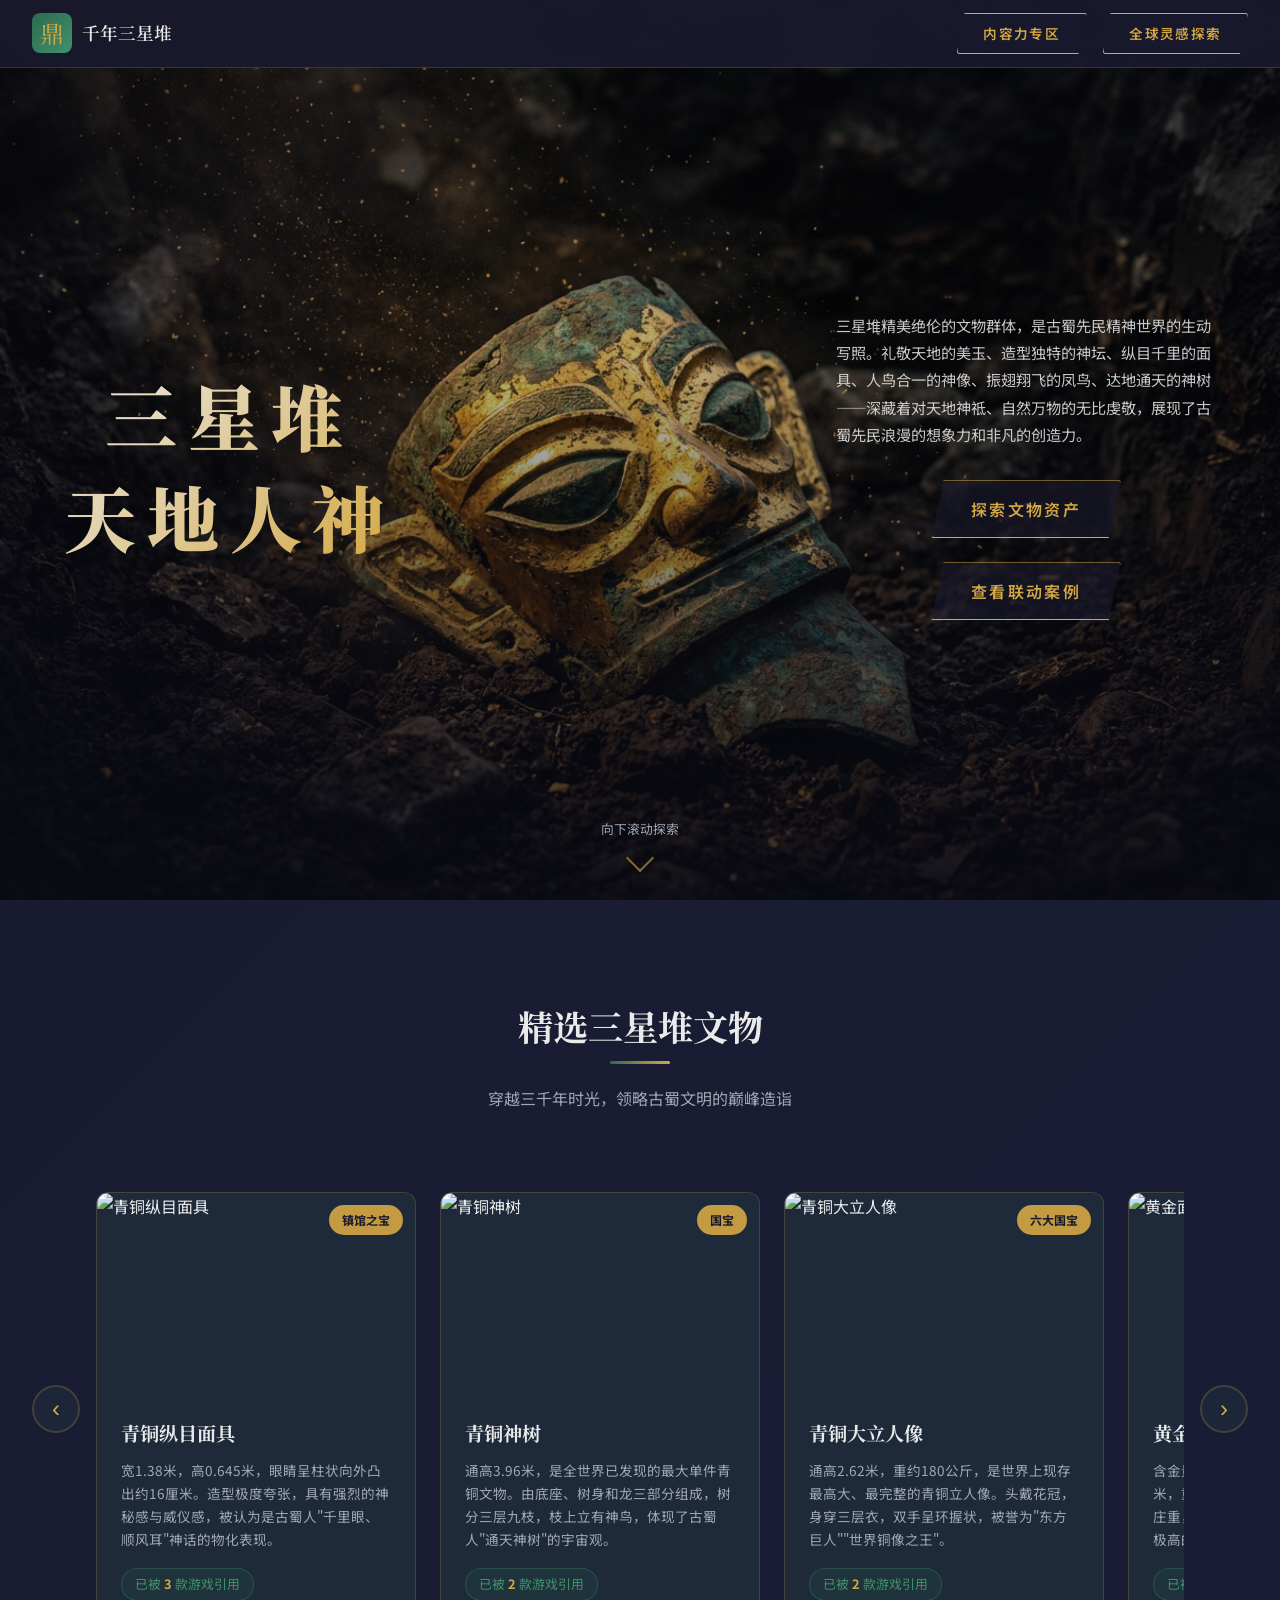
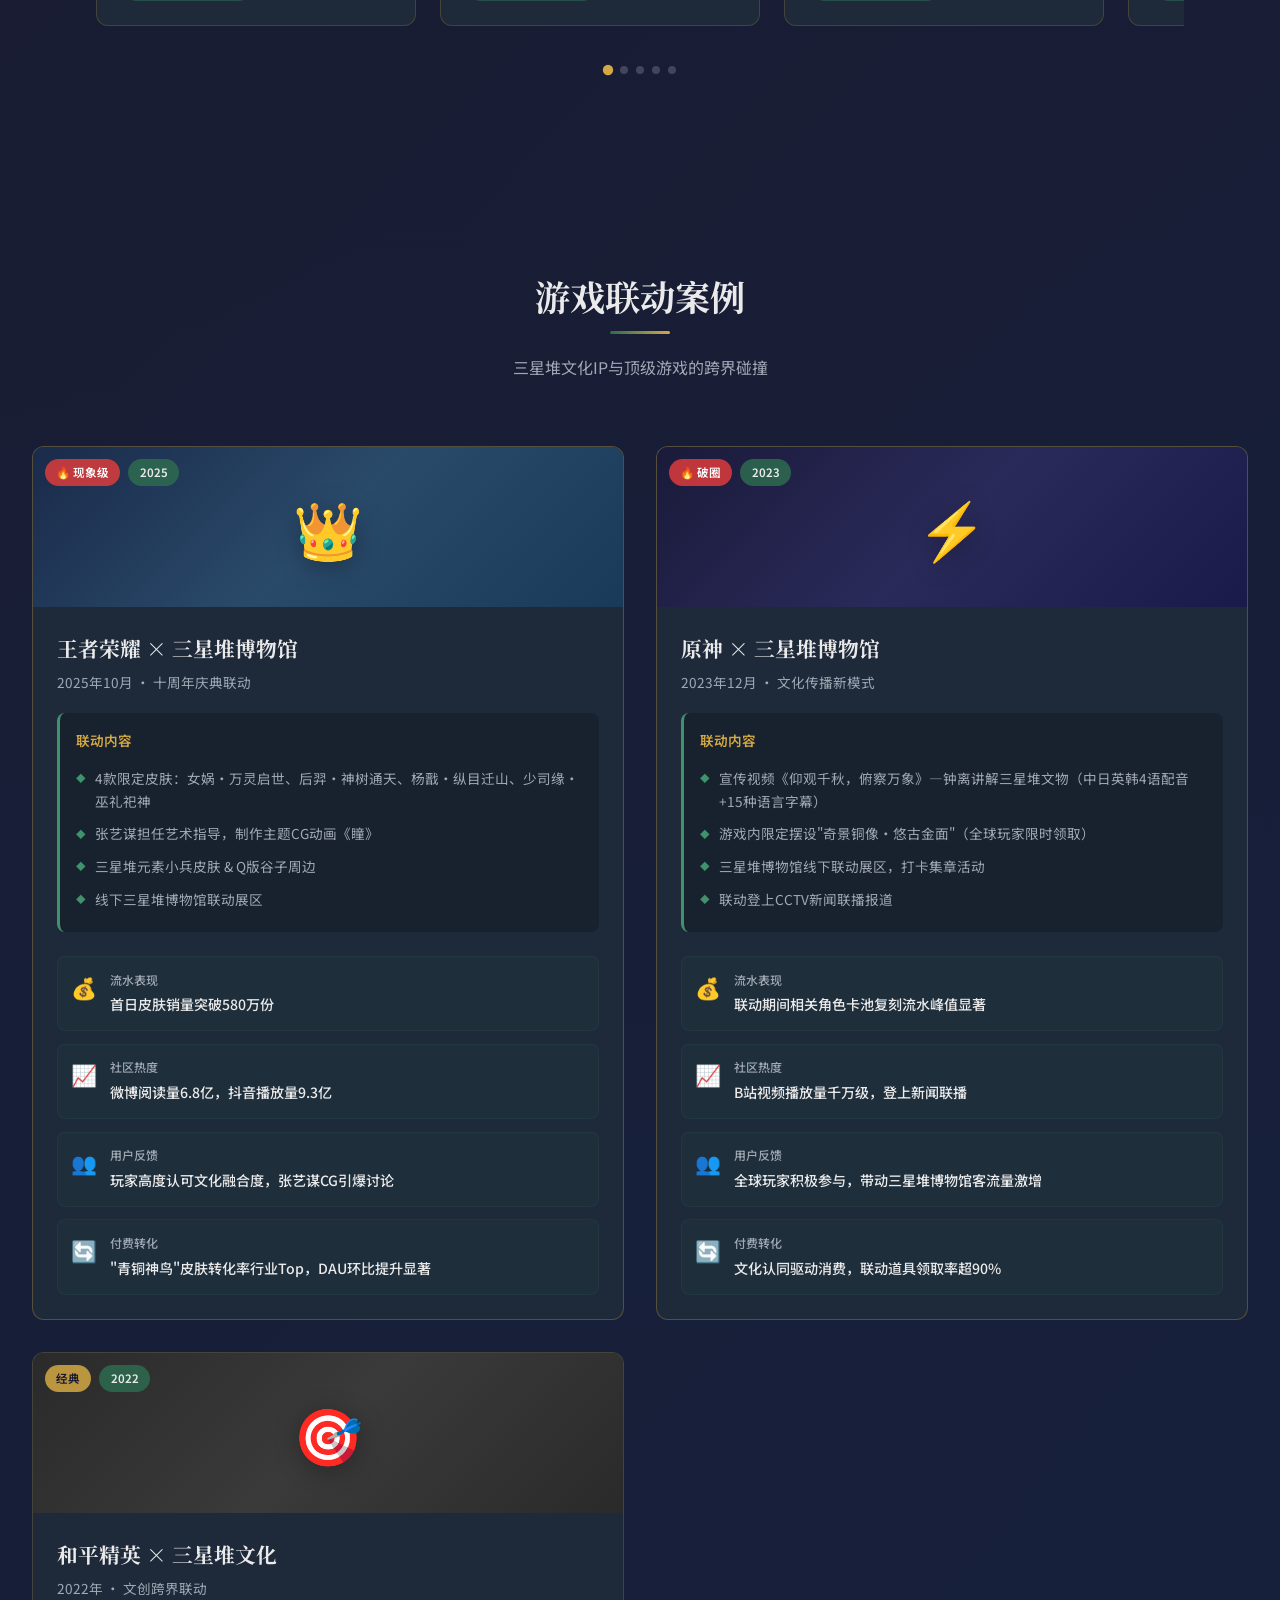
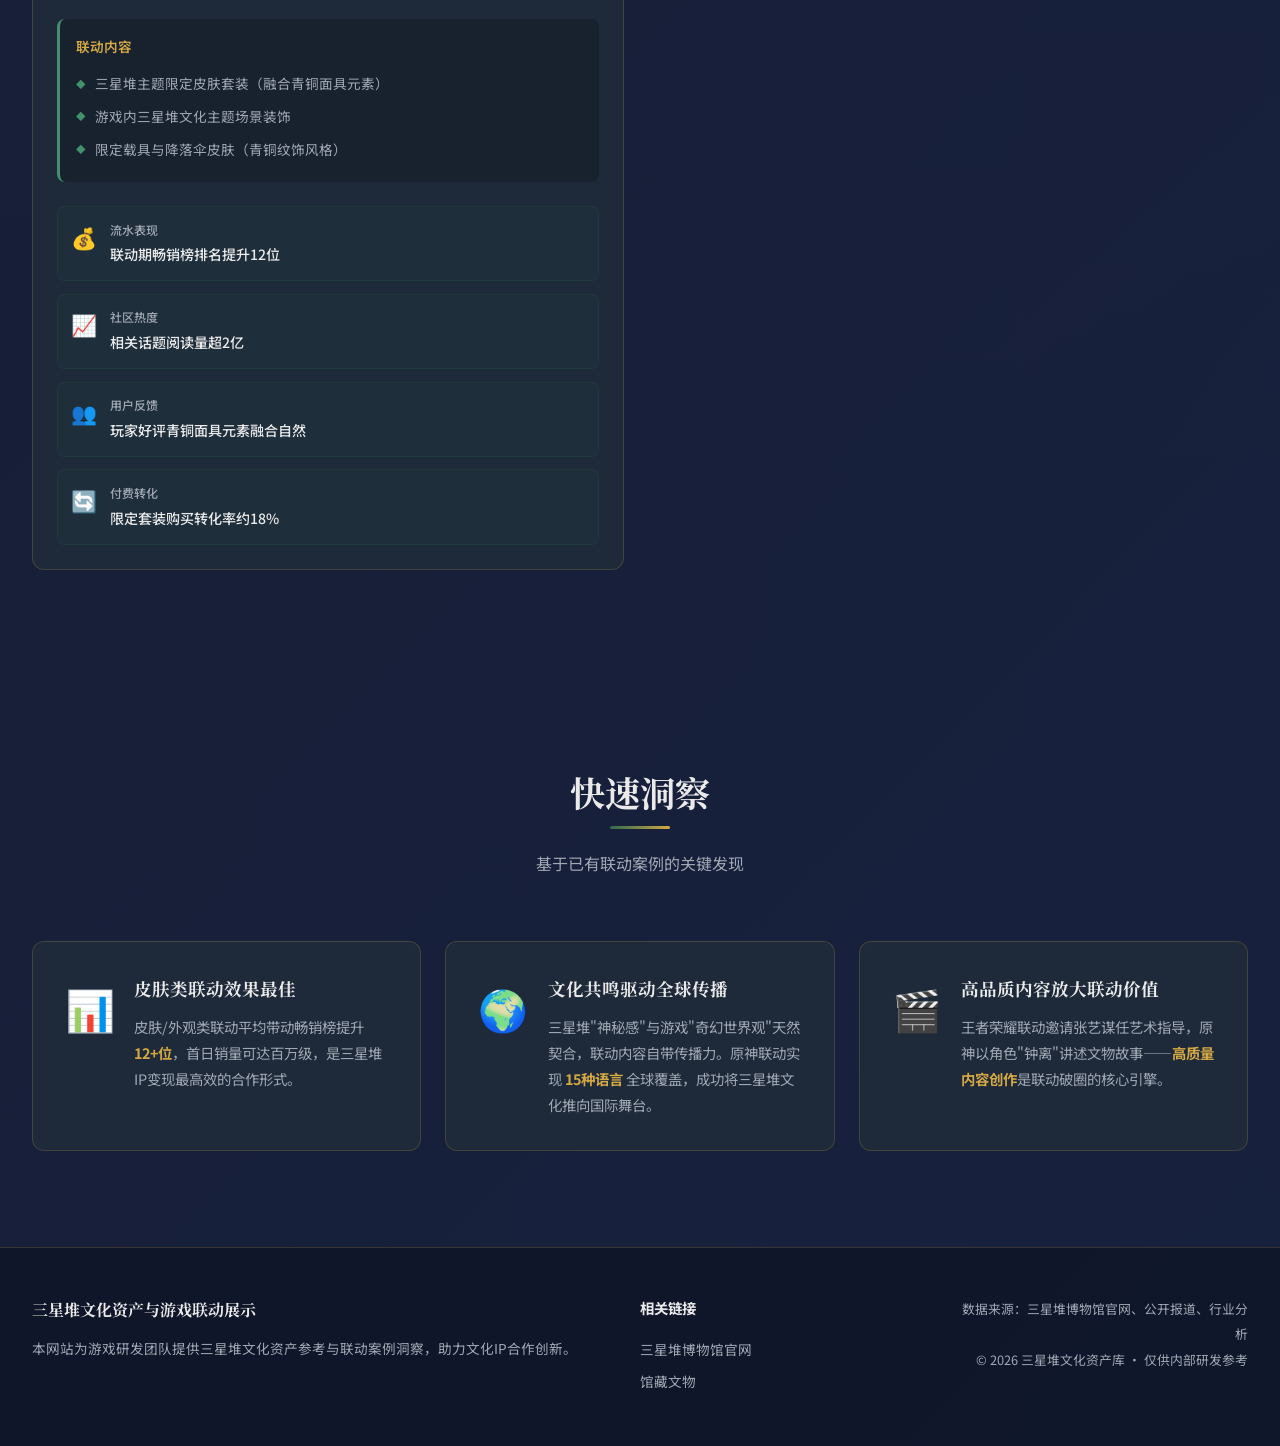
==== index.html @ 997d31d1 "初始提交：三星堆文化资产展示网站" ====
<!DOCTYPE html>
<html lang="zh-CN">
<head>
    <meta charset="UTF-8">
    <meta name="viewport" content="width=device-width, initial-scale=1.0">
    <title>三星堆 · 天地人神 — 文化资产与游戏联动展示</title>
    <link rel="preconnect" href="https://fonts.googleapis.com">
    <link rel="preconnect" href="https://fonts.gstatic.com" crossorigin>
    <link href="https://fonts.googleapis.com/css2?family=Noto+Serif+SC:wght@400;600;700;900&family=Noto+Sans+SC:wght@300;400;500;700&display=swap" rel="stylesheet">
    <link rel="stylesheet" href="styles.css">
</head>
<body>
    <!-- Header -->
    <header class="header">
        <nav class="nav">
            <div class="nav-logo">
                <span class="logo-icon">鼎</span>
                <span class="logo-text">千年三星堆</span>
            </div>
            <div class="nav-actions">
                <a href="https://fluffyfu0323.github.io/contenthubdemo/content-hub-demo.html" target="_blank" class="nav-btn">内容力专区</a>
                <a href="https://fluffyfu0323.github.io/contenthubdemo/inspiration-page/" target="_blank" class="nav-btn">全球灵感探索</a>
            </div>
        </nav>
    </header>

    <!-- Hero Section -->
    <section id="hero" class="hero">
        <div class="hero-bg-overlay"></div>
        <div class="hero-particles"></div>
        <div class="hero-content">
            <div class="hero-left">
                <h1 class="hero-title">
                    <span class="title-line">三星堆</span>
                    <span class="title-line">天地人神</span>
                </h1>
            </div>
            <div class="hero-right">
                <p class="hero-subtitle">
                    三星堆精美绝伦的文物群体，是古蜀先民精神世界的生动写照。礼敬天地的美玉、造型独特的神坛、纵目千里的面具、人鸟合一的神像、振翅翔飞的凤鸟、达地通天的神树——深藏着对天地神祗、自然万物的无比虔敬，展现了古蜀先民浪漫的想象力和非凡的创造力。
                </p>
                <div class="hero-buttons">
                    <a href="http://re-exhibition.sxd.cn/" target="_blank" class="btn btn-secondary">探索文物资产</a>
                    <a href="#cases" class="btn btn-secondary">查看联动案例</a>
                </div>
            </div>
        </div>
        <div class="hero-scroll-hint">
            <span>向下滚动探索</span>
            <div class="scroll-arrow"></div>
        </div>
    </section>

    <!-- Featured Artifacts Carousel -->
    <section id="artifacts" class="section artifacts-section">
        <div class="section-header">
            <h2 class="section-title">精选三星堆文物</h2>
            <p class="section-desc">穿越三千年时光，领略古蜀文明的巅峰造诣</p>
        </div>
        <div class="carousel-container">
            <button class="carousel-btn carousel-prev" aria-label="上一个">‹</button>
            <div class="carousel-track">
                <!-- Card 1 -->
                <div class="artifact-card">
                    <div class="card-image">
                        <img src="https://upload.wikimedia.org/wikipedia/commons/4/4c/20251026_Bronze_Mask_from_Sanxingdui_02.jpg" alt="青铜纵目面具" class="card-img">
                        <div class="card-badge">镇馆之宝</div>
                    </div>
                    <div class="card-content">
                        <h3 class="card-title">青铜纵目面具</h3>
                        <p class="card-desc">宽1.38米，高0.645米，眼睛呈柱状向外凸出约16厘米。造型极度夸张，具有强烈的神秘感与威仪感，被认为是古蜀人"千里眼、顺风耳"神话的物化表现。</p>
                        <div class="card-meta">
                            <span class="meta-tag">已被 <strong>3</strong> 款游戏引用</span>
                        </div>
                    </div>
                </div>
                <!-- Card 2 -->
                <div class="artifact-card">
                    <div class="card-image">
                        <img src="https://upload.wikimedia.org/wikipedia/commons/6/62/Sanxingdui_Bronze_Tree_Piece_%289951198244%29.jpg" alt="青铜神树" class="card-img">
                        <div class="card-badge">国宝</div>
                    </div>
                    <div class="card-content">
                        <h3 class="card-title">青铜神树</h3>
                        <p class="card-desc">通高3.96米，是全世界已发现的最大单件青铜文物。由底座、树身和龙三部分组成，树分三层九枝，枝上立有神鸟，体现了古蜀人"通天神树"的宇宙观。</p>
                        <div class="card-meta">
                            <span class="meta-tag">已被 <strong>2</strong> 款游戏引用</span>
                        </div>
                    </div>
                </div>
                <!-- Card 3 -->
                <div class="artifact-card">
                    <div class="card-image">
                        <img src="https://upload.wikimedia.org/wikipedia/commons/f/fe/Bronze_Colossal_Standing_Figure%2C_Sanxingdui_a.jpg" alt="青铜大立人像" class="card-img">
                        <div class="card-badge">六大国宝</div>
                    </div>
                    <div class="card-content">
                        <h3 class="card-title">青铜大立人像</h3>
                        <p class="card-desc">通高2.62米，重约180公斤，是世界上现存最高大、最完整的青铜立人像。头戴花冠，身穿三层衣，双手呈环握状，被誉为"东方巨人""世界铜像之王"。</p>
                        <div class="card-meta">
                            <span class="meta-tag">已被 <strong>2</strong> 款游戏引用</span>
                        </div>
                    </div>
                </div>
                <!-- Card 4 -->
                <div class="artifact-card">
                    <div class="card-image">
                        <img src="https://upload.wikimedia.org/wikipedia/commons/0/02/Sanxingdui_Gold_Mask.jpg" alt="黄金面具" class="card-img">
                        <div class="card-badge">重器</div>
                    </div>
                    <div class="card-content">
                        <h3 class="card-title">黄金面具</h3>
                        <p class="card-desc">含金量约85%，宽约23厘米，高约28厘米，重约280克。面具眉眼镂空，造型威严庄重，是古蜀人权力与神性的象征，体现了极高的黄金加工工艺水平。</p>
                        <div class="card-meta">
                            <span class="meta-tag">已被 <strong>3</strong> 款游戏引用</span>
                        </div>
                    </div>
                </div>
                <!-- Card 5 -->
                <div class="artifact-card">
                    <div class="card-image">
                        <img src="https://upload.wikimedia.org/wikipedia/commons/9/9f/Sanxingdui_Gold_Scepter_%289950984395%29.jpg" alt="金杖" class="card-img">
                        <div class="card-badge">权力象征</div>
                    </div>
                    <div class="card-content">
                        <h3 class="card-title">金杖</h3>
                        <p class="card-desc">全长1.42米，直径约2.3厘米，以金条捶打成金皮后包卷在木杖上。杖上刻有人头、鱼、鸟图案，是古蜀王国最高权力的象征，也是中国发现的同时期最大金器。</p>
                        <div class="card-meta">
                            <span class="meta-tag">已被 <strong>1</strong> 款游戏引用</span>
                        </div>
                    </div>
                </div>
            </div>
            <button class="carousel-btn carousel-next" aria-label="下一个">›</button>
        </div>
        <div class="carousel-dots"></div>
    </section>

    <!-- Game Collaboration Cases -->
    <section id="cases" class="section cases-section">
        <div class="section-header">
            <h2 class="section-title">游戏联动案例</h2>
            <p class="section-desc">三星堆文化IP与顶级游戏的跨界碰撞</p>
        </div>
        <div class="cases-grid">
            <!-- Case 1: 王者荣耀 -->
            <div class="case-card featured">
                <div class="case-header">
                    <div class="case-cover wzry">
                        <div class="case-game-icon">👑</div>
                    </div>
                    <div class="case-tags">
                        <span class="tag tag-hot">🔥 现象级</span>
                        <span class="tag tag-new">2025</span>
                    </div>
                </div>
                <div class="case-body">
                    <h3 class="case-title">王者荣耀 × 三星堆博物馆</h3>
                    <p class="case-time">2025年10月 · 十周年庆典联动</p>
                    
                    <div class="case-detail">
                        <h4>联动内容</h4>
                        <ul>
                            <li>4款限定皮肤：女娲·万灵启世、后羿·神树通天、杨戬·纵目迁山、少司缘·巫礼祀神</li>
                            <li>张艺谋担任艺术指导，制作主题CG动画《瞳》</li>
                            <li>三星堆元素小兵皮肤 & Q版谷子周边</li>
                            <li>线下三星堆博物馆联动展区</li>
                        </ul>
                    </div>

                    <div class="case-metrics">
                        <div class="metric">
                            <div class="metric-icon">💰</div>
                            <div class="metric-info">
                                <span class="metric-label">流水表现</span>
                                <span class="metric-value">首日皮肤销量突破580万份</span>
                            </div>
                        </div>
                        <div class="metric">
                            <div class="metric-icon">📈</div>
                            <div class="metric-info">
                                <span class="metric-label">社区热度</span>
                                <span class="metric-value">微博阅读量6.8亿，抖音播放量9.3亿</span>
                            </div>
                        </div>
                        <div class="metric">
                            <div class="metric-icon">👥</div>
                            <div class="metric-info">
                                <span class="metric-label">用户反馈</span>
                                <span class="metric-value">玩家高度认可文化融合度，张艺谋CG引爆讨论</span>
                            </div>
                        </div>
                        <div class="metric">
                            <div class="metric-icon">🔄</div>
                            <div class="metric-info">
                                <span class="metric-label">付费转化</span>
                                <span class="metric-value">"青铜神鸟"皮肤转化率行业Top，DAU环比提升显著</span>
                            </div>
                        </div>
                    </div>
                </div>
            </div>

            <!-- Case 2: 原神 -->
            <div class="case-card featured">
                <div class="case-header">
                    <div class="case-cover genshin">
                        <div class="case-game-icon">⚡</div>
                    </div>
                    <div class="case-tags">
                        <span class="tag tag-hot">🔥 破圈</span>
                        <span class="tag tag-new">2023</span>
                    </div>
                </div>
                <div class="case-body">
                    <h3 class="case-title">原神 × 三星堆博物馆</h3>
                    <p class="case-time">2023年12月 · 文化传播新模式</p>
                    
                    <div class="case-detail">
                        <h4>联动内容</h4>
                        <ul>
                            <li>宣传视频《仰观千秋，俯察万象》—钟离讲解三星堆文物（中日英韩4语配音+15种语言字幕）</li>
                            <li>游戏内限定摆设"奇景铜像·悠古金面"（全球玩家限时领取）</li>
                            <li>三星堆博物馆线下联动展区，打卡集章活动</li>
                            <li>联动登上CCTV新闻联播报道</li>
                        </ul>
                    </div>

                    <div class="case-metrics">
                        <div class="metric">
                            <div class="metric-icon">💰</div>
                            <div class="metric-info">
                                <span class="metric-label">流水表现</span>
                                <span class="metric-value">联动期间相关角色卡池复刻流水峰值显著</span>
                            </div>
                        </div>
                        <div class="metric">
                            <div class="metric-icon">📈</div>
                            <div class="metric-info">
                                <span class="metric-label">社区热度</span>
                                <span class="metric-value">B站视频播放量千万级，登上新闻联播</span>
                            </div>
                        </div>
                        <div class="metric">
                            <div class="metric-icon">👥</div>
                            <div class="metric-info">
                                <span class="metric-label">用户反馈</span>
                                <span class="metric-value">全球玩家积极参与，带动三星堆博物馆客流量激增</span>
                            </div>
                        </div>
                        <div class="metric">
                            <div class="metric-icon">🔄</div>
                            <div class="metric-info">
                                <span class="metric-label">付费转化</span>
                                <span class="metric-value">文化认同驱动消费，联动道具领取率超90%</span>
                            </div>
                        </div>
                    </div>
                </div>
            </div>

            <!-- Case 3: 和平精英 -->
            <div class="case-card">
                <div class="case-header">
                    <div class="case-cover hpjy">
                        <div class="case-game-icon">🎯</div>
                    </div>
                    <div class="case-tags">
                        <span class="tag tag-classic">经典</span>
                        <span class="tag tag-new">2022</span>
                    </div>
                </div>
                <div class="case-body">
                    <h3 class="case-title">和平精英 × 三星堆文化</h3>
                    <p class="case-time">2022年 · 文创跨界联动</p>
                    
                    <div class="case-detail">
                        <h4>联动内容</h4>
                        <ul>
                            <li>三星堆主题限定皮肤套装（融合青铜面具元素）</li>
                            <li>游戏内三星堆文化主题场景装饰</li>
                            <li>限定载具与降落伞皮肤（青铜纹饰风格）</li>
                        </ul>
                    </div>

                    <div class="case-metrics">
                        <div class="metric">
                            <div class="metric-icon">💰</div>
                            <div class="metric-info">
                                <span class="metric-label">流水表现</span>
                                <span class="metric-value">联动期畅销榜排名提升12位</span>
                            </div>
                        </div>
                        <div class="metric">
                            <div class="metric-icon">📈</div>
                            <div class="metric-info">
                                <span class="metric-label">社区热度</span>
                                <span class="metric-value">相关话题阅读量超2亿</span>
                            </div>
                        </div>
                        <div class="metric">
                            <div class="metric-icon">👥</div>
                            <div class="metric-info">
                                <span class="metric-label">用户反馈</span>
                                <span class="metric-value">玩家好评青铜面具元素融合自然</span>
                            </div>
                        </div>
                        <div class="metric">
                            <div class="metric-icon">🔄</div>
                            <div class="metric-info">
                                <span class="metric-label">付费转化</span>
                                <span class="metric-value">限定套装购买转化率约18%</span>
                            </div>
                        </div>
                    </div>
                </div>
            </div>
        </div>
    </section>

    <!-- Quick Insights -->
    <section id="insights" class="section insights-section">
        <div class="section-header">
            <h2 class="section-title">快速洞察</h2>
            <p class="section-desc">基于已有联动案例的关键发现</p>
        </div>
        <div class="insights-grid">
            <div class="insight-card">
                <div class="insight-icon">📊</div>
                <div class="insight-content">
                    <h4>皮肤类联动效果最佳</h4>
                    <p>皮肤/外观类联动平均带动畅销榜提升 <strong>12+位</strong>，首日销量可达百万级，是三星堆IP变现最高效的合作形式。</p>
                </div>
            </div>
            <div class="insight-card">
                <div class="insight-icon">🌍</div>
                <div class="insight-content">
                    <h4>文化共鸣驱动全球传播</h4>
                    <p>三星堆"神秘感"与游戏"奇幻世界观"天然契合，联动内容自带传播力。原神联动实现 <strong>15种语言</strong> 全球覆盖，成功将三星堆文化推向国际舞台。</p>
                </div>
            </div>
            <div class="insight-card">
                <div class="insight-icon">🎬</div>
                <div class="insight-content">
                    <h4>高品质内容放大联动价值</h4>
                    <p>王者荣耀联动邀请张艺谋任艺术指导，原神以角色"钟离"讲述文物故事——<strong>高质量内容创作</strong>是联动破圈的核心引擎。</p>
                </div>
            </div>
        </div>
    </section>

    <!-- Footer -->
    <footer class="footer">
        <div class="footer-content">
            <div class="footer-info">
                <h4>三星堆文化资产与游戏联动展示</h4>
                <p>本网站为游戏研发团队提供三星堆文化资产参考与联动案例洞察，助力文化IP合作创新。</p>
            </div>
            <div class="footer-links">
                <h5>相关链接</h5>
                <a href="https://www.sxd.cn" target="_blank">三星堆博物馆官网</a>
                <a href="https://www.sxd.cn/relics/" target="_blank">馆藏文物</a>
            </div>
            <div class="footer-credits">
                <p>数据来源：三星堆博物馆官网、公开报道、行业分析</p>
                <p>© 2026 三星堆文化资产库 · 仅供内部研发参考</p>
            </div>
        </div>
    </footer>

    <script src="script.js"></script>
</body>
</html>
---- styles.css ----
/* ============================================
   三星堆文化资产展示网站 - 样式表
   主色：青铜绿 #2D6A4F → #40916C
   辅色：金色 #D4A843
   背景：深灰黑 #1A1A2E → #16213E
   文字：暖白 #EAEAEA
   ============================================ */

/* === Reset & Base === */
*, *::before, *::after {
    margin: 0;
    padding: 0;
    box-sizing: border-box;
}

:root {
    --color-primary: #2D6A4F;
    --color-primary-light: #40916C;
    --color-accent: #D4A843;
    --color-accent-light: #E8C86A;
    --color-bg-dark: #1A1A2E;
    --color-bg-deep: #16213E;
    --color-bg-card: #1E2A3A;
    --color-text: #EAEAEA;
    --color-text-muted: #A0A8B4;
    --color-border: rgba(212, 168, 67, 0.2);
    --font-title: 'Noto Serif SC', serif;
    --font-body: 'Noto Sans SC', sans-serif;
    --radius: 12px;
    --shadow: 0 8px 32px rgba(0, 0, 0, 0.3);
    --transition: all 0.3s cubic-bezier(0.4, 0, 0.2, 1);
}

html {
    scroll-behavior: smooth;
}

body {
    font-family: var(--font-body);
    background: linear-gradient(135deg, var(--color-bg-dark), var(--color-bg-deep));
    color: var(--color-text);
    line-height: 1.7;
    min-height: 100vh;
    overflow-x: hidden;
}

/* === Header & Navigation === */
.header {
    position: fixed;
    top: 0;
    left: 0;
    right: 0;
    z-index: 1000;
    background: rgba(26, 26, 46, 0.92);
    backdrop-filter: blur(20px);
    border-bottom: 1px solid var(--color-border);
}

.nav {
    max-width: 1400px;
    margin: 0 auto;
    padding: 0.8rem 2rem;
    display: flex;
    align-items: center;
    justify-content: space-between;
    gap: 2rem;
}

.nav-logo {
    display: flex;
    align-items: center;
    gap: 0.6rem;
}

.logo-icon {
    font-size: 1.5rem;
    width: 40px;
    height: 40px;
    display: flex;
    align-items: center;
    justify-content: center;
    background: linear-gradient(135deg, var(--color-primary), var(--color-primary-light));
    border-radius: 8px;
    font-family: var(--font-title);
    color: var(--color-accent);
}

.logo-text {
    font-family: var(--font-title);
    font-size: 1.1rem;
    font-weight: 600;
    color: var(--color-text);
}

.nav-actions {
    display: flex;
    align-items: center;
    gap: 1rem;
}

.nav-btn {
    display: inline-flex;
    align-items: center;
    padding: 0.5rem 1.6rem;
    border-radius: 2px;
    font-size: 0.85rem;
    font-weight: 600;
    text-decoration: none;
    color: var(--color-accent);
    background: rgba(26, 26, 46, 0.6);
    border: 1px solid var(--color-accent);
    transition: var(--transition);
    letter-spacing: 0.1em;
    clip-path: polygon(8px 0%, 100% 0%, calc(100% - 8px) 100%, 0% 100%);
}

.nav-btn:hover {
    background: rgba(212, 168, 67, 0.2);
    color: var(--color-accent-light);
    box-shadow: 0 0 12px rgba(212, 168, 67, 0.3);
    transform: translateY(-1px);
}

/* === Hero Section === */
.hero {
    min-height: 100vh;
    display: flex;
    flex-direction: column;
    align-items: center;
    justify-content: center;
    text-align: left;
    padding: 6rem 4rem 4rem;
    position: relative;
    overflow: hidden;
    background: url('hero-bg.png') center center / cover no-repeat;
}

.hero-bg-overlay {
    position: absolute;
    inset: 0;
    background: 
        linear-gradient(to bottom, rgba(10, 10, 20, 0.3) 0%, rgba(10, 10, 20, 0.2) 40%, rgba(10, 10, 20, 0.6) 75%, rgba(10, 10, 20, 0.85) 100%),
        linear-gradient(to right, rgba(10, 10, 20, 0.5) 0%, rgba(10, 10, 20, 0.1) 40%, rgba(10, 10, 20, 0.1) 60%, rgba(10, 10, 20, 0.3) 100%);
    z-index: 1;
}

@keyframes bgPulse {
    0% { opacity: 0.8; }
    100% { opacity: 1; }
}

.hero-particles {
    position: absolute;
    inset: 0;
    z-index: 1;
    opacity: 0.3;
    background-image: 
        radial-gradient(2px 2px at 20% 30%, rgba(212, 168, 67, 0.3), transparent),
        radial-gradient(2px 2px at 40% 70%, rgba(64, 145, 108, 0.3), transparent),
        radial-gradient(1px 1px at 60% 20%, rgba(212, 168, 67, 0.2), transparent),
        radial-gradient(1px 1px at 80% 60%, rgba(64, 145, 108, 0.2), transparent),
        radial-gradient(1.5px 1.5px at 10% 80%, rgba(212, 168, 67, 0.25), transparent),
        radial-gradient(1.5px 1.5px at 90% 40%, rgba(64, 145, 108, 0.25), transparent);
    animation: particleFloat 20s linear infinite;
}

@keyframes particleFloat {
    0% { transform: translateY(0); }
    100% { transform: translateY(-20px); }
}

.hero-content {
    position: relative;
    z-index: 2;
    width: 100%;
    max-width: 1200px;
    display: flex;
    align-items: center;
    justify-content: space-between;
    gap: 4rem;
}

.hero-left {
    flex-shrink: 0;
    text-align: center;
}

.hero-right {
    max-width: 380px;
    flex-shrink: 0;
    margin-left: auto;
}

.hero-title {
    font-family: var(--font-title);
    font-size: clamp(2.8rem, 6vw, 4.5rem);
    font-weight: 900;
    margin-bottom: 0;
    background: linear-gradient(135deg, var(--color-text), var(--color-accent));
    -webkit-background-clip: text;
    -webkit-text-fill-color: transparent;
    background-clip: text;
    letter-spacing: 0.15em;
    animation: titleFadeIn 1.2s ease-out;
    line-height: 1.4;
    text-align: center;
}

.title-line {
    display: block;
}

.title-decoration {
    color: var(--color-accent);
    -webkit-text-fill-color: var(--color-accent);
    opacity: 0.6;
    font-weight: 300;
}

@keyframes titleFadeIn {
    from { opacity: 0; transform: translateY(30px); }
    to { opacity: 1; transform: translateY(0); }
}

.hero-subtitle {
    font-size: 0.95rem;
    color: rgba(234, 234, 234, 0.85);
    line-height: 1.8;
    margin-bottom: 2rem;
    animation: subtitleFadeIn 1.2s ease-out 0.3s both;
    text-align: left;
    max-width: 480px;
}

@keyframes subtitleFadeIn {
    from { opacity: 0; transform: translateY(20px); }
    to { opacity: 1; transform: translateY(0); }
}

.hero-buttons {
    display: flex;
    gap: 1.5rem;
    justify-content: center;
    flex-wrap: wrap;
    animation: buttonsFadeIn 1.2s ease-out 0.6s both;
}

@keyframes buttonsFadeIn {
    from { opacity: 0; transform: translateY(20px); }
    to { opacity: 1; transform: translateY(0); }
}

.btn {
    display: inline-flex;
    align-items: center;
    padding: 0.9rem 2.4rem;
    border-radius: 2px;
    text-decoration: none;
    font-weight: 600;
    font-size: 1rem;
    transition: var(--transition);
    cursor: pointer;
    border: none;
    letter-spacing: 0.15em;
    position: relative;
    clip-path: polygon(12px 0%, 100% 0%, calc(100% - 12px) 100%, 0% 100%);
}

.btn-primary {
    background: rgba(26, 26, 46, 0.6);
    color: var(--color-accent);
    border: 1px solid var(--color-accent);
}

.btn-primary:hover {
    background: rgba(212, 168, 67, 0.15);
    transform: translateY(-2px);
    box-shadow: 0 0 20px rgba(212, 168, 67, 0.3), 0 0 40px rgba(212, 168, 67, 0.1);
}

.btn-secondary {
    background: rgba(26, 26, 46, 0.6);
    color: var(--color-accent);
    border: 1px solid var(--color-accent);
}

.btn-secondary:hover {
    background: rgba(212, 168, 67, 0.15);
    transform: translateY(-2px);
    box-shadow: 0 0 20px rgba(212, 168, 67, 0.3), 0 0 40px rgba(212, 168, 67, 0.1);
}

.hero-scroll-hint {
    position: absolute;
    bottom: 2rem;
    left: 50%;
    transform: translateX(-50%);
    display: flex;
    flex-direction: column;
    align-items: center;
    gap: 0.5rem;
    color: var(--color-text-muted);
    font-size: 0.8rem;
    animation: bounce 2s ease-in-out infinite;
    z-index: 2;
}

.scroll-arrow {
    width: 20px;
    height: 20px;
    border-right: 2px solid var(--color-accent);
    border-bottom: 2px solid var(--color-accent);
    transform: rotate(45deg);
    opacity: 0.6;
}

@keyframes bounce {
    0%, 100% { transform: translateY(0); }
    50% { transform: translateY(10px); }
}

/* === Section Common === */
.section {
    padding: 6rem 2rem;
    max-width: 1400px;
    margin: 0 auto;
}

.section-header {
    text-align: center;
    margin-bottom: 4rem;
}

.section-title {
    font-family: var(--font-title);
    font-size: 2.2rem;
    font-weight: 700;
    margin-bottom: 0.8rem;
    position: relative;
    display: inline-block;
}

.section-title::after {
    content: '';
    position: absolute;
    bottom: -8px;
    left: 50%;
    transform: translateX(-50%);
    width: 60px;
    height: 3px;
    background: linear-gradient(90deg, var(--color-primary), var(--color-accent));
    border-radius: 2px;
}

.section-desc {
    color: var(--color-text-muted);
    font-size: 1rem;
    margin-top: 1rem;
}

/* === Artifacts Carousel === */
.artifacts-section {
    position: relative;
}

.carousel-container {
    display: flex;
    align-items: center;
    gap: 1rem;
    position: relative;
}

.carousel-track {
    display: flex;
    gap: 1.5rem;
    overflow-x: auto;
    scroll-snap-type: x mandatory;
    scrollbar-width: none;
    -ms-overflow-style: none;
    padding: 1rem 0;
    scroll-behavior: smooth;
}

.carousel-track::-webkit-scrollbar {
    display: none;
}

.carousel-btn {
    flex-shrink: 0;
    width: 48px;
    height: 48px;
    border-radius: 50%;
    border: 2px solid var(--color-border);
    background: rgba(30, 42, 58, 0.8);
    color: var(--color-accent);
    font-size: 1.5rem;
    cursor: pointer;
    transition: var(--transition);
    display: flex;
    align-items: center;
    justify-content: center;
}

.carousel-btn:hover {
    background: rgba(212, 168, 67, 0.15);
    border-color: var(--color-accent);
    transform: scale(1.1);
}

.artifact-card {
    min-width: 320px;
    max-width: 320px;
    background: var(--color-bg-card);
    border-radius: var(--radius);
    overflow: hidden;
    border: 1px solid var(--color-border);
    scroll-snap-align: start;
    transition: var(--transition);
}

.artifact-card:hover {
    transform: translateY(-8px);
    box-shadow: var(--shadow), 0 0 40px rgba(212, 168, 67, 0.1);
    border-color: rgba(212, 168, 67, 0.4);
}

.card-image {
    height: 200px;
    position: relative;
    overflow: hidden;
}

.card-image-placeholder {
    width: 100%;
    height: 100%;
    display: flex;
    align-items: center;
    justify-content: center;
}

.card-img {
    width: 100%;
    height: 100%;
    object-fit: cover;
    transition: transform 0.4s ease;
}

.artifact-card:hover .card-img {
    transform: scale(1.05);
}

.artifact-icon {
    font-size: 4rem;
    filter: drop-shadow(0 4px 8px rgba(0,0,0,0.3));
}

.bronze-mask {
    background: linear-gradient(135deg, #1a3a2a, #2D6A4F, #1a4a3a);
}

.sacred-tree {
    background: linear-gradient(135deg, #1a2a1a, #2a5a3a, #1a4a2a);
}

.standing-figure {
    background: linear-gradient(135deg, #2a2a1a, #4a3a1a, #3a2a1a);
}

.gold-mask {
    background: linear-gradient(135deg, #3a2a0a, #6a4a1a, #4a3a0a);
}

.gold-staff {
    background: linear-gradient(135deg, #2a2a0a, #5a3a1a, #3a2a0a);
}

.card-badge {
    position: absolute;
    top: 12px;
    right: 12px;
    background: rgba(212, 168, 67, 0.9);
    color: #1A1A2E;
    font-size: 0.75rem;
    font-weight: 700;
    padding: 0.3rem 0.8rem;
    border-radius: 20px;
}

.card-content {
    padding: 1.5rem;
}

.card-title {
    font-family: var(--font-title);
    font-size: 1.2rem;
    font-weight: 700;
    margin-bottom: 0.6rem;
    color: var(--color-text);
}

.card-desc {
    font-size: 0.85rem;
    color: var(--color-text-muted);
    line-height: 1.7;
    margin-bottom: 1rem;
}

.card-meta {
    display: flex;
    align-items: center;
}

.meta-tag {
    font-size: 0.8rem;
    color: var(--color-primary-light);
    background: rgba(45, 106, 79, 0.15);
    padding: 0.3rem 0.8rem;
    border-radius: 16px;
    border: 1px solid rgba(64, 145, 108, 0.3);
}

.meta-tag strong {
    color: var(--color-accent);
}

.carousel-dots {
    display: flex;
    justify-content: center;
    gap: 0.5rem;
    margin-top: 1.5rem;
}

.carousel-dots .dot {
    width: 8px;
    height: 8px;
    border-radius: 50%;
    background: var(--color-text-muted);
    opacity: 0.3;
    transition: var(--transition);
    cursor: pointer;
}

.carousel-dots .dot.active {
    opacity: 1;
    background: var(--color-accent);
    transform: scale(1.3);
}

/* === Cases Section === */
.cases-section {
    background: linear-gradient(180deg, transparent, rgba(22, 33, 62, 0.3), transparent);
}

.cases-grid {
    display: grid;
    grid-template-columns: repeat(auto-fit, minmax(420px, 1fr));
    gap: 2rem;
}

.case-card {
    background: var(--color-bg-card);
    border-radius: var(--radius);
    overflow: hidden;
    border: 1px solid var(--color-border);
    transition: var(--transition);
}

.case-card:hover {
    border-color: rgba(212, 168, 67, 0.4);
    box-shadow: var(--shadow);
}

.case-card.featured {
    border-color: rgba(212, 168, 67, 0.3);
}

.case-header {
    position: relative;
    height: 160px;
    overflow: hidden;
}

.case-cover {
    width: 100%;
    height: 100%;
    display: flex;
    align-items: center;
    justify-content: center;
}

.case-cover.wzry {
    background: linear-gradient(135deg, #1a2a4a, #2a4a6a, #1a3a5a);
}

.case-cover.genshin {
    background: linear-gradient(135deg, #1a1a3a, #2a2a5a, #1a1a4a);
}

.case-cover.hpjy {
    background: linear-gradient(135deg, #2a2a2a, #3a3a3a, #2a2a2a);
}

.case-game-icon {
    font-size: 3.5rem;
    filter: drop-shadow(0 4px 12px rgba(0,0,0,0.3));
}

.case-tags {
    position: absolute;
    top: 12px;
    left: 12px;
    display: flex;
    gap: 0.5rem;
}

.tag {
    font-size: 0.72rem;
    font-weight: 600;
    padding: 0.25rem 0.7rem;
    border-radius: 16px;
}

.tag-hot {
    background: rgba(220, 60, 60, 0.85);
    color: #fff;
}

.tag-new {
    background: rgba(45, 106, 79, 0.85);
    color: var(--color-text);
}

.tag-classic {
    background: rgba(212, 168, 67, 0.85);
    color: #1A1A2E;
}

.case-body {
    padding: 1.5rem;
}

.case-title {
    font-family: var(--font-title);
    font-size: 1.3rem;
    font-weight: 700;
    margin-bottom: 0.3rem;
}

.case-time {
    font-size: 0.85rem;
    color: var(--color-text-muted);
    margin-bottom: 1.2rem;
}

.case-detail {
    margin-bottom: 1.5rem;
    padding: 1rem;
    background: rgba(0, 0, 0, 0.2);
    border-radius: 8px;
    border-left: 3px solid var(--color-primary-light);
}

.case-detail h4 {
    font-size: 0.85rem;
    color: var(--color-accent);
    margin-bottom: 0.6rem;
    font-weight: 600;
}

.case-detail ul {
    list-style: none;
    padding: 0;
}

.case-detail li {
    font-size: 0.85rem;
    color: var(--color-text-muted);
    padding: 0.3rem 0;
    padding-left: 1.2rem;
    position: relative;
}

.case-detail li::before {
    content: '◆';
    position: absolute;
    left: 0;
    color: var(--color-primary-light);
    font-size: 0.6rem;
    top: 0.5rem;
}

.case-metrics {
    display: grid;
    gap: 0.8rem;
}

.metric {
    display: flex;
    align-items: flex-start;
    gap: 0.8rem;
    padding: 0.8rem;
    background: rgba(45, 106, 79, 0.08);
    border-radius: 8px;
    border: 1px solid rgba(45, 106, 79, 0.15);
    transition: var(--transition);
}

.metric:hover {
    background: rgba(45, 106, 79, 0.12);
    border-color: rgba(45, 106, 79, 0.3);
}

.metric-icon {
    font-size: 1.3rem;
    flex-shrink: 0;
}

.metric-info {
    display: flex;
    flex-direction: column;
    gap: 0.2rem;
}

.metric-label {
    font-size: 0.75rem;
    color: var(--color-text-muted);
    font-weight: 500;
}

.metric-value {
    font-size: 0.88rem;
    color: var(--color-text);
    font-weight: 500;
}

/* === Insights Section === */
.insights-section {
    padding-bottom: 4rem;
}

.insights-grid {
    display: grid;
    grid-template-columns: repeat(auto-fit, minmax(350px, 1fr));
    gap: 1.5rem;
}

.insight-card {
    display: flex;
    gap: 1.2rem;
    padding: 2rem;
    background: var(--color-bg-card);
    border-radius: var(--radius);
    border: 1px solid var(--color-border);
    transition: var(--transition);
    align-items: flex-start;
}

.insight-card:hover {
    border-color: rgba(212, 168, 67, 0.4);
    transform: translateY(-4px);
    box-shadow: var(--shadow);
}

.insight-icon {
    font-size: 2.5rem;
    flex-shrink: 0;
}

.insight-content h4 {
    font-family: var(--font-title);
    font-size: 1.1rem;
    margin-bottom: 0.6rem;
    color: var(--color-text);
}

.insight-content p {
    font-size: 0.9rem;
    color: var(--color-text-muted);
    line-height: 1.8;
}

.insight-content strong {
    color: var(--color-accent);
}

/* === Footer === */
.footer {
    background: rgba(0, 0, 0, 0.3);
    border-top: 1px solid var(--color-border);
    padding: 3rem 2rem;
    margin-top: 2rem;
}

.footer-content {
    max-width: 1400px;
    margin: 0 auto;
    display: grid;
    grid-template-columns: 2fr 1fr 1fr;
    gap: 2rem;
}

.footer-info h4 {
    font-family: var(--font-title);
    margin-bottom: 0.8rem;
    color: var(--color-text);
}

.footer-info p {
    font-size: 0.85rem;
    color: var(--color-text-muted);
    line-height: 1.8;
}

.footer-links h5 {
    margin-bottom: 0.8rem;
    color: var(--color-text);
    font-size: 0.9rem;
}

.footer-links a {
    display: block;
    color: var(--color-text-muted);
    text-decoration: none;
    font-size: 0.85rem;
    padding: 0.3rem 0;
    transition: var(--transition);
}

.footer-links a:hover {
    color: var(--color-accent);
}

.footer-credits {
    text-align: right;
}

.footer-credits p {
    font-size: 0.8rem;
    color: var(--color-text-muted);
    line-height: 2;
}

/* === Responsive === */
@media (max-width: 1024px) {
    .cases-grid {
        grid-template-columns: 1fr;
    }
    
    .footer-content {
        grid-template-columns: 1fr;
        gap: 1.5rem;
    }
    
    .footer-credits {
        text-align: left;
    }
}

@media (max-width: 768px) {
    .nav {
        flex-wrap: wrap;
        padding: 0.8rem 1rem;
    }

    .nav-actions {
        gap: 0.5rem;
    }

    .nav-btn {
        padding: 0.4rem 0.8rem;
        font-size: 0.75rem;
    }

    .hero {
        padding: 8rem 1.5rem 5rem;
    }

    .hero-content {
        flex-direction: column;
        align-items: flex-start;
        gap: 2rem;
    }

    .hero-right {
        max-width: 100%;
    }

    .hero-title {
        font-size: 2rem;
    }

    .hero-subtitle {
        font-size: 0.95rem;
    }

    .section {
        padding: 4rem 1rem;
    }

    .artifact-card {
        min-width: 280px;
        max-width: 280px;
    }

    .carousel-btn {
        display: none;
    }

    .insights-grid {
        grid-template-columns: 1fr;
    }

    .insight-card {
        flex-direction: column;
        align-items: center;
        text-align: center;
    }
}

/* === Animations for scroll reveal === */
.reveal {
    opacity: 0;
    transform: translateY(30px);
    transition: opacity 0.8s ease, transform 0.8s ease;
}

.reveal.visible {
    opacity: 1;
    transform: translateY(0);
}

/* === Custom Scrollbar === */
::-webkit-scrollbar {
    width: 8px;
}

::-webkit-scrollbar-track {
    background: var(--color-bg-dark);
}

::-webkit-scrollbar-thumb {
    background: var(--color-primary);
    border-radius: 4px;
}

::-webkit-scrollbar-thumb:hover {
    background: var(--color-primary-light);
}

/* === Selection === */
::selection {
    background: rgba(212, 168, 67, 0.3);
    color: var(--color-text);
}
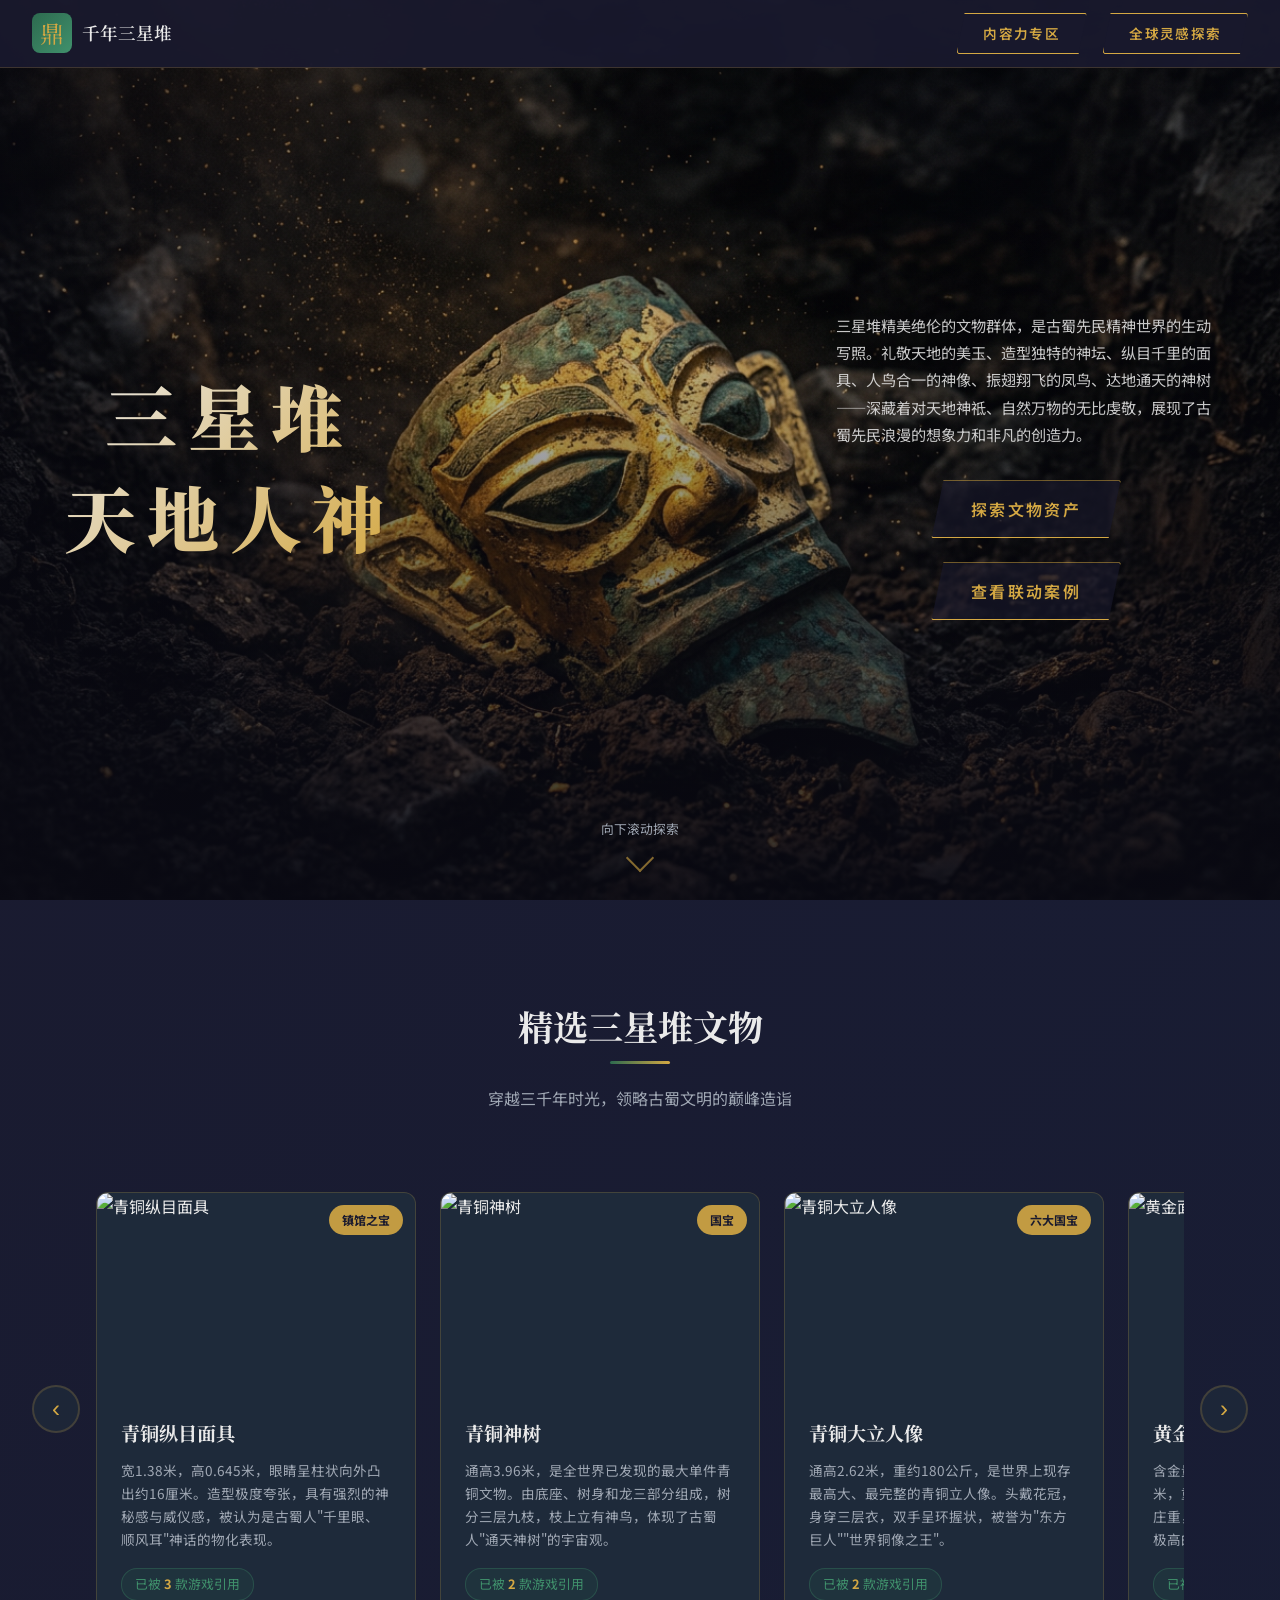
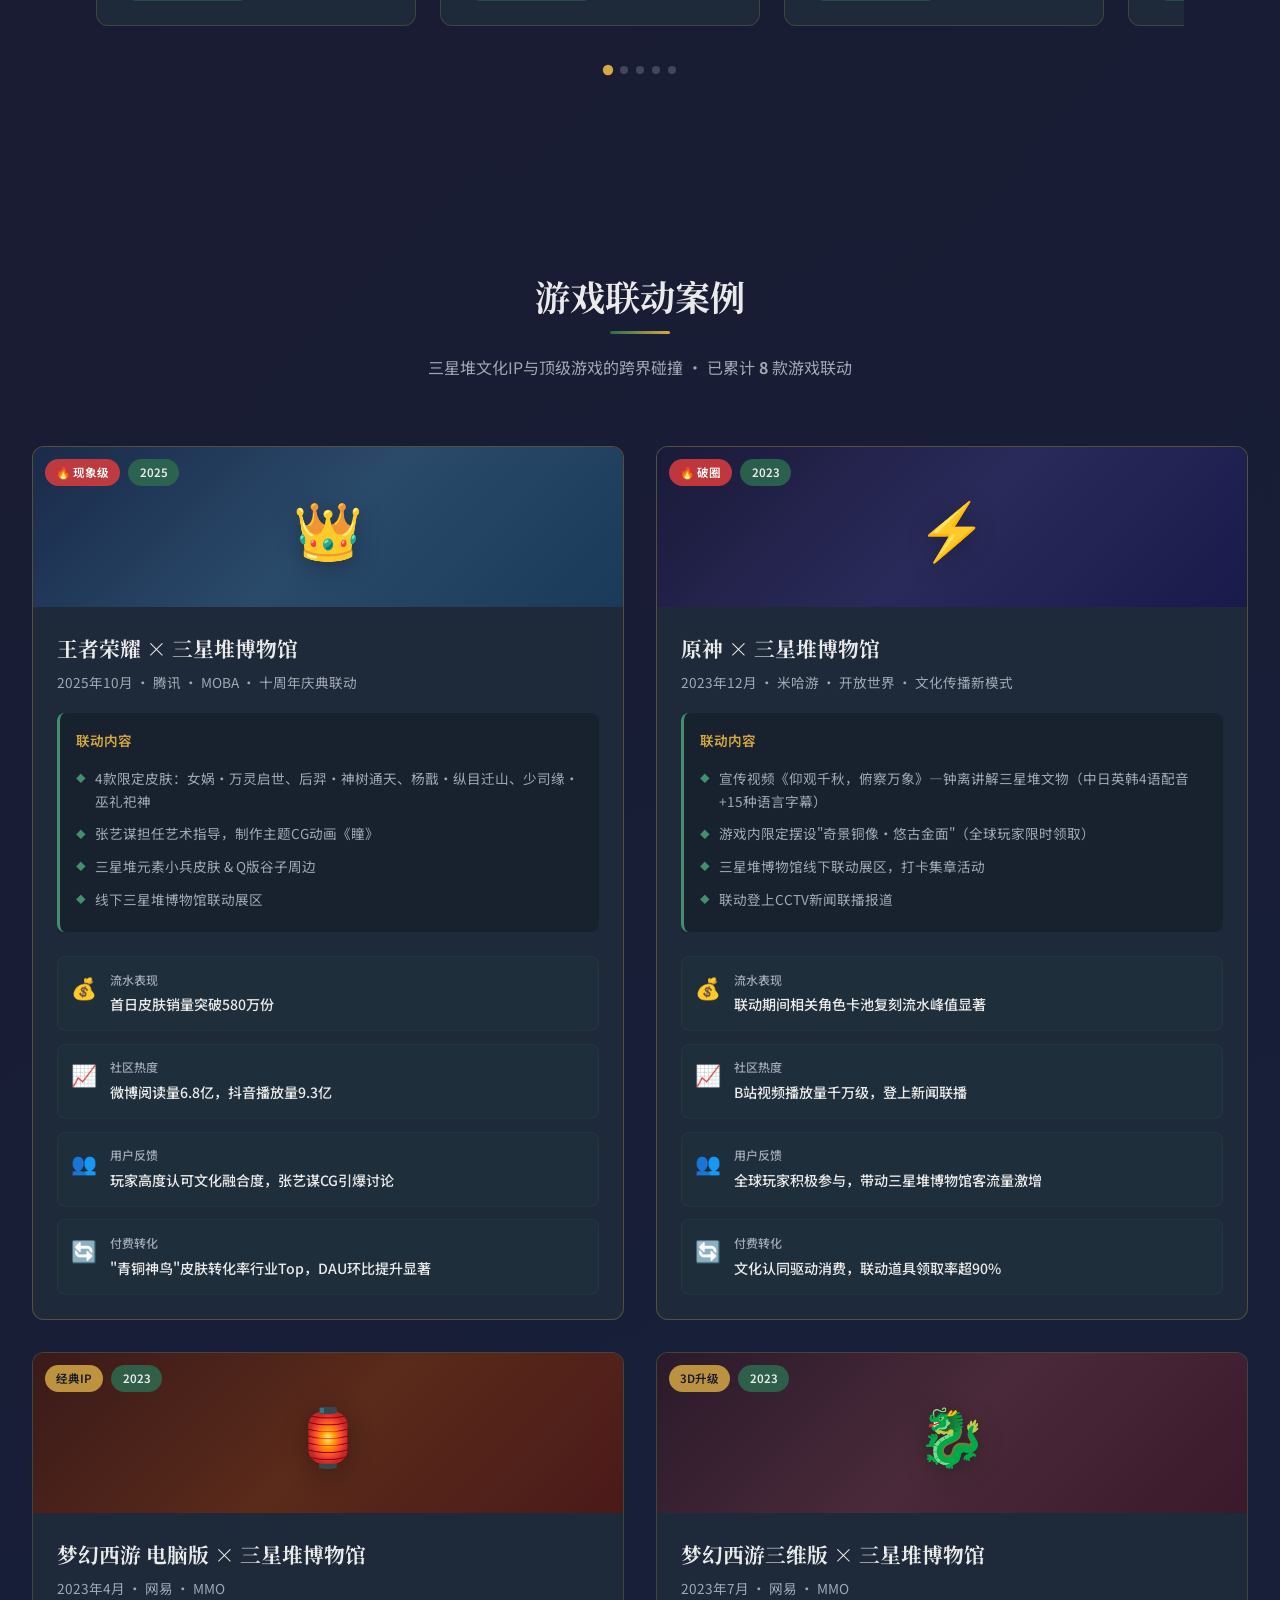
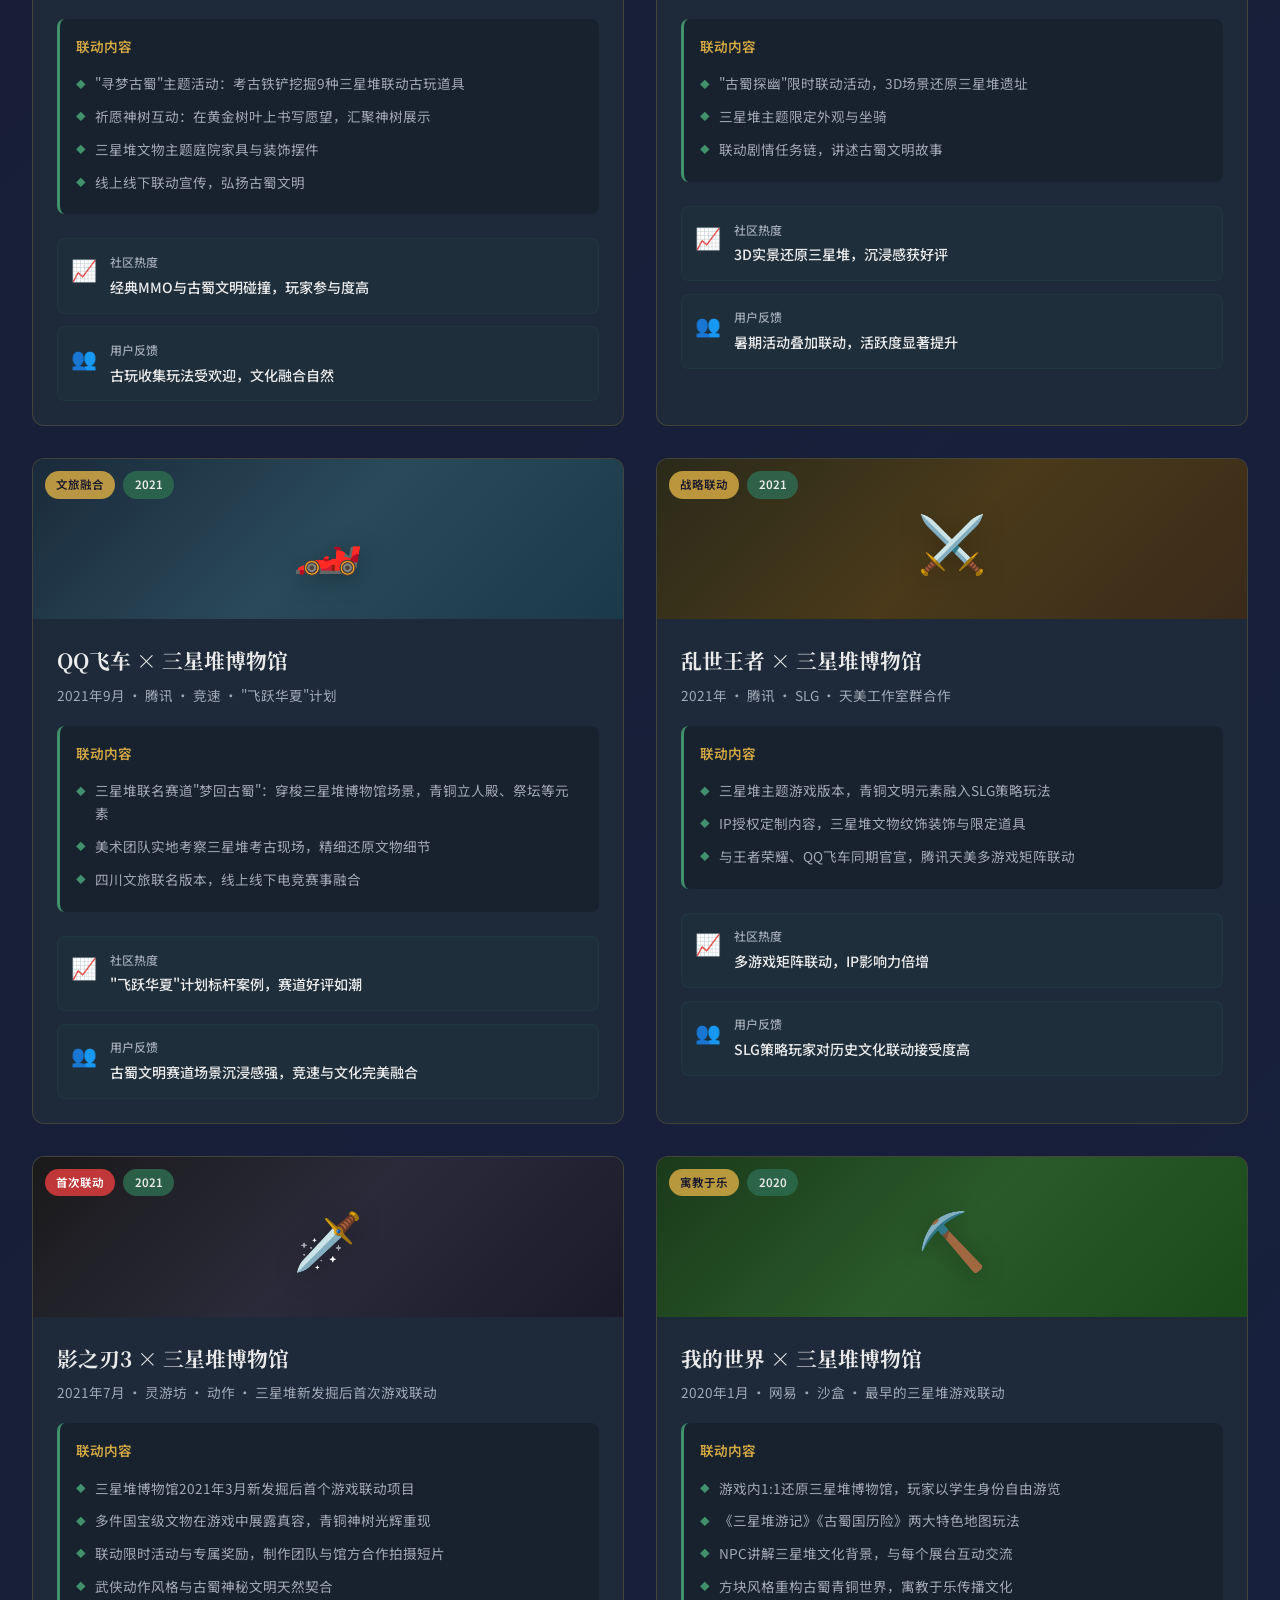
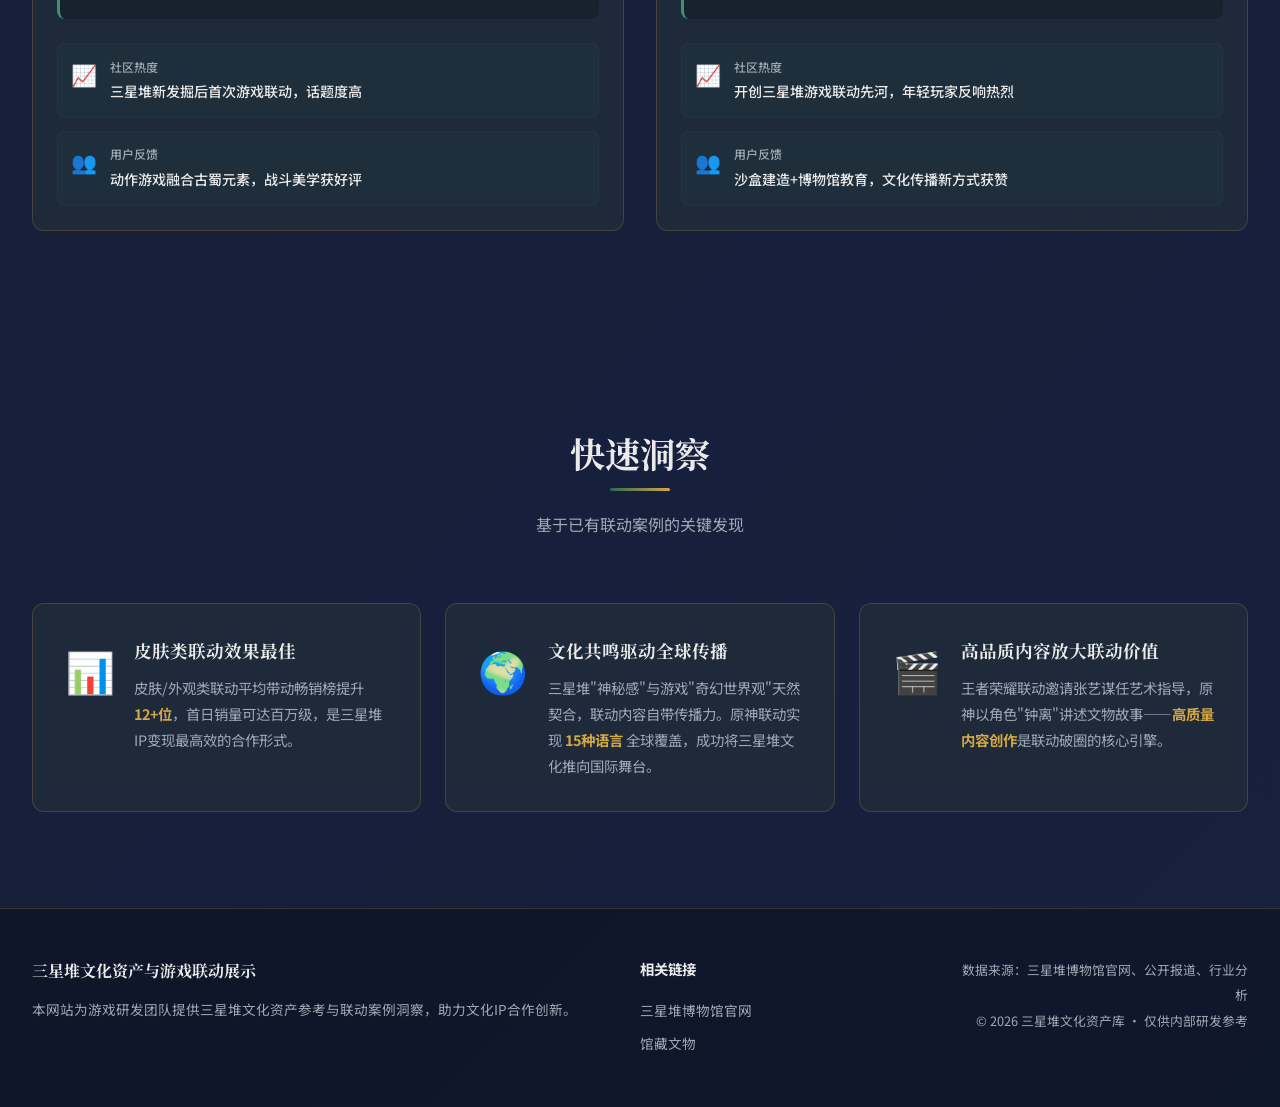
==== commit bd878590: "更新：hero布局优化、按钮国风样式、header改版、游戏联动案例扩充至8个" ====
--- a/index.html
+++ b/index.html
@@ -140,7 +140,7 @@
     <section id="cases" class="section cases-section">
         <div class="section-header">
             <h2 class="section-title">游戏联动案例</h2>
-            <p class="section-desc">三星堆文化IP与顶级游戏的跨界碰撞</p>
+            <p class="section-desc">三星堆文化IP与顶级游戏的跨界碰撞 · 已累计 <strong>8</strong> 款游戏联动</p>
         </div>
         <div class="cases-grid">
             <!-- Case 1: 王者荣耀 -->
@@ -156,7 +156,7 @@
                 </div>
                 <div class="case-body">
                     <h3 class="case-title">王者荣耀 × 三星堆博物馆</h3>
-                    <p class="case-time">2025年10月 · 十周年庆典联动</p>
+                    <p class="case-time">2025年10月 · 腾讯 · MOBA · 十周年庆典联动</p>
                     
                     <div class="case-detail">
                         <h4>联动内容</h4>
@@ -214,7 +214,7 @@
                 </div>
                 <div class="case-body">
                     <h3 class="case-title">原神 × 三星堆博物馆</h3>
-                    <p class="case-time">2023年12月 · 文化传播新模式</p>
+                    <p class="case-time">2023年12月 · 米哈游 · 开放世界 · 文化传播新模式</p>
                     
                     <div class="case-detail">
                         <h4>联动内容</h4>
@@ -259,57 +259,261 @@
                 </div>
             </div>
 
-            <!-- Case 3: 和平精英 -->
+            <!-- Case 3: 梦幻西游 电脑版 -->
             <div class="case-card">
                 <div class="case-header">
-                    <div class="case-cover hpjy">
-                        <div class="case-game-icon">🎯</div>
-                    </div>
-                    <div class="case-tags">
-                        <span class="tag tag-classic">经典</span>
-                        <span class="tag tag-new">2022</span>
-                    </div>
-                </div>
-                <div class="case-body">
-                    <h3 class="case-title">和平精英 × 三星堆文化</h3>
-                    <p class="case-time">2022年 · 文创跨界联动</p>
-                    
-                    <div class="case-detail">
-                        <h4>联动内容</h4>
-                        <ul>
-                            <li>三星堆主题限定皮肤套装（融合青铜面具元素）</li>
-                            <li>游戏内三星堆文化主题场景装饰</li>
-                            <li>限定载具与降落伞皮肤（青铜纹饰风格）</li>
-                        </ul>
-                    </div>
-
-                    <div class="case-metrics">
-                        <div class="metric">
-                            <div class="metric-icon">💰</div>
-                            <div class="metric-info">
-                                <span class="metric-label">流水表现</span>
-                                <span class="metric-value">联动期畅销榜排名提升12位</span>
-                            </div>
-                        </div>
-                        <div class="metric">
-                            <div class="metric-icon">📈</div>
-                            <div class="metric-info">
-                                <span class="metric-label">社区热度</span>
-                                <span class="metric-value">相关话题阅读量超2亿</span>
-                            </div>
-                        </div>
-                        <div class="metric">
-                            <div class="metric-icon">👥</div>
-                            <div class="metric-info">
-                                <span class="metric-label">用户反馈</span>
-                                <span class="metric-value">玩家好评青铜面具元素融合自然</span>
-                            </div>
-                        </div>
-                        <div class="metric">
-                            <div class="metric-icon">🔄</div>
-                            <div class="metric-info">
-                                <span class="metric-label">付费转化</span>
-                                <span class="metric-value">限定套装购买转化率约18%</span>
+                    <div class="case-cover mhxy">
+                        <div class="case-game-icon">🏮</div>
+                    </div>
+                    <div class="case-tags">
+                        <span class="tag tag-classic">经典IP</span>
+                        <span class="tag tag-new">2023</span>
+                    </div>
+                </div>
+                <div class="case-body">
+                    <h3 class="case-title">梦幻西游 电脑版 × 三星堆博物馆</h3>
+                    <p class="case-time">2023年4月 · 网易 · MMO</p>
+                    
+                    <div class="case-detail">
+                        <h4>联动内容</h4>
+                        <ul>
+                            <li>"寻梦古蜀"主题活动：考古铁铲挖掘9种三星堆联动古玩道具</li>
+                            <li>祈愿神树互动：在黄金树叶上书写愿望，汇聚神树展示</li>
+                            <li>三星堆文物主题庭院家具与装饰摆件</li>
+                            <li>线上线下联动宣传，弘扬古蜀文明</li>
+                        </ul>
+                    </div>
+
+                    <div class="case-metrics">
+                        <div class="metric">
+                            <div class="metric-icon">📈</div>
+                            <div class="metric-info">
+                                <span class="metric-label">社区热度</span>
+                                <span class="metric-value">经典MMO与古蜀文明碰撞，玩家参与度高</span>
+                            </div>
+                        </div>
+                        <div class="metric">
+                            <div class="metric-icon">👥</div>
+                            <div class="metric-info">
+                                <span class="metric-label">用户反馈</span>
+                                <span class="metric-value">古玩收集玩法受欢迎，文化融合自然</span>
+                            </div>
+                        </div>
+                    </div>
+                </div>
+            </div>
+
+            <!-- Case 4: 梦幻西游三维版 -->
+            <div class="case-card">
+                <div class="case-header">
+                    <div class="case-cover mhxy3d">
+                        <div class="case-game-icon">🐉</div>
+                    </div>
+                    <div class="case-tags">
+                        <span class="tag tag-classic">3D升级</span>
+                        <span class="tag tag-new">2023</span>
+                    </div>
+                </div>
+                <div class="case-body">
+                    <h3 class="case-title">梦幻西游三维版 × 三星堆博物馆</h3>
+                    <p class="case-time">2023年7月 · 网易 · MMO</p>
+                    
+                    <div class="case-detail">
+                        <h4>联动内容</h4>
+                        <ul>
+                            <li>"古蜀探幽"限时联动活动，3D场景还原三星堆遗址</li>
+                            <li>三星堆主题限定外观与坐骑</li>
+                            <li>联动剧情任务链，讲述古蜀文明故事</li>
+                        </ul>
+                    </div>
+
+                    <div class="case-metrics">
+                        <div class="metric">
+                            <div class="metric-icon">📈</div>
+                            <div class="metric-info">
+                                <span class="metric-label">社区热度</span>
+                                <span class="metric-value">3D实景还原三星堆，沉浸感获好评</span>
+                            </div>
+                        </div>
+                        <div class="metric">
+                            <div class="metric-icon">👥</div>
+                            <div class="metric-info">
+                                <span class="metric-label">用户反馈</span>
+                                <span class="metric-value">暑期活动叠加联动，活跃度显著提升</span>
+                            </div>
+                        </div>
+                    </div>
+                </div>
+            </div>
+
+            <!-- Case 5: QQ飞车 -->
+            <div class="case-card">
+                <div class="case-header">
+                    <div class="case-cover qqfc">
+                        <div class="case-game-icon">🏎️</div>
+                    </div>
+                    <div class="case-tags">
+                        <span class="tag tag-classic">文旅融合</span>
+                        <span class="tag tag-new">2021</span>
+                    </div>
+                </div>
+                <div class="case-body">
+                    <h3 class="case-title">QQ飞车 × 三星堆博物馆</h3>
+                    <p class="case-time">2021年9月 · 腾讯 · 竞速 · "飞跃华夏"计划</p>
+                    
+                    <div class="case-detail">
+                        <h4>联动内容</h4>
+                        <ul>
+                            <li>三星堆联名赛道"梦回古蜀"：穿梭三星堆博物馆场景，青铜立人殿、祭坛等元素</li>
+                            <li>美术团队实地考察三星堆考古现场，精细还原文物细节</li>
+                            <li>四川文旅联名版本，线上线下电竞赛事融合</li>
+                        </ul>
+                    </div>
+
+                    <div class="case-metrics">
+                        <div class="metric">
+                            <div class="metric-icon">📈</div>
+                            <div class="metric-info">
+                                <span class="metric-label">社区热度</span>
+                                <span class="metric-value">"飞跃华夏"计划标杆案例，赛道好评如潮</span>
+                            </div>
+                        </div>
+                        <div class="metric">
+                            <div class="metric-icon">👥</div>
+                            <div class="metric-info">
+                                <span class="metric-label">用户反馈</span>
+                                <span class="metric-value">古蜀文明赛道场景沉浸感强，竞速与文化完美融合</span>
+                            </div>
+                        </div>
+                    </div>
+                </div>
+            </div>
+
+            <!-- Case 6: 乱世王者 -->
+            <div class="case-card">
+                <div class="case-header">
+                    <div class="case-cover lswz">
+                        <div class="case-game-icon">⚔️</div>
+                    </div>
+                    <div class="case-tags">
+                        <span class="tag tag-classic">战略联动</span>
+                        <span class="tag tag-new">2021</span>
+                    </div>
+                </div>
+                <div class="case-body">
+                    <h3 class="case-title">乱世王者 × 三星堆博物馆</h3>
+                    <p class="case-time">2021年 · 腾讯 · SLG · 天美工作室群合作</p>
+                    
+                    <div class="case-detail">
+                        <h4>联动内容</h4>
+                        <ul>
+                            <li>三星堆主题游戏版本，青铜文明元素融入SLG策略玩法</li>
+                            <li>IP授权定制内容，三星堆文物纹饰装饰与限定道具</li>
+                            <li>与王者荣耀、QQ飞车同期官宣，腾讯天美多游戏矩阵联动</li>
+                        </ul>
+                    </div>
+
+                    <div class="case-metrics">
+                        <div class="metric">
+                            <div class="metric-icon">📈</div>
+                            <div class="metric-info">
+                                <span class="metric-label">社区热度</span>
+                                <span class="metric-value">多游戏矩阵联动，IP影响力倍增</span>
+                            </div>
+                        </div>
+                        <div class="metric">
+                            <div class="metric-icon">👥</div>
+                            <div class="metric-info">
+                                <span class="metric-label">用户反馈</span>
+                                <span class="metric-value">SLG策略玩家对历史文化联动接受度高</span>
+                            </div>
+                        </div>
+                    </div>
+                </div>
+            </div>
+
+            <!-- Case 7: 影之刃3 -->
+            <div class="case-card">
+                <div class="case-header">
+                    <div class="case-cover yzr">
+                        <div class="case-game-icon">🗡️</div>
+                    </div>
+                    <div class="case-tags">
+                        <span class="tag tag-hot">首次联动</span>
+                        <span class="tag tag-new">2021</span>
+                    </div>
+                </div>
+                <div class="case-body">
+                    <h3 class="case-title">影之刃3 × 三星堆博物馆</h3>
+                    <p class="case-time">2021年7月 · 灵游坊 · 动作 · 三星堆新发掘后首次游戏联动</p>
+                    
+                    <div class="case-detail">
+                        <h4>联动内容</h4>
+                        <ul>
+                            <li>三星堆博物馆2021年3月新发掘后首个游戏联动项目</li>
+                            <li>多件国宝级文物在游戏中展露真容，青铜神树光辉重现</li>
+                            <li>联动限时活动与专属奖励，制作团队与馆方合作拍摄短片</li>
+                            <li>武侠动作风格与古蜀神秘文明天然契合</li>
+                        </ul>
+                    </div>
+
+                    <div class="case-metrics">
+                        <div class="metric">
+                            <div class="metric-icon">📈</div>
+                            <div class="metric-info">
+                                <span class="metric-label">社区热度</span>
+                                <span class="metric-value">三星堆新发掘后首次游戏联动，话题度高</span>
+                            </div>
+                        </div>
+                        <div class="metric">
+                            <div class="metric-icon">👥</div>
+                            <div class="metric-info">
+                                <span class="metric-label">用户反馈</span>
+                                <span class="metric-value">动作游戏融合古蜀元素，战斗美学获好评</span>
+                            </div>
+                        </div>
+                    </div>
+                </div>
+            </div>
+
+            <!-- Case 8: 我的世界 -->
+            <div class="case-card">
+                <div class="case-header">
+                    <div class="case-cover minecraft">
+                        <div class="case-game-icon">⛏️</div>
+                    </div>
+                    <div class="case-tags">
+                        <span class="tag tag-classic">寓教于乐</span>
+                        <span class="tag tag-new">2020</span>
+                    </div>
+                </div>
+                <div class="case-body">
+                    <h3 class="case-title">我的世界 × 三星堆博物馆</h3>
+                    <p class="case-time">2020年1月 · 网易 · 沙盒 · 最早的三星堆游戏联动</p>
+                    
+                    <div class="case-detail">
+                        <h4>联动内容</h4>
+                        <ul>
+                            <li>游戏内1:1还原三星堆博物馆，玩家以学生身份自由游览</li>
+                            <li>《三星堆游记》《古蜀国历险》两大特色地图玩法</li>
+                            <li>NPC讲解三星堆文化背景，与每个展台互动交流</li>
+                            <li>方块风格重构古蜀青铜世界，寓教于乐传播文化</li>
+                        </ul>
+                    </div>
+
+                    <div class="case-metrics">
+                        <div class="metric">
+                            <div class="metric-icon">📈</div>
+                            <div class="metric-info">
+                                <span class="metric-label">社区热度</span>
+                                <span class="metric-value">开创三星堆游戏联动先河，年轻玩家反响热烈</span>
+                            </div>
+                        </div>
+                        <div class="metric">
+                            <div class="metric-icon">👥</div>
+                            <div class="metric-info">
+                                <span class="metric-label">用户反馈</span>
+                                <span class="metric-value">沙盒建造+博物馆教育，文化传播新方式获赞</span>
                             </div>
                         </div>
                     </div>
--- a/styles.css
+++ b/styles.css
@@ -596,8 +596,28 @@
     background: linear-gradient(135deg, #1a1a3a, #2a2a5a, #1a1a4a);
 }
 
-.case-cover.hpjy {
-    background: linear-gradient(135deg, #2a2a2a, #3a3a3a, #2a2a2a);
+.case-cover.mhxy {
+    background: linear-gradient(135deg, #3a1a1a, #5a2a1a, #4a1a1a);
+}
+
+.case-cover.mhxy3d {
+    background: linear-gradient(135deg, #2a1a2a, #4a2a3a, #3a1a2a);
+}
+
+.case-cover.qqfc {
+    background: linear-gradient(135deg, #1a2a3a, #2a4a5a, #1a3a4a);
+}
+
+.case-cover.lswz {
+    background: linear-gradient(135deg, #2a2a1a, #4a3a1a, #3a2a1a);
+}
+
+.case-cover.yzr {
+    background: linear-gradient(135deg, #1a1a1a, #2a2a3a, #1a1a2a);
+}
+
+.case-cover.minecraft {
+    background: linear-gradient(135deg, #1a3a1a, #2a5a2a, #1a4a1a);
 }
 
 .case-game-icon {
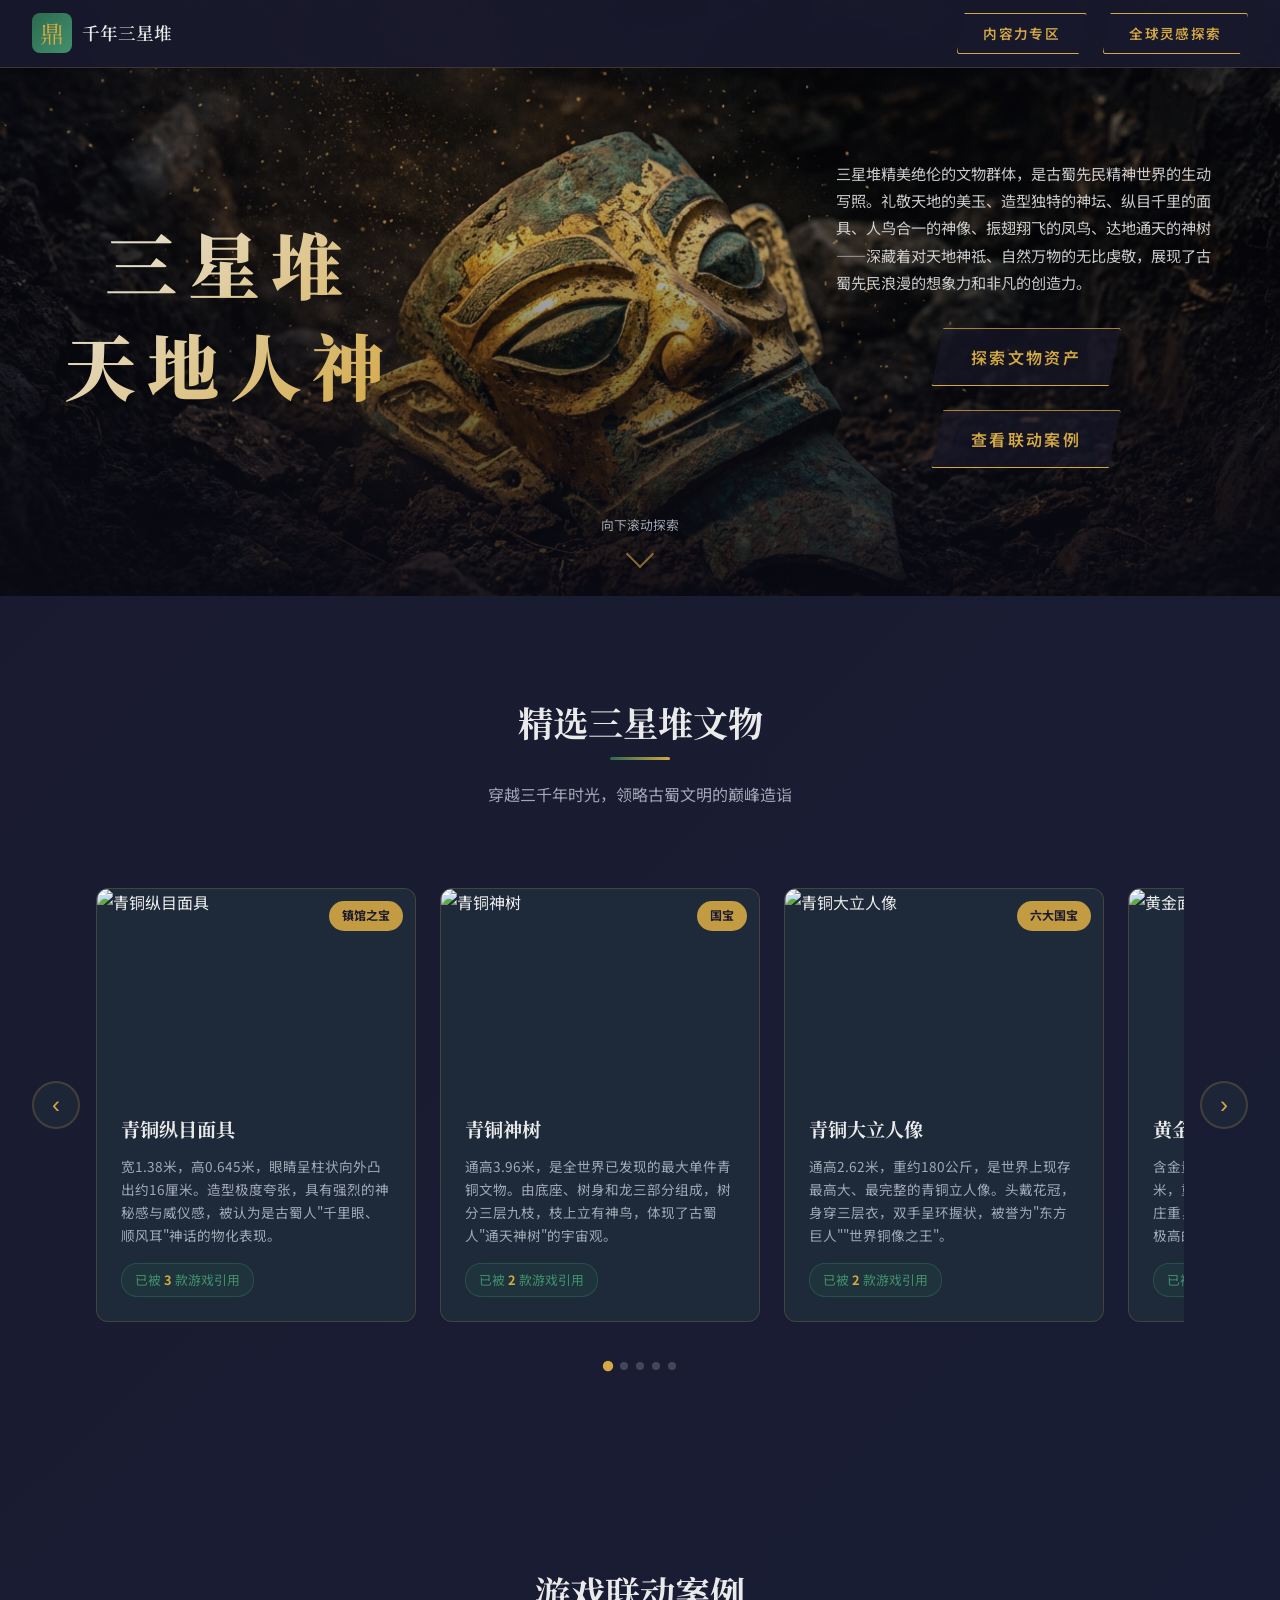
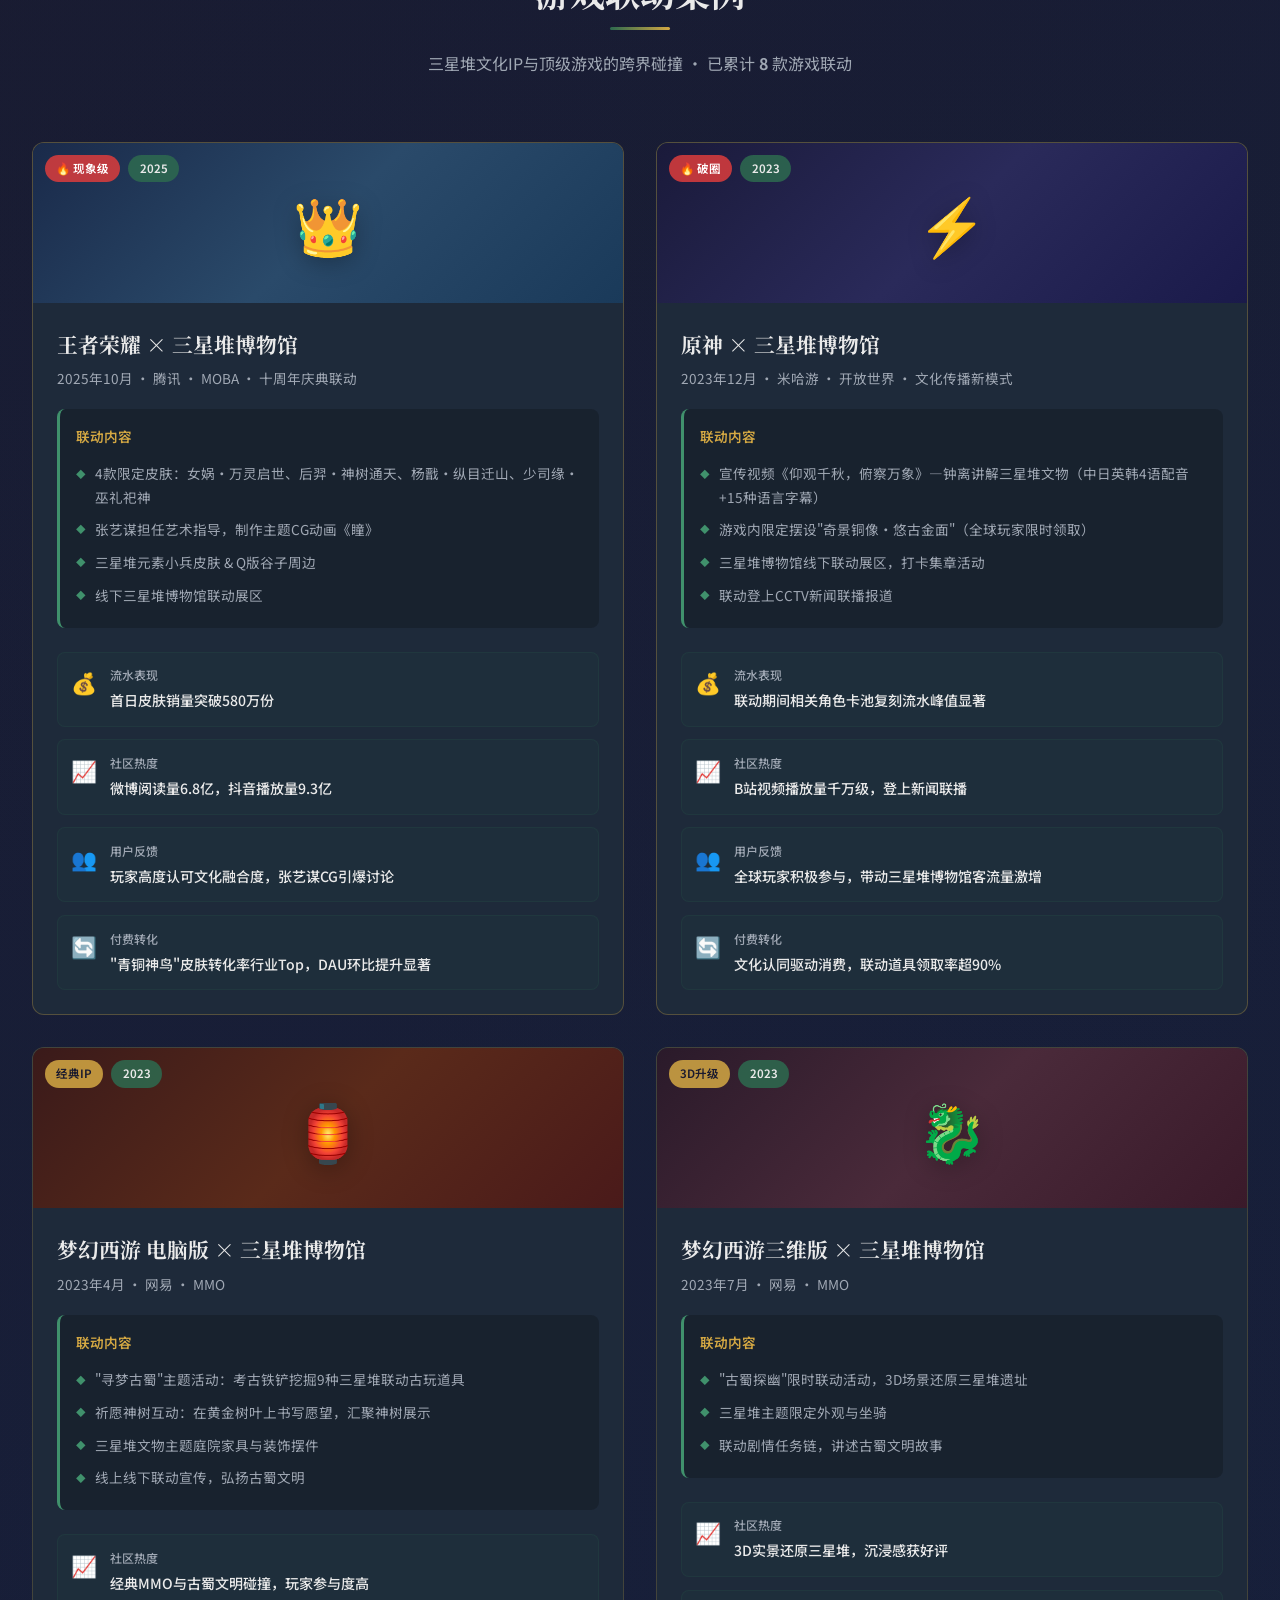
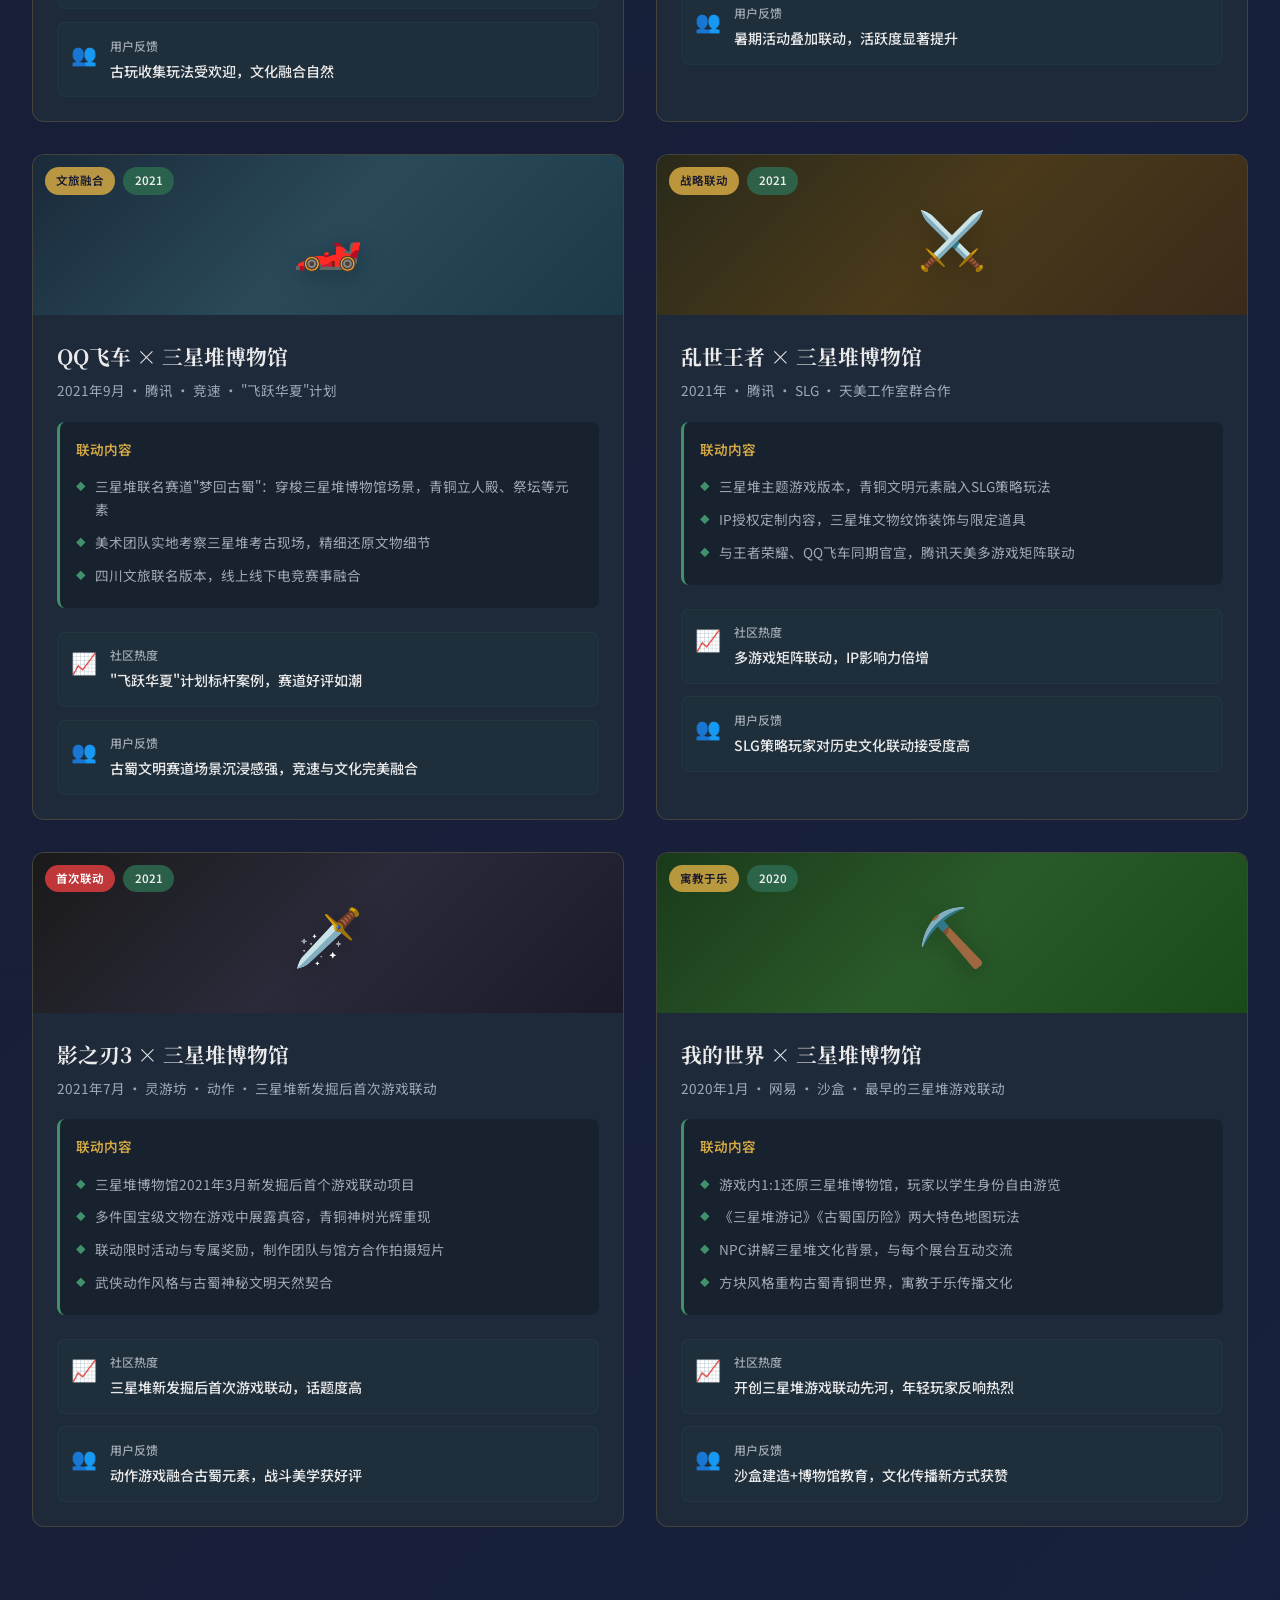
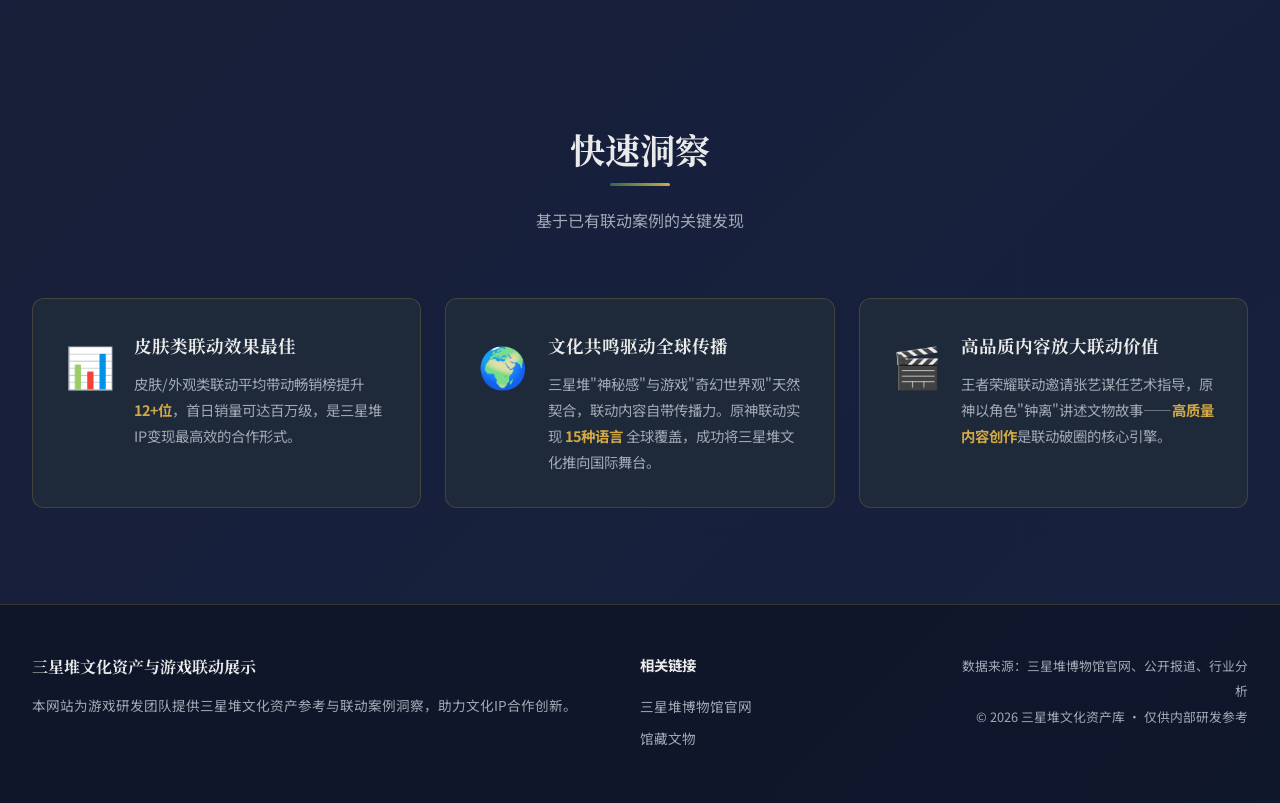
==== commit b0570370: "feat: 将 hero 区域背景替换为 mp4 视频，调整宽高比匹配视频分辨率" ====
--- a/index.html
+++ b/index.html
@@ -3,6 +3,7 @@
 <head>
     <meta charset="UTF-8">
     <meta name="viewport" content="width=device-width, initial-scale=1.0">
+    <meta name="referrer" content="no-referrer">
     <title>三星堆 · 天地人神 — 文化资产与游戏联动展示</title>
     <link rel="preconnect" href="https://fonts.googleapis.com">
     <link rel="preconnect" href="https://fonts.gstatic.com" crossorigin>
@@ -26,6 +27,10 @@
 
     <!-- Hero Section -->
     <section id="hero" class="hero">
+        <!-- 背景视频 -->
+        <video class="hero-video" autoplay muted loop playsinline poster="hero-bg.png">
+            <source src="hero-bg.mp4" type="video/mp4">
+        </video>
         <div class="hero-bg-overlay"></div>
         <div class="hero-particles"></div>
         <div class="hero-content">
--- a/styles.css
+++ b/styles.css
@@ -123,7 +123,9 @@
 
 /* === Hero Section === */
 .hero {
-    min-height: 100vh;
+    min-height: max(56vh, 460px);
+    aspect-ratio: 2320 / 1080;
+    max-height: 100vh;
     display: flex;
     flex-direction: column;
     align-items: center;
@@ -132,7 +134,17 @@
     padding: 6rem 4rem 4rem;
     position: relative;
     overflow: hidden;
-    background: url('hero-bg.png') center center / cover no-repeat;
+    background: #0a0a14;
+}
+
+.hero-video {
+    position: absolute;
+    top: 0;
+    left: 0;
+    width: 100%;
+    height: 100%;
+    object-fit: cover;
+    z-index: 0;
 }
 
 .hero-bg-overlay {
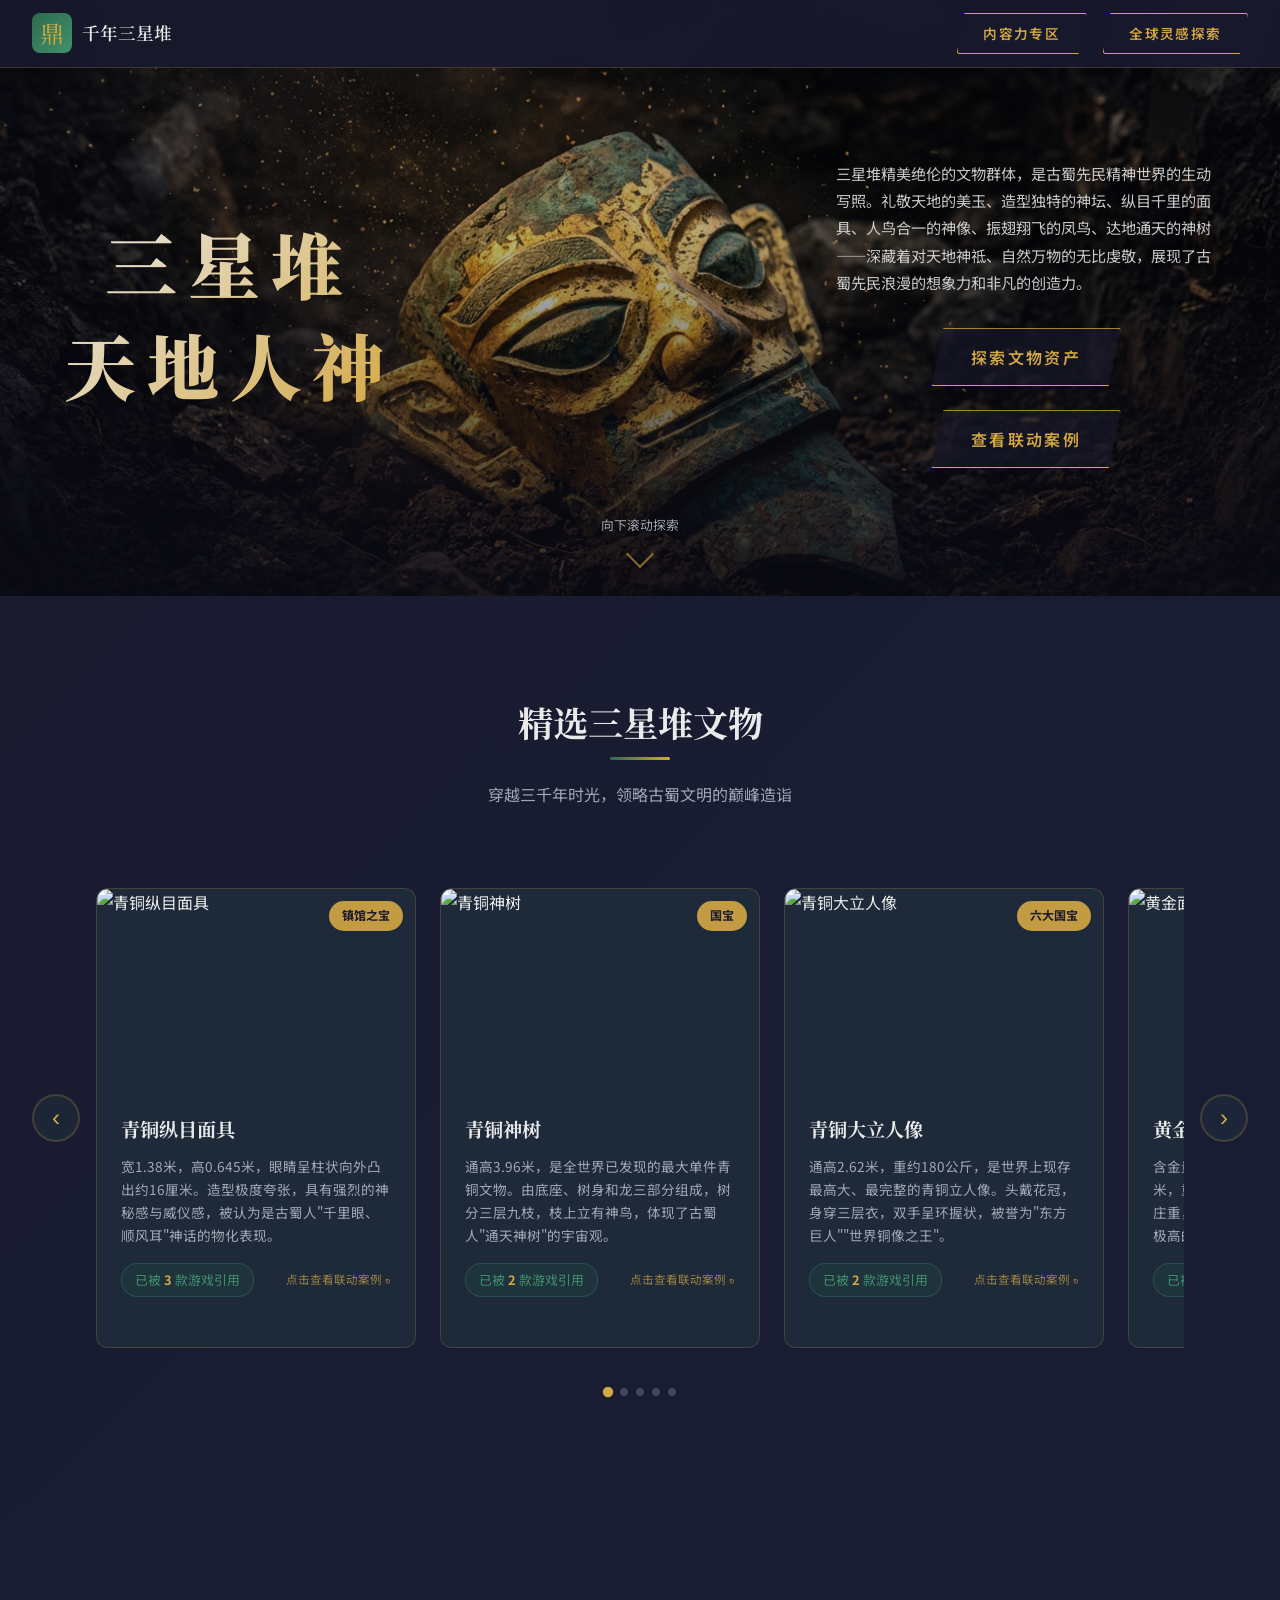
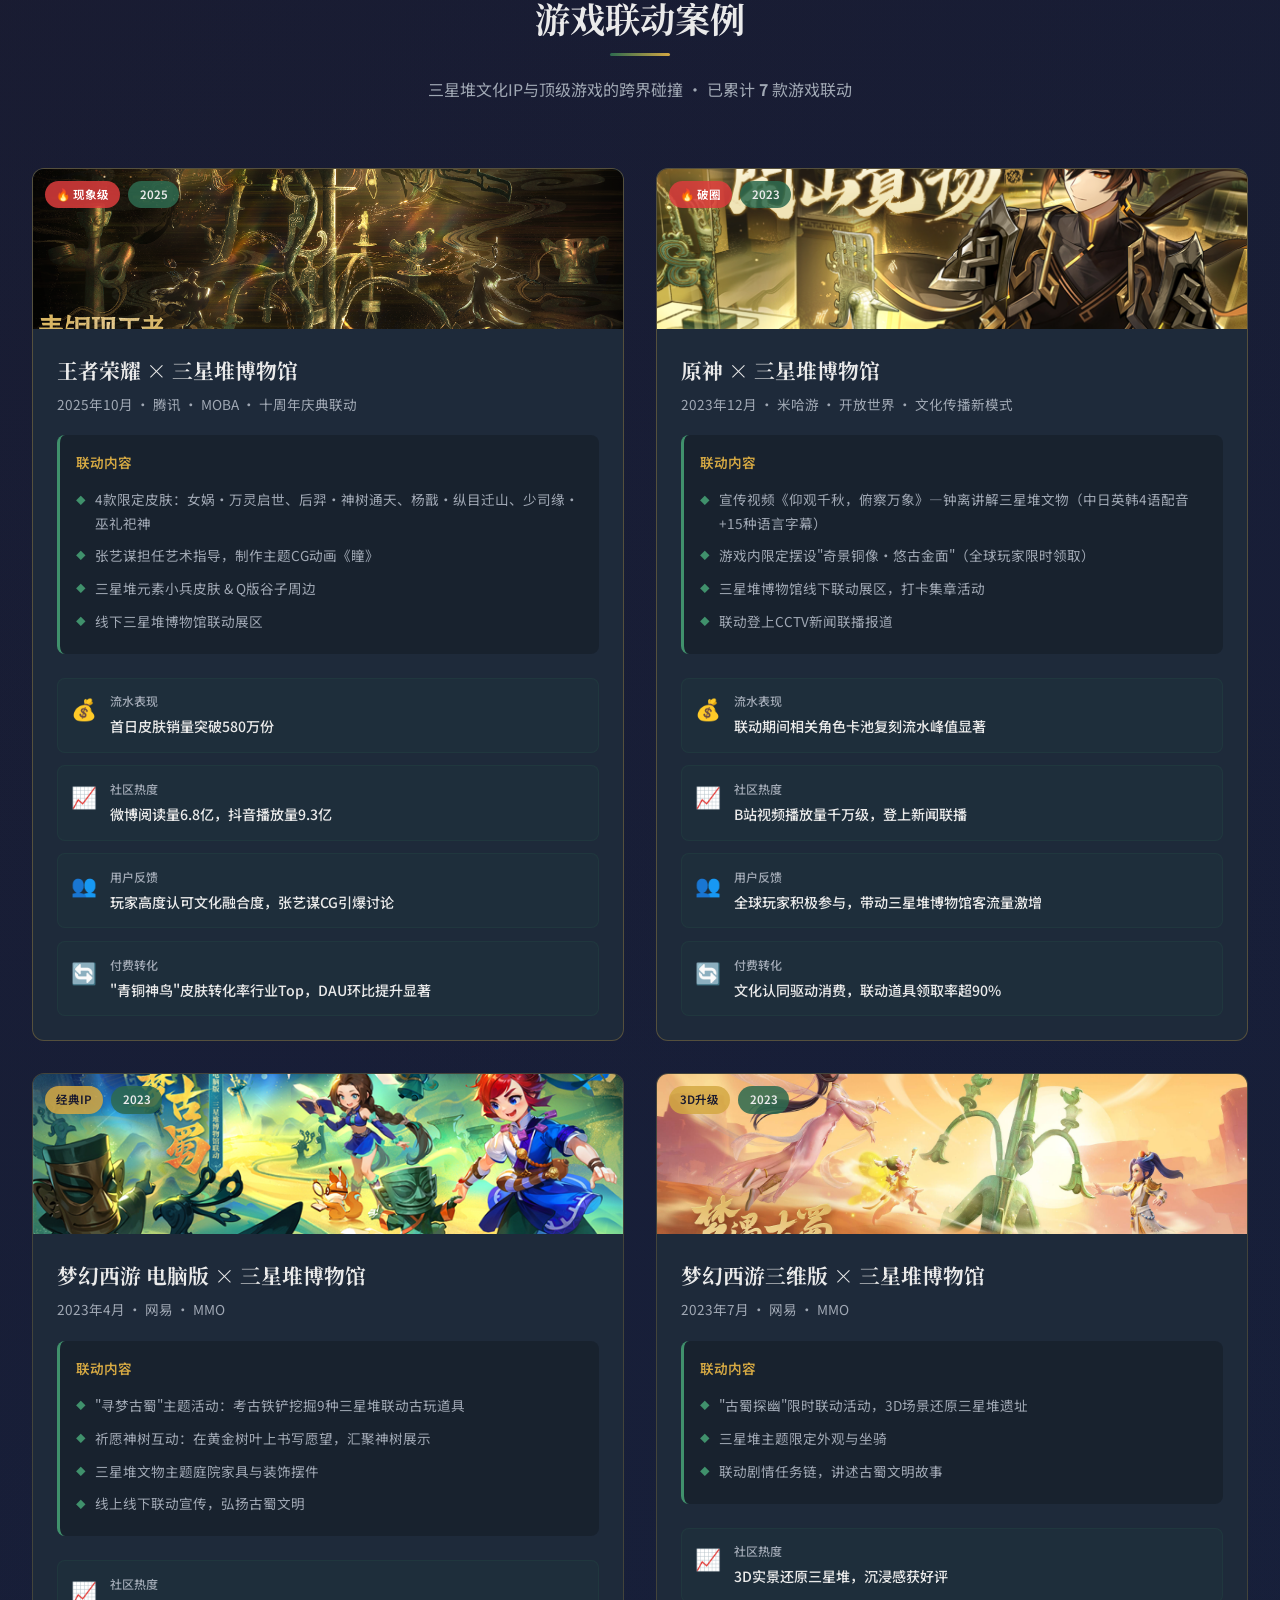
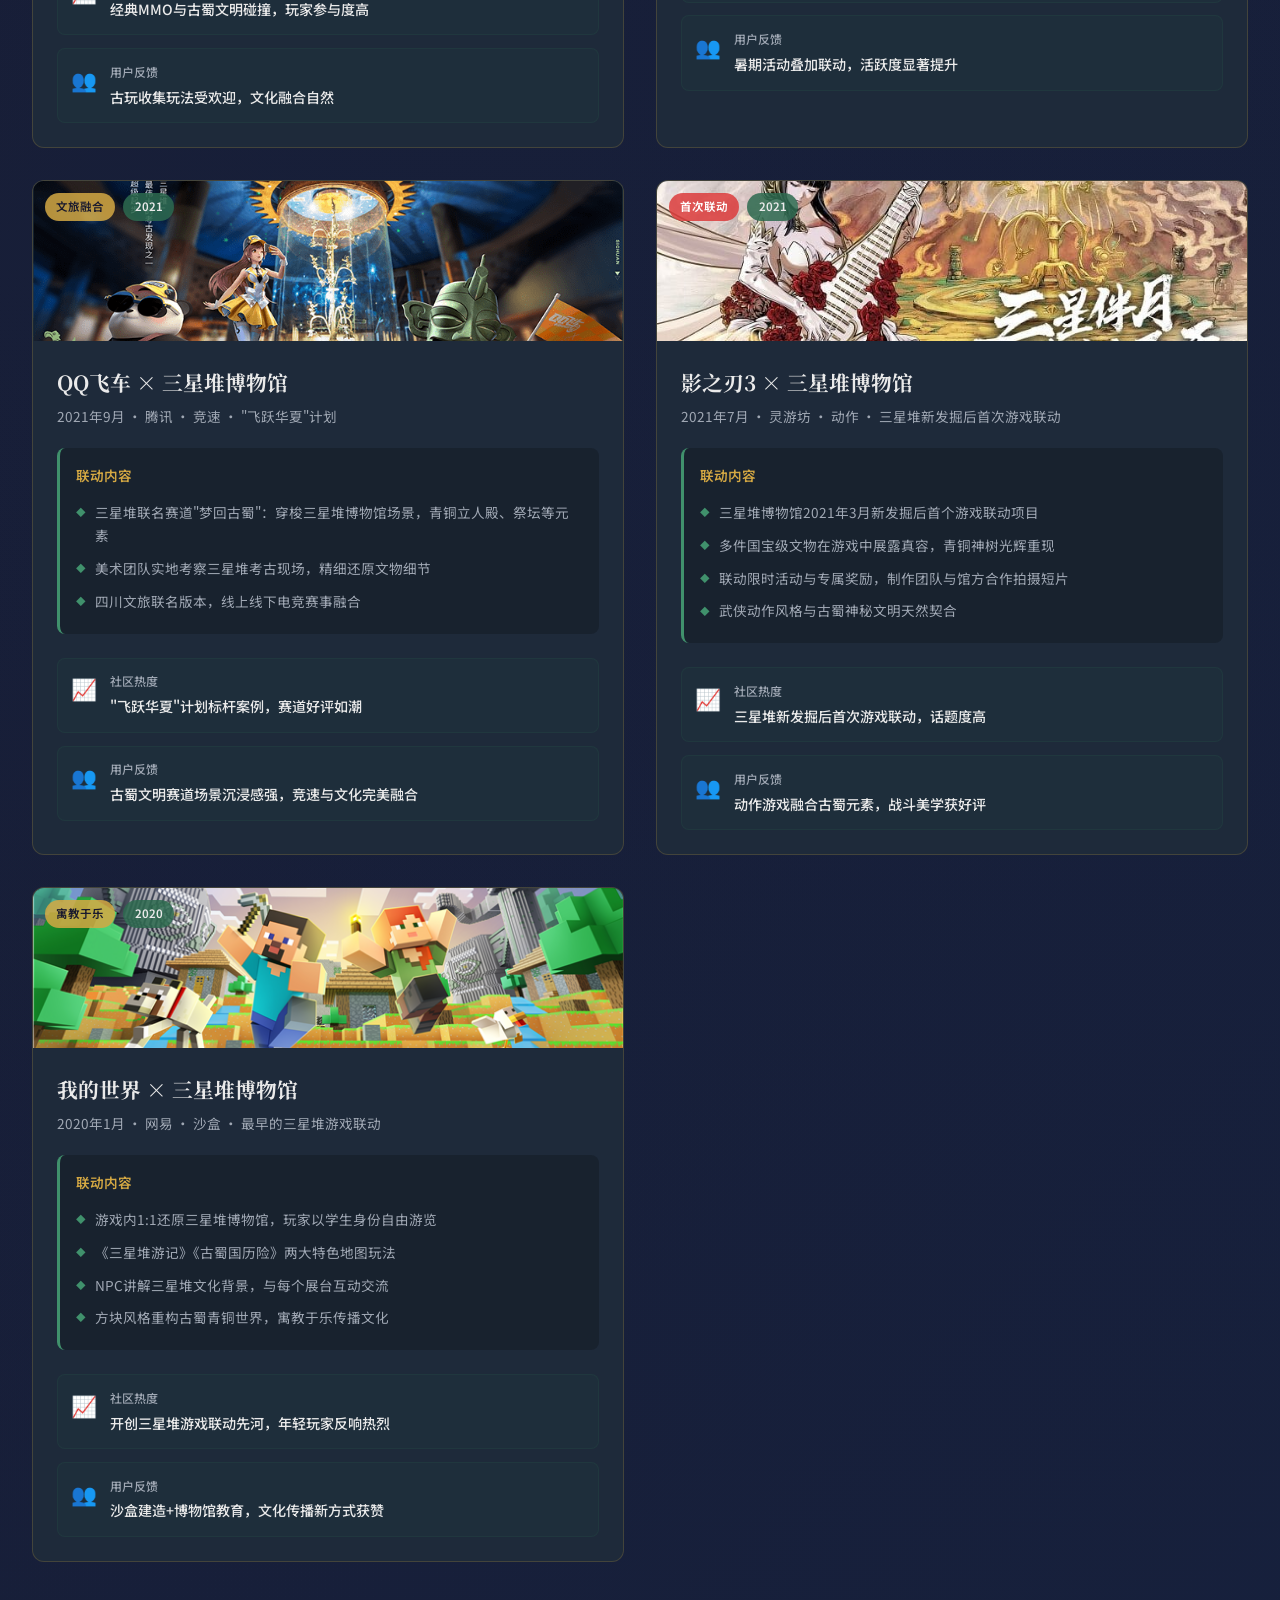
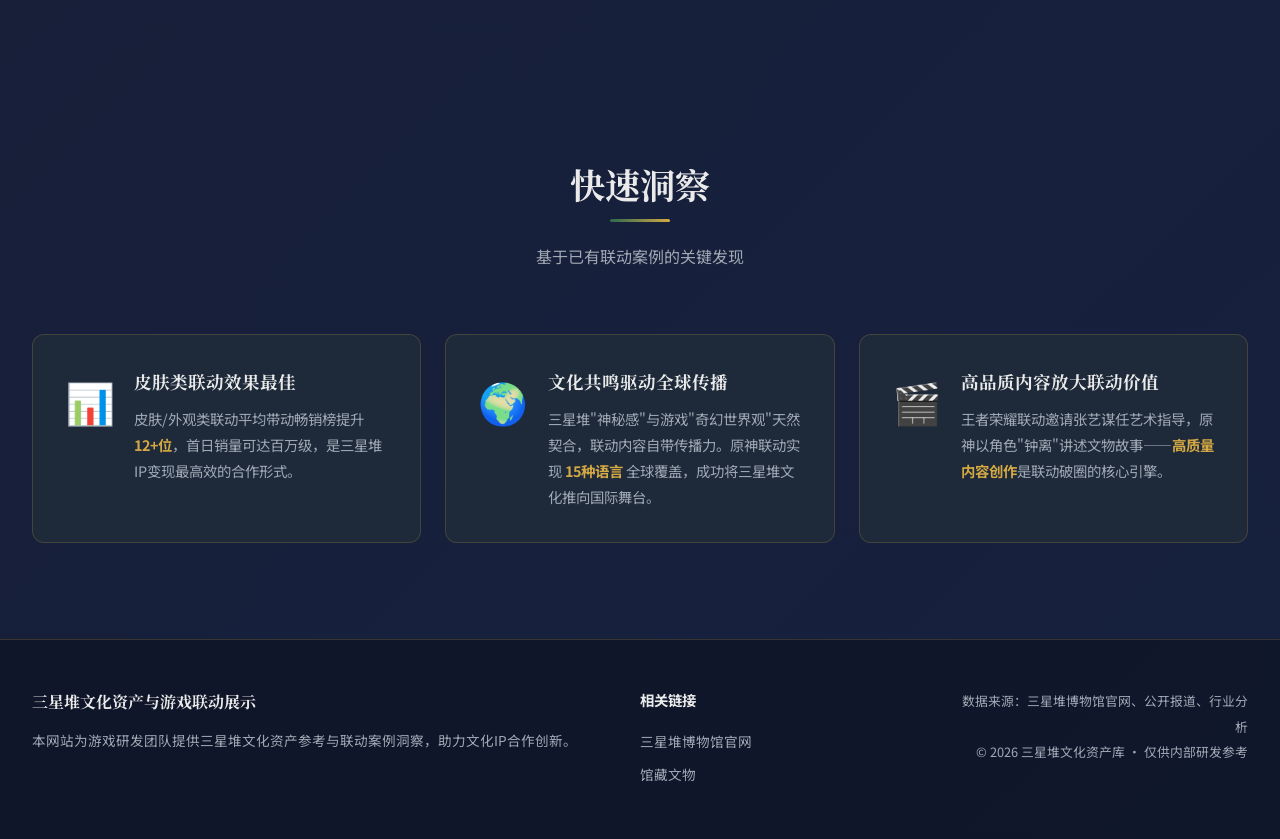
==== commit ecb6bfa8: "feat: 文物卡片添加翻转效果展示联动案例，替换游戏封面图，删除乱世王者案例" ====
--- a/index.html
+++ b/index.html
@@ -65,73 +65,213 @@
         <div class="carousel-container">
             <button class="carousel-btn carousel-prev" aria-label="上一个">‹</button>
             <div class="carousel-track">
-                <!-- Card 1 -->
-                <div class="artifact-card">
-                    <div class="card-image">
-                        <img src="https://upload.wikimedia.org/wikipedia/commons/4/4c/20251026_Bronze_Mask_from_Sanxingdui_02.jpg" alt="青铜纵目面具" class="card-img">
-                        <div class="card-badge">镇馆之宝</div>
-                    </div>
-                    <div class="card-content">
-                        <h3 class="card-title">青铜纵目面具</h3>
-                        <p class="card-desc">宽1.38米，高0.645米，眼睛呈柱状向外凸出约16厘米。造型极度夸张，具有强烈的神秘感与威仪感，被认为是古蜀人"千里眼、顺风耳"神话的物化表现。</p>
-                        <div class="card-meta">
-                            <span class="meta-tag">已被 <strong>3</strong> 款游戏引用</span>
-                        </div>
-                    </div>
-                </div>
-                <!-- Card 2 -->
-                <div class="artifact-card">
-                    <div class="card-image">
-                        <img src="https://upload.wikimedia.org/wikipedia/commons/6/62/Sanxingdui_Bronze_Tree_Piece_%289951198244%29.jpg" alt="青铜神树" class="card-img">
-                        <div class="card-badge">国宝</div>
-                    </div>
-                    <div class="card-content">
-                        <h3 class="card-title">青铜神树</h3>
-                        <p class="card-desc">通高3.96米，是全世界已发现的最大单件青铜文物。由底座、树身和龙三部分组成，树分三层九枝，枝上立有神鸟，体现了古蜀人"通天神树"的宇宙观。</p>
-                        <div class="card-meta">
-                            <span class="meta-tag">已被 <strong>2</strong> 款游戏引用</span>
-                        </div>
-                    </div>
-                </div>
-                <!-- Card 3 -->
-                <div class="artifact-card">
-                    <div class="card-image">
-                        <img src="https://upload.wikimedia.org/wikipedia/commons/f/fe/Bronze_Colossal_Standing_Figure%2C_Sanxingdui_a.jpg" alt="青铜大立人像" class="card-img">
-                        <div class="card-badge">六大国宝</div>
-                    </div>
-                    <div class="card-content">
-                        <h3 class="card-title">青铜大立人像</h3>
-                        <p class="card-desc">通高2.62米，重约180公斤，是世界上现存最高大、最完整的青铜立人像。头戴花冠，身穿三层衣，双手呈环握状，被誉为"东方巨人""世界铜像之王"。</p>
-                        <div class="card-meta">
-                            <span class="meta-tag">已被 <strong>2</strong> 款游戏引用</span>
-                        </div>
-                    </div>
-                </div>
-                <!-- Card 4 -->
-                <div class="artifact-card">
-                    <div class="card-image">
-                        <img src="https://upload.wikimedia.org/wikipedia/commons/0/02/Sanxingdui_Gold_Mask.jpg" alt="黄金面具" class="card-img">
-                        <div class="card-badge">重器</div>
-                    </div>
-                    <div class="card-content">
-                        <h3 class="card-title">黄金面具</h3>
-                        <p class="card-desc">含金量约85%，宽约23厘米，高约28厘米，重约280克。面具眉眼镂空，造型威严庄重，是古蜀人权力与神性的象征，体现了极高的黄金加工工艺水平。</p>
-                        <div class="card-meta">
-                            <span class="meta-tag">已被 <strong>3</strong> 款游戏引用</span>
-                        </div>
-                    </div>
-                </div>
-                <!-- Card 5 -->
-                <div class="artifact-card">
-                    <div class="card-image">
-                        <img src="https://upload.wikimedia.org/wikipedia/commons/9/9f/Sanxingdui_Gold_Scepter_%289950984395%29.jpg" alt="金杖" class="card-img">
-                        <div class="card-badge">权力象征</div>
-                    </div>
-                    <div class="card-content">
-                        <h3 class="card-title">金杖</h3>
-                        <p class="card-desc">全长1.42米，直径约2.3厘米，以金条捶打成金皮后包卷在木杖上。杖上刻有人头、鱼、鸟图案，是古蜀王国最高权力的象征，也是中国发现的同时期最大金器。</p>
-                        <div class="card-meta">
-                            <span class="meta-tag">已被 <strong>1</strong> 款游戏引用</span>
+                <!-- Card 1: 青铜纵目面具 -->
+                <div class="artifact-card" onclick="this.classList.toggle('flipped')">
+                    <div class="card-inner">
+                        <div class="card-front">
+                            <div class="card-image">
+                                <img src="https://upload.wikimedia.org/wikipedia/commons/thumb/4/4c/20251026_Bronze_Mask_from_Sanxingdui_02.jpg/960px-20251026_Bronze_Mask_from_Sanxingdui_02.jpg" alt="青铜纵目面具" class="card-img">
+                                <div class="card-badge">镇馆之宝</div>
+                            </div>
+                            <div class="card-content">
+                                <h3 class="card-title">青铜纵目面具</h3>
+                                <p class="card-desc">宽1.38米，高0.645米，眼睛呈柱状向外凸出约16厘米。造型极度夸张，具有强烈的神秘感与威仪感，被认为是古蜀人"千里眼、顺风耳"神话的物化表现。</p>
+                                <div class="card-meta">
+                                    <span class="meta-tag">已被 <strong>3</strong> 款游戏引用</span>
+                                    <span class="flip-hint">点击查看联动案例 ↻</span>
+                                </div>
+                            </div>
+                        </div>
+                        <div class="card-back">
+                            <div class="back-header">
+                                <span class="back-badge">游戏联动案例</span>
+                                <h3 class="back-title">青铜纵目面具</h3>
+                            </div>
+                            <div class="back-case">
+                                <div class="back-case-icon">👑</div>
+                                <div class="back-case-info">
+                                    <h4>王者荣耀 · 杨戬「纵目迁山」</h4>
+                                    <p>2025年十周年联动，杨戬传说皮肤以纵目面具为核心灵感，"纵目千里"的神话意象与杨戬天眼完美融合，青铜纹饰解构为技能特效图腾。</p>
+                                </div>
+                            </div>
+                            <div class="back-case">
+                                <div class="back-case-icon">⚡</div>
+                                <div class="back-case-info">
+                                    <h4>原神 · 钟离「古物见闻」</h4>
+                                    <p>2023年联动视频《仰观千秋，俯察万象》中，钟离以说书人身份讲解纵目面具的文化内涵，15种语言字幕传播全球。</p>
+                                </div>
+                            </div>
+                            <div class="back-case">
+                                <div class="back-case-icon">🗡️</div>
+                                <div class="back-case-info">
+                                    <h4>影之刃3 · 限定联动</h4>
+                                    <p>2021年三星堆新发掘后首个游戏联动，纵目面具在武侠动作游戏中以Boss形态重现，古蜀神秘感与战斗美学融合。</p>
+                                </div>
+                            </div>
+                            <div class="back-footer">
+                                <span class="flip-hint">点击翻回正面 ↻</span>
+                            </div>
+                        </div>
+                    </div>
+                </div>
+                <!-- Card 2: 青铜神树 -->
+                <div class="artifact-card" onclick="this.classList.toggle('flipped')">
+                    <div class="card-inner">
+                        <div class="card-front">
+                            <div class="card-image">
+                                <img src="https://upload.wikimedia.org/wikipedia/commons/thumb/6/66/Bronze_Tree%2C_Sanxingdui_1a.jpg/960px-Bronze_Tree%2C_Sanxingdui_1a.jpg" alt="青铜神树" class="card-img">
+                                <div class="card-badge">国宝</div>
+                            </div>
+                            <div class="card-content">
+                                <h3 class="card-title">青铜神树</h3>
+                                <p class="card-desc">通高3.96米，是全世界已发现的最大单件青铜文物。由底座、树身和龙三部分组成，树分三层九枝，枝上立有神鸟，体现了古蜀人"通天神树"的宇宙观。</p>
+                                <div class="card-meta">
+                                    <span class="meta-tag">已被 <strong>2</strong> 款游戏引用</span>
+                                    <span class="flip-hint">点击查看联动案例 ↻</span>
+                                </div>
+                            </div>
+                        </div>
+                        <div class="card-back">
+                            <div class="back-header">
+                                <span class="back-badge">游戏联动案例</span>
+                                <h3 class="back-title">青铜神树</h3>
+                            </div>
+                            <div class="back-case">
+                                <div class="back-case-icon">👑</div>
+                                <div class="back-case-info">
+                                    <h4>王者荣耀 · 后羿「神树通天」</h4>
+                                    <p>2025年十周年联动传说皮肤，以青铜神树为弓，神树枝干化为金色箭矢。三枝上立神鸟，随行走觉醒飞出，张艺谋担任艺术指导，首日销量突破580万份。</p>
+                                </div>
+                            </div>
+                            <div class="back-case">
+                                <div class="back-case-icon">🗡️</div>
+                                <div class="back-case-info">
+                                    <h4>影之刃3 · 青铜神树重现</h4>
+                                    <p>2021年联动中，青铜神树光辉在武侠世界重现，制作团队与三星堆博物馆合作拍摄短片，神树造型成为联动核心视觉。</p>
+                                </div>
+                            </div>
+                            <div class="back-footer">
+                                <span class="flip-hint">点击翻回正面 ↻</span>
+                            </div>
+                        </div>
+                    </div>
+                </div>
+                <!-- Card 3: 青铜大立人像 -->
+                <div class="artifact-card" onclick="this.classList.toggle('flipped')">
+                    <div class="card-inner">
+                        <div class="card-front">
+                            <div class="card-image">
+                                <img src="https://upload.wikimedia.org/wikipedia/commons/thumb/f/fe/Bronze_Colossal_Standing_Figure%2C_Sanxingdui_a.jpg/960px-Bronze_Colossal_Standing_Figure%2C_Sanxingdui_a.jpg" alt="青铜大立人像" class="card-img">
+                                <div class="card-badge">六大国宝</div>
+                            </div>
+                            <div class="card-content">
+                                <h3 class="card-title">青铜大立人像</h3>
+                                <p class="card-desc">通高2.62米，重约180公斤，是世界上现存最高大、最完整的青铜立人像。头戴花冠，身穿三层衣，双手呈环握状，被誉为"东方巨人""世界铜像之王"。</p>
+                                <div class="card-meta">
+                                    <span class="meta-tag">已被 <strong>2</strong> 款游戏引用</span>
+                                    <span class="flip-hint">点击查看联动案例 ↻</span>
+                                </div>
+                            </div>
+                        </div>
+                        <div class="card-back">
+                            <div class="back-header">
+                                <span class="back-badge">游戏联动案例</span>
+                                <h3 class="back-title">青铜大立人像</h3>
+                            </div>
+                            <div class="back-case">
+                                <div class="back-case-icon">🏎️</div>
+                                <div class="back-case-info">
+                                    <h4>QQ飞车 ·「梦回古蜀」赛道</h4>
+                                    <p>2021年"飞跃华夏"计划，美术团队实地考察三星堆，在赛道中精细还原青铜立人殿场景，玩家驾车穿梭于青铜大立人守护的古蜀世界。</p>
+                                </div>
+                            </div>
+                            <div class="back-case">
+                                <div class="back-case-icon">⛏️</div>
+                                <div class="back-case-info">
+                                    <h4>我的世界 · 1:1还原博物馆</h4>
+                                    <p>2020年联动中，方块风格重构青铜大立人像，玩家以学生身份游览三星堆博物馆，NPC讲解文物背景，开创三星堆游戏联动先河。</p>
+                                </div>
+                            </div>
+                            <div class="back-footer">
+                                <span class="flip-hint">点击翻回正面 ↻</span>
+                            </div>
+                        </div>
+                    </div>
+                </div>
+                <!-- Card 4: 黄金面具 -->
+                <div class="artifact-card" onclick="this.classList.toggle('flipped')">
+                    <div class="card-inner">
+                        <div class="card-front">
+                            <div class="card-image">
+                                <img src="https://upload.wikimedia.org/wikipedia/commons/thumb/0/02/Sanxingdui_Gold_Mask.jpg/960px-Sanxingdui_Gold_Mask.jpg" alt="黄金面具" class="card-img">
+                                <div class="card-badge">重器</div>
+                            </div>
+                            <div class="card-content">
+                                <h3 class="card-title">黄金面具</h3>
+                                <p class="card-desc">含金量约85%，宽约23厘米，高约28厘米，重约280克。面具眉眼镂空，造型威严庄重，是古蜀人权力与神性的象征，体现了极高的黄金加工工艺水平。</p>
+                                <div class="card-meta">
+                                    <span class="meta-tag">已被 <strong>2</strong> 款游戏引用</span>
+                                    <span class="flip-hint">点击查看联动案例 ↻</span>
+                                </div>
+                            </div>
+                        </div>
+                        <div class="card-back">
+                            <div class="back-header">
+                                <span class="back-badge">游戏联动案例</span>
+                                <h3 class="back-title">黄金面具</h3>
+                            </div>
+                            <div class="back-case">
+                                <div class="back-case-icon">👑</div>
+                                <div class="back-case-info">
+                                    <h4>王者荣耀 · 女娲「万灵启世」</h4>
+                                    <p>2025年十周年联动史诗皮肤，以黄金面具为面饰灵感，金光璀璨的神性设计彰显女娲造物之力，可通过活动免费获取。</p>
+                                </div>
+                            </div>
+                            <div class="back-case">
+                                <div class="back-case-icon">⚡</div>
+                                <div class="back-case-info">
+                                    <h4>原神 · 限定摆设「奇景铜像·悠古金面」</h4>
+                                    <p>2023年联动推出的游戏内限定家园摆设，以黄金面具为原型设计，全球玩家限时领取，领取率超90%。</p>
+                                </div>
+                            </div>
+                            <div class="back-footer">
+                                <span class="flip-hint">点击翻回正面 ↻</span>
+                            </div>
+                        </div>
+                    </div>
+                </div>
+                <!-- Card 5: 金杖 -->
+                <div class="artifact-card" onclick="this.classList.toggle('flipped')">
+                    <div class="card-inner">
+                        <div class="card-front">
+                            <div class="card-image">
+                                <img src="https://upload.wikimedia.org/wikipedia/commons/thumb/9/9f/Sanxingdui_Gold_Scepter_%289950984395%29.jpg/960px-Sanxingdui_Gold_Scepter_%289950984395%29.jpg" alt="金杖" class="card-img">
+                                <div class="card-badge">权力象征</div>
+                            </div>
+                            <div class="card-content">
+                                <h3 class="card-title">金杖</h3>
+                                <p class="card-desc">全长1.42米，直径约2.3厘米，以金条捶打成金皮后包卷在木杖上。杖上刻有人头、鱼、鸟图案，是古蜀王国最高权力的象征，也是中国发现的同时期最大金器。</p>
+                                <div class="card-meta">
+                                    <span class="meta-tag">已被 <strong>1</strong> 款游戏引用</span>
+                                    <span class="flip-hint">点击查看联动案例 ↻</span>
+                                </div>
+                            </div>
+                        </div>
+                        <div class="card-back">
+                            <div class="back-header">
+                                <span class="back-badge">游戏联动案例</span>
+                                <h3 class="back-title">金杖</h3>
+                            </div>
+                            <div class="back-case">
+                                <div class="back-case-icon">🏮</div>
+                                <div class="back-case-info">
+                                    <h4>梦幻西游 ·「寻梦古蜀」</h4>
+                                    <p>2023年联动活动中，金杖作为9种三星堆联动古玩道具之一，玩家使用考古铁铲挖掘获得。金杖的人头、鱼、鸟纹饰在游戏中精细复刻，成为庭院收藏珍品。</p>
+                                </div>
+                            </div>
+                            <div class="back-footer">
+                                <span class="flip-hint">点击翻回正面 ↻</span>
+                            </div>
                         </div>
                     </div>
                 </div>
@@ -145,14 +285,14 @@
     <section id="cases" class="section cases-section">
         <div class="section-header">
             <h2 class="section-title">游戏联动案例</h2>
-            <p class="section-desc">三星堆文化IP与顶级游戏的跨界碰撞 · 已累计 <strong>8</strong> 款游戏联动</p>
+            <p class="section-desc">三星堆文化IP与顶级游戏的跨界碰撞 · 已累计 <strong>7</strong> 款游戏联动</p>
         </div>
         <div class="cases-grid">
             <!-- Case 1: 王者荣耀 -->
             <div class="case-card featured">
                 <div class="case-header">
                     <div class="case-cover wzry">
-                        <div class="case-game-icon">👑</div>
+                        <img src="wangzhe.png" alt="王者荣耀 × 三星堆" class="case-cover-img">
                     </div>
                     <div class="case-tags">
                         <span class="tag tag-hot">🔥 现象级</span>
@@ -210,7 +350,7 @@
             <div class="case-card featured">
                 <div class="case-header">
                     <div class="case-cover genshin">
-                        <div class="case-game-icon">⚡</div>
+                        <img src="yuanshen.jpg" alt="原神 × 三星堆" class="case-cover-img">
                     </div>
                     <div class="case-tags">
                         <span class="tag tag-hot">🔥 破圈</span>
@@ -268,7 +408,7 @@
             <div class="case-card">
                 <div class="case-header">
                     <div class="case-cover mhxy">
-                        <div class="case-game-icon">🏮</div>
+                        <img src="menghuandiannao.jpg" alt="梦幻西游 × 三星堆" class="case-cover-img">
                     </div>
                     <div class="case-tags">
                         <span class="tag tag-classic">经典IP</span>
@@ -312,7 +452,7 @@
             <div class="case-card">
                 <div class="case-header">
                     <div class="case-cover mhxy3d">
-                        <div class="case-game-icon">🐉</div>
+                        <img src="menghuansanwei.jpeg" alt="梦幻西游三维版 × 三星堆" class="case-cover-img">
                     </div>
                     <div class="case-tags">
                         <span class="tag tag-classic">3D升级</span>
@@ -355,7 +495,7 @@
             <div class="case-card">
                 <div class="case-header">
                     <div class="case-cover qqfc">
-                        <div class="case-game-icon">🏎️</div>
+                        <img src="qqfeiche.webp" alt="QQ飞车 × 三星堆" class="case-cover-img">
                     </div>
                     <div class="case-tags">
                         <span class="tag tag-classic">文旅融合</span>
@@ -394,54 +534,12 @@
                 </div>
             </div>
 
-            <!-- Case 6: 乱世王者 -->
-            <div class="case-card">
-                <div class="case-header">
-                    <div class="case-cover lswz">
-                        <div class="case-game-icon">⚔️</div>
-                    </div>
-                    <div class="case-tags">
-                        <span class="tag tag-classic">战略联动</span>
-                        <span class="tag tag-new">2021</span>
-                    </div>
-                </div>
-                <div class="case-body">
-                    <h3 class="case-title">乱世王者 × 三星堆博物馆</h3>
-                    <p class="case-time">2021年 · 腾讯 · SLG · 天美工作室群合作</p>
-                    
-                    <div class="case-detail">
-                        <h4>联动内容</h4>
-                        <ul>
-                            <li>三星堆主题游戏版本，青铜文明元素融入SLG策略玩法</li>
-                            <li>IP授权定制内容，三星堆文物纹饰装饰与限定道具</li>
-                            <li>与王者荣耀、QQ飞车同期官宣，腾讯天美多游戏矩阵联动</li>
-                        </ul>
-                    </div>
-
-                    <div class="case-metrics">
-                        <div class="metric">
-                            <div class="metric-icon">📈</div>
-                            <div class="metric-info">
-                                <span class="metric-label">社区热度</span>
-                                <span class="metric-value">多游戏矩阵联动，IP影响力倍增</span>
-                            </div>
-                        </div>
-                        <div class="metric">
-                            <div class="metric-icon">👥</div>
-                            <div class="metric-info">
-                                <span class="metric-label">用户反馈</span>
-                                <span class="metric-value">SLG策略玩家对历史文化联动接受度高</span>
-                            </div>
-                        </div>
-                    </div>
-                </div>
-            </div>
-
-            <!-- Case 7: 影之刃3 -->
+
+            <!-- Case 6: 影之刃3 -->
             <div class="case-card">
                 <div class="case-header">
                     <div class="case-cover yzr">
-                        <div class="case-game-icon">🗡️</div>
+                        <img src="yingzhiren.jpg" alt="影之刃3 × 三星堆" class="case-cover-img">
                     </div>
                     <div class="case-tags">
                         <span class="tag tag-hot">首次联动</span>
@@ -485,7 +583,7 @@
             <div class="case-card">
                 <div class="case-header">
                     <div class="case-cover minecraft">
-                        <div class="case-game-icon">⛏️</div>
+                        <img src="wodeshijie.png" alt="我的世界 × 三星堆" class="case-cover-img">
                     </div>
                     <div class="case-tags">
                         <span class="tag tag-classic">寓教于乐</span>
--- a/styles.css
+++ b/styles.css
@@ -422,18 +422,127 @@
 .artifact-card {
     min-width: 320px;
     max-width: 320px;
-    background: var(--color-bg-card);
+    height: 460px;
+    perspective: 1000px;
+    scroll-snap-align: start;
+    cursor: pointer;
+}
+
+.card-inner {
+    position: relative;
+    width: 100%;
+    height: 100%;
+    transition: transform 0.6s cubic-bezier(0.4, 0, 0.2, 1);
+    transform-style: preserve-3d;
+}
+
+.artifact-card.flipped .card-inner {
+    transform: rotateY(180deg);
+}
+
+.card-front,
+.card-back {
+    position: absolute;
+    inset: 0;
+    backface-visibility: hidden;
+    -webkit-backface-visibility: hidden;
     border-radius: var(--radius);
     overflow: hidden;
     border: 1px solid var(--color-border);
-    scroll-snap-align: start;
-    transition: var(--transition);
-}
-
-.artifact-card:hover {
-    transform: translateY(-8px);
+    background: var(--color-bg-card);
+    transition: border-color 0.3s ease, box-shadow 0.3s ease;
+}
+
+.artifact-card:hover .card-front,
+.artifact-card:hover .card-back {
     box-shadow: var(--shadow), 0 0 40px rgba(212, 168, 67, 0.1);
     border-color: rgba(212, 168, 67, 0.4);
+}
+
+.card-back {
+    transform: rotateY(180deg);
+    display: flex;
+    flex-direction: column;
+    padding: 1.5rem;
+    overflow-y: auto;
+}
+
+/* Back header */
+.back-header {
+    margin-bottom: 1rem;
+}
+
+.back-badge {
+    display: inline-block;
+    font-size: 0.72rem;
+    font-weight: 600;
+    padding: 0.25rem 0.7rem;
+    border-radius: 16px;
+    background: rgba(212, 168, 67, 0.85);
+    color: #1A1A2E;
+    margin-bottom: 0.5rem;
+}
+
+.back-title {
+    font-family: var(--font-title);
+    font-size: 1.1rem;
+    font-weight: 700;
+    color: var(--color-text);
+}
+
+/* Back case items */
+.back-case {
+    display: flex;
+    gap: 0.7rem;
+    padding: 0.7rem;
+    margin-bottom: 0.5rem;
+    background: rgba(45, 106, 79, 0.08);
+    border-radius: 8px;
+    border: 1px solid rgba(45, 106, 79, 0.15);
+    transition: var(--transition);
+}
+
+.back-case:hover {
+    background: rgba(45, 106, 79, 0.15);
+    border-color: rgba(45, 106, 79, 0.3);
+}
+
+.back-case-icon {
+    font-size: 1.4rem;
+    flex-shrink: 0;
+    margin-top: 0.1rem;
+}
+
+.back-case-info h4 {
+    font-size: 0.82rem;
+    font-weight: 600;
+    color: var(--color-accent);
+    margin-bottom: 0.3rem;
+}
+
+.back-case-info p {
+    font-size: 0.78rem;
+    color: var(--color-text-muted);
+    line-height: 1.6;
+}
+
+.back-footer {
+    margin-top: auto;
+    padding-top: 0.5rem;
+    text-align: center;
+}
+
+/* Flip hint */
+.flip-hint {
+    font-size: 0.72rem;
+    color: var(--color-accent);
+    opacity: 0.7;
+    margin-left: auto;
+    transition: opacity 0.3s ease;
+}
+
+.artifact-card:hover .flip-hint {
+    opacity: 1;
 }
 
 .card-image {
@@ -457,7 +566,7 @@
     transition: transform 0.4s ease;
 }
 
-.artifact-card:hover .card-img {
+.card-front:hover .card-img {
     transform: scale(1.05);
 }
 
@@ -520,6 +629,7 @@
 .card-meta {
     display: flex;
     align-items: center;
+    justify-content: space-between;
 }
 
 .meta-tag {
@@ -600,6 +710,17 @@
     justify-content: center;
 }
 
+.case-cover-img {
+    width: 100%;
+    height: 100%;
+    object-fit: cover;
+    transition: transform 0.4s ease;
+}
+
+.case-card:hover .case-cover-img {
+    transform: scale(1.05);
+}
+
 .case-cover.wzry {
     background: linear-gradient(135deg, #1a2a4a, #2a4a6a, #1a3a5a);
 }
@@ -932,6 +1053,7 @@
     .artifact-card {
         min-width: 280px;
         max-width: 280px;
+        height: 440px;
     }
 
     .carousel-btn {
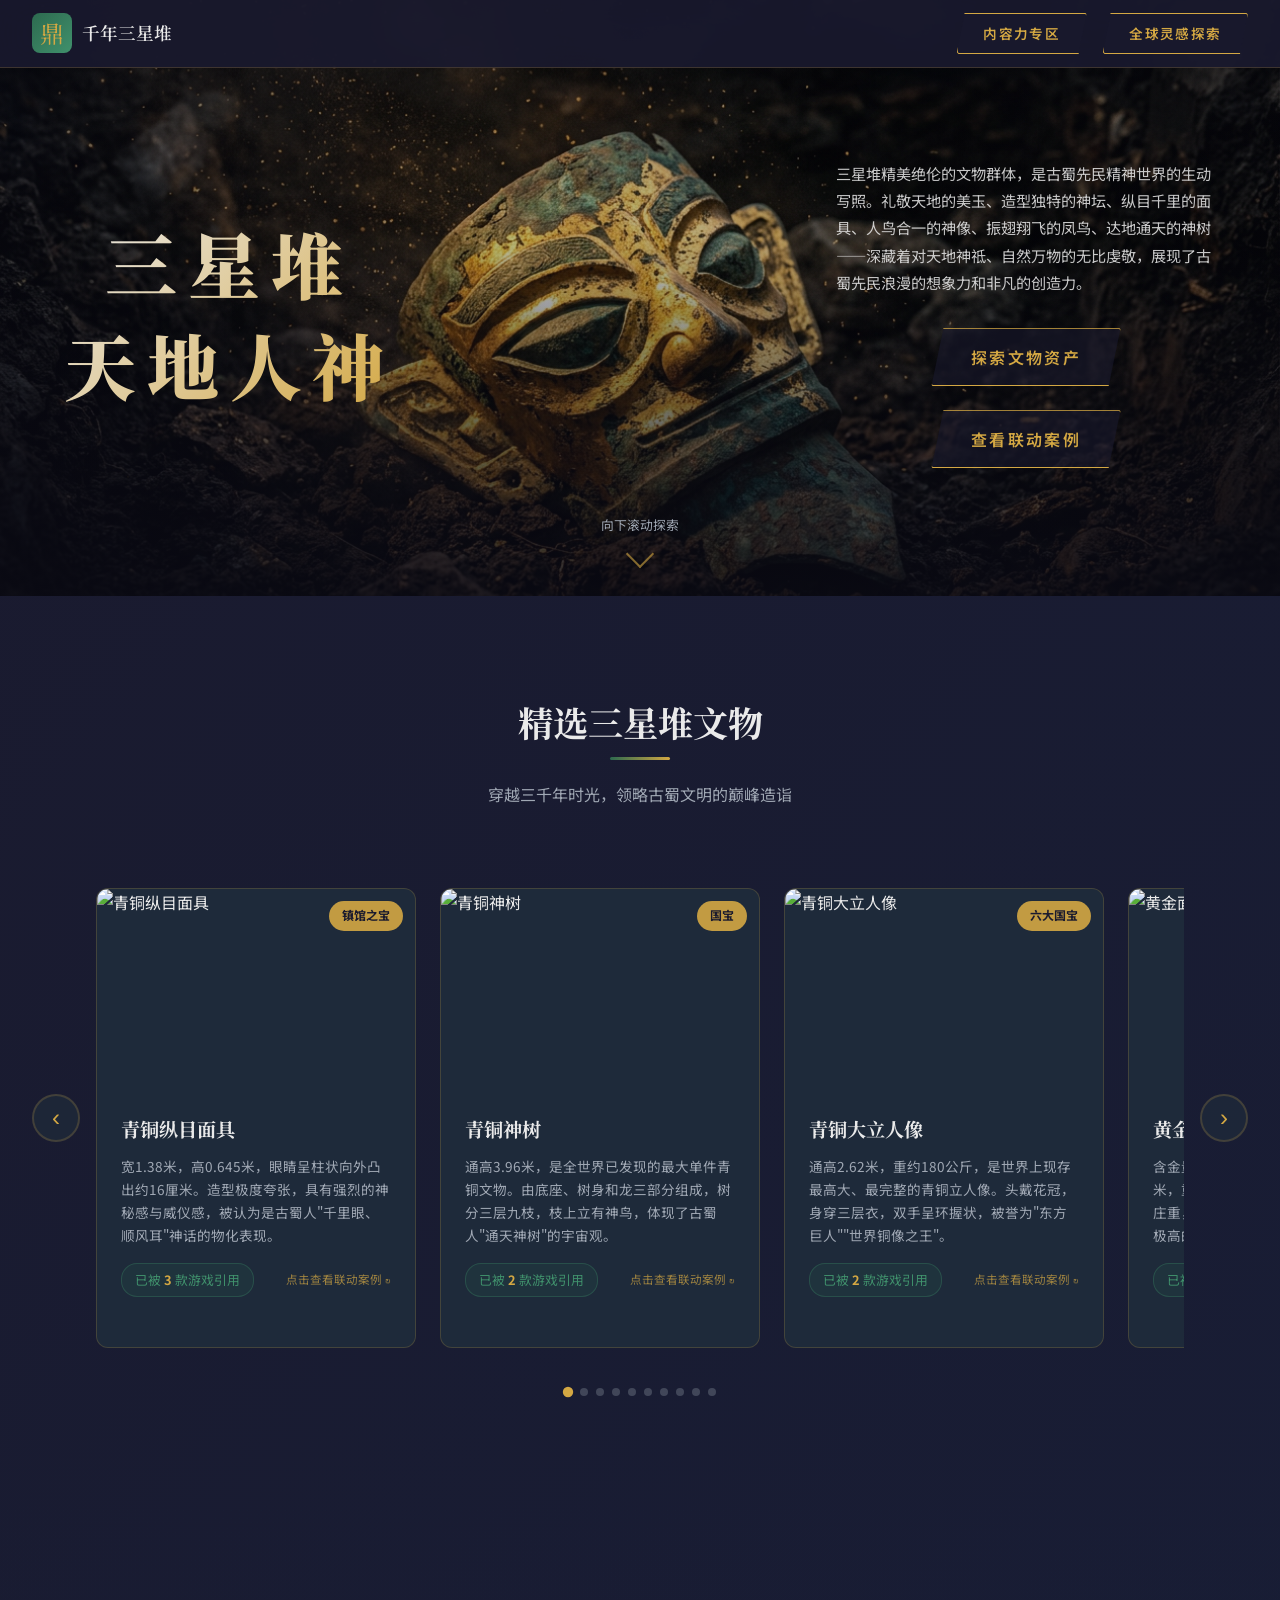
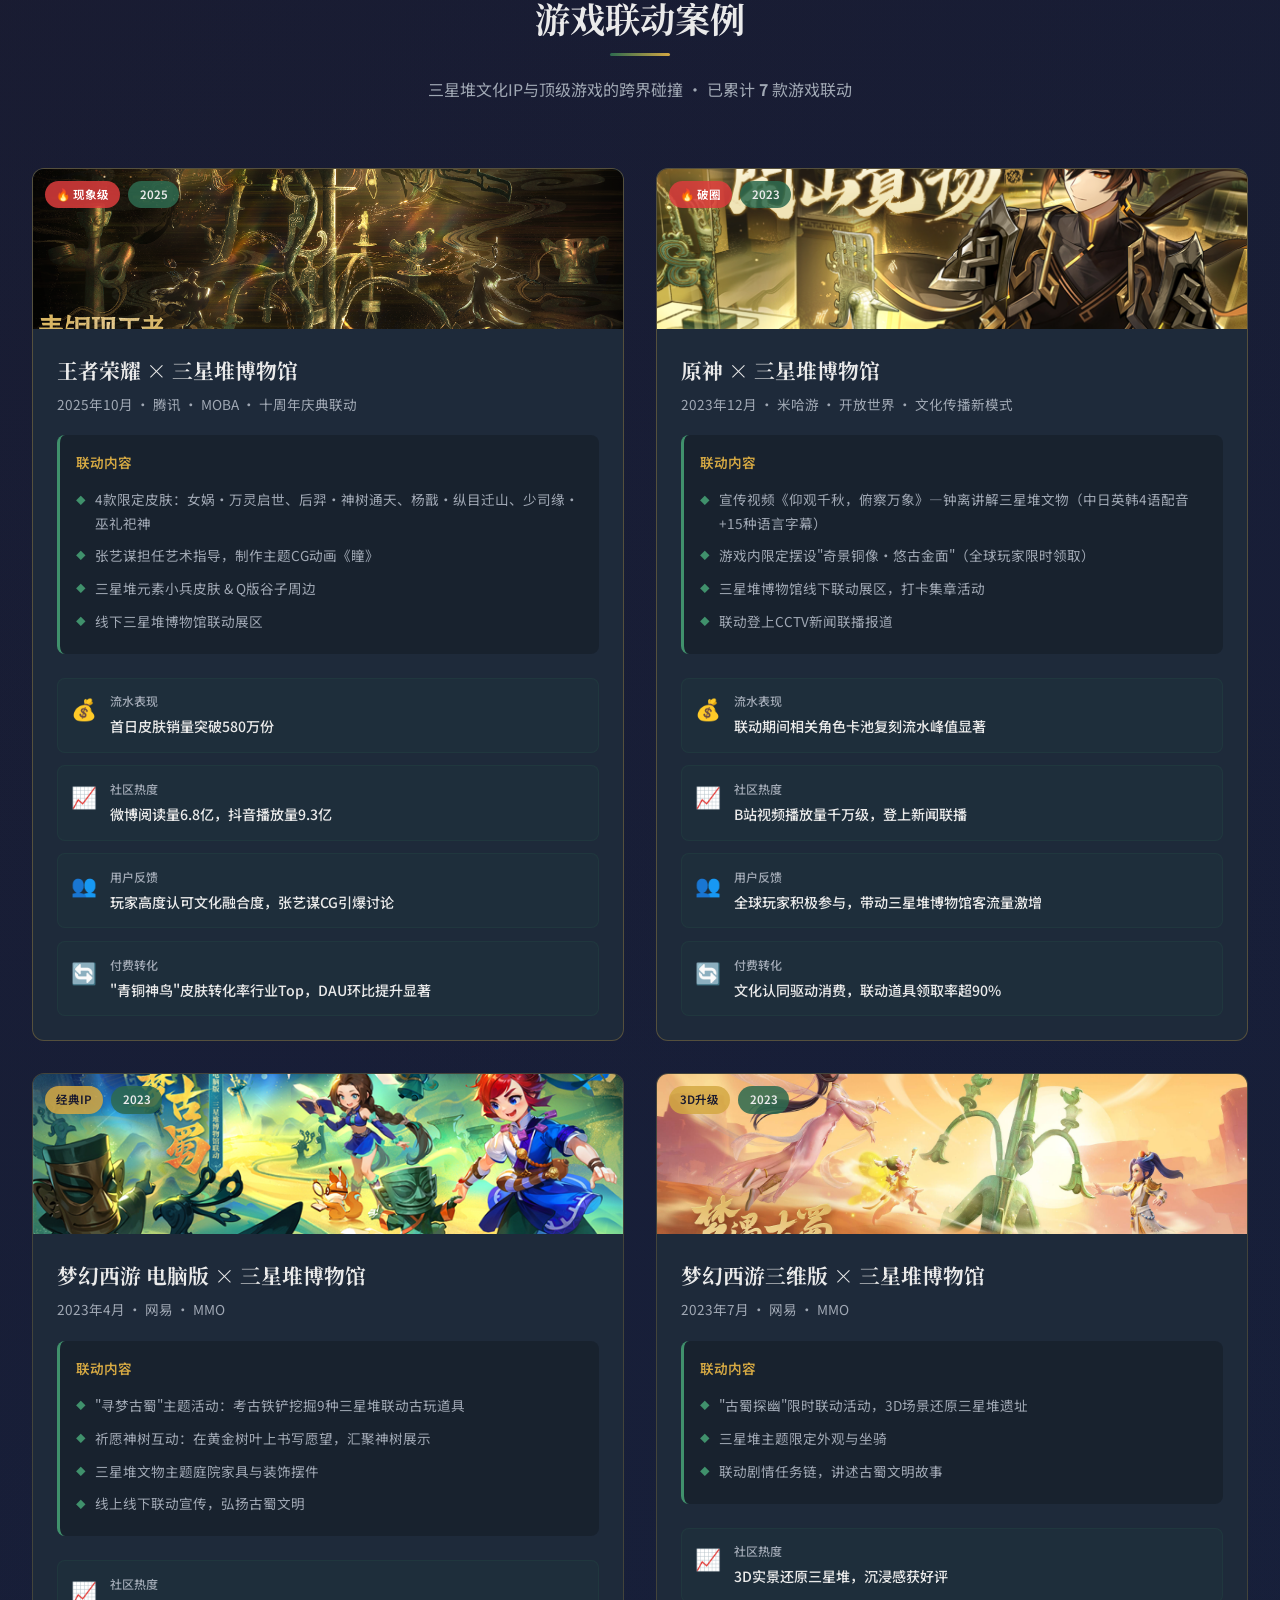
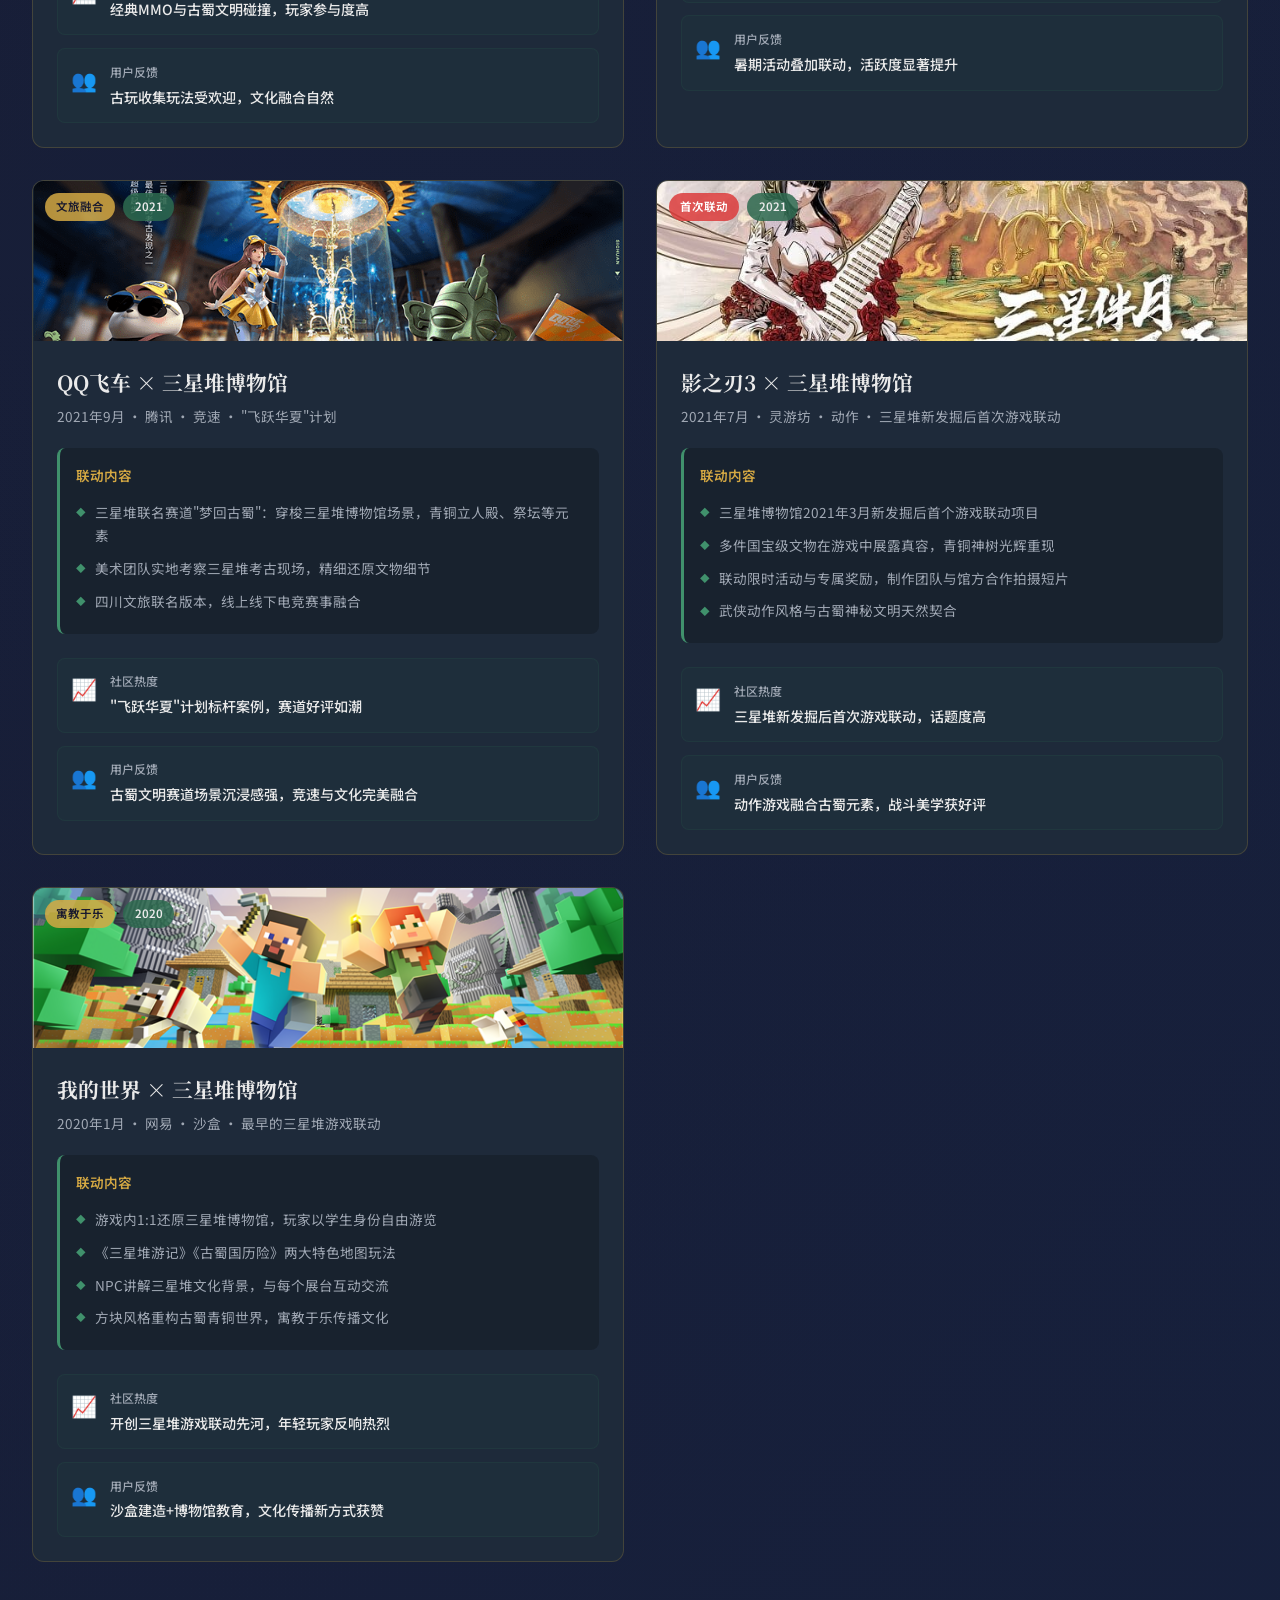
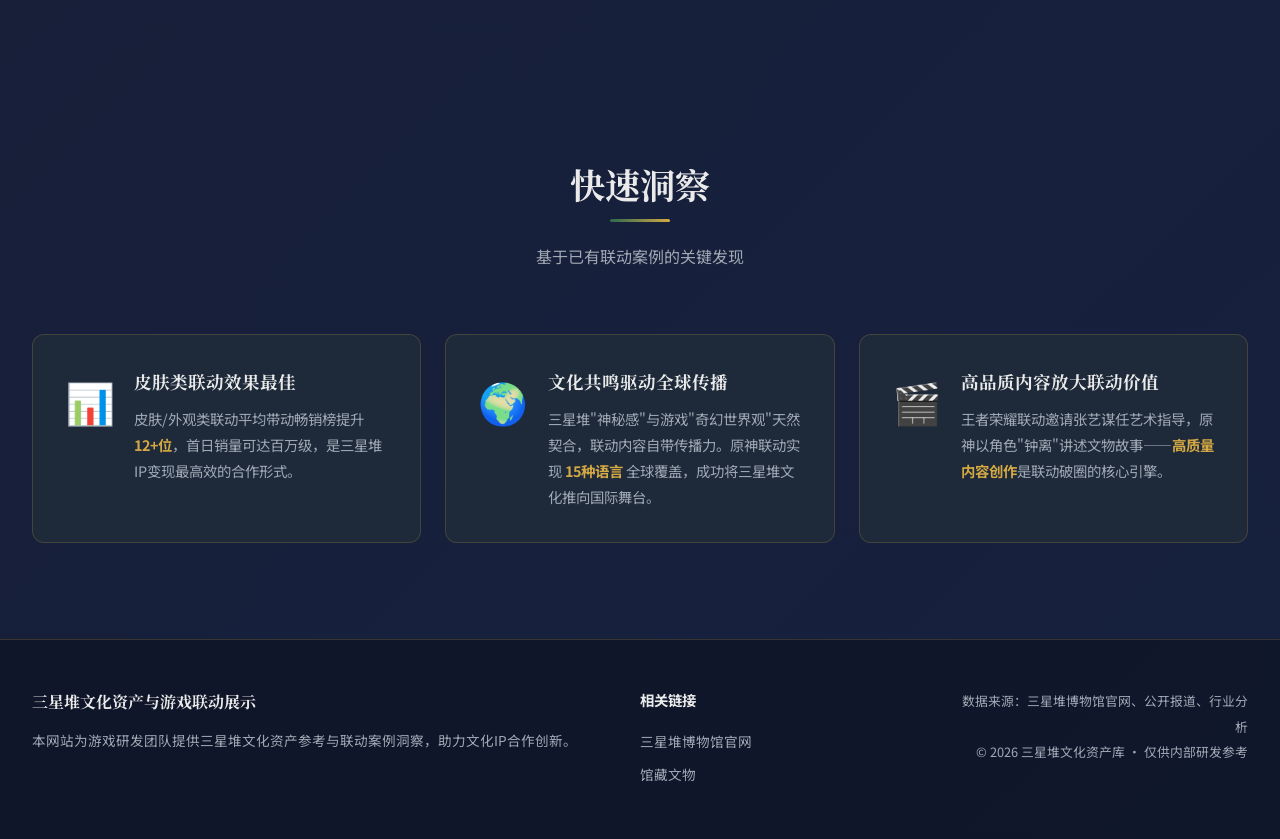
==== commit 5819ceed: "feat: 新增5个精选文物卡片（青铜神鸟、太阳轮、戴金面罩人头像、玉璋、青铜铃），修复图片链接，更新探索文物资产链接" ====
--- a/index.html
+++ b/index.html
@@ -45,7 +45,7 @@
                     三星堆精美绝伦的文物群体，是古蜀先民精神世界的生动写照。礼敬天地的美玉、造型独特的神坛、纵目千里的面具、人鸟合一的神像、振翅翔飞的凤鸟、达地通天的神树——深藏着对天地神祗、自然万物的无比虔敬，展现了古蜀先民浪漫的想象力和非凡的创造力。
                 </p>
                 <div class="hero-buttons">
-                    <a href="http://re-exhibition.sxd.cn/" target="_blank" class="btn btn-secondary">探索文物资产</a>
+                    <a href="https://pckgs.sxd.cn/#/kgshome/SxbyContent/KnowledgeLadder" target="_blank" class="btn btn-secondary">探索文物资产</a>
                     <a href="#cases" class="btn btn-secondary">查看联动案例</a>
                 </div>
             </div>
@@ -267,6 +267,202 @@
                                 <div class="back-case-info">
                                     <h4>梦幻西游 ·「寻梦古蜀」</h4>
                                     <p>2023年联动活动中，金杖作为9种三星堆联动古玩道具之一，玩家使用考古铁铲挖掘获得。金杖的人头、鱼、鸟纹饰在游戏中精细复刻，成为庭院收藏珍品。</p>
+                                </div>
+                            </div>
+                            <div class="back-footer">
+                                <span class="flip-hint">点击翻回正面 ↻</span>
+                            </div>
+                        </div>
+                    </div>
+                </div>
+                <!-- Card 6: 青铜神鸟 -->
+                <div class="artifact-card" onclick="this.classList.toggle('flipped')">
+                    <div class="card-inner">
+                        <div class="card-front">
+                            <div class="card-image">
+                                <img src="https://upload.wikimedia.org/wikipedia/commons/thumb/d/d7/Bronze_Bird_%28Rooster%29%2C_Sanxingdui.jpg/960px-Bronze_Bird_%28Rooster%29%2C_Sanxingdui.jpg" alt="青铜神鸟" class="card-img">
+                                <div class="card-badge">神树之灵</div>
+                            </div>
+                            <div class="card-content">
+                                <h3 class="card-title">青铜神鸟</h3>
+                                <p class="card-desc">三星堆出土多件青铜鸟，造型各异，有的立于神树枝头，有的独立成器。神鸟是古蜀人太阳崇拜的象征，被认为是"金乌负日"神话的体现，代表着沟通天地的神圣使者。</p>
+                                <div class="card-meta">
+                                    <span class="meta-tag">已被 <strong>3</strong> 款游戏引用</span>
+                                    <span class="flip-hint">点击查看联动案例 ↻</span>
+                                </div>
+                            </div>
+                        </div>
+                        <div class="card-back">
+                            <div class="back-header">
+                                <span class="back-badge">游戏联动案例</span>
+                                <h3 class="back-title">青铜神鸟</h3>
+                            </div>
+                            <div class="back-case">
+                                <div class="back-case-icon">👑</div>
+                                <div class="back-case-info">
+                                    <h4>王者荣耀 · 后羿「神树通天」</h4>
+                                    <p>神树枝头的三只神鸟融入后羿皮肤设计，随行走觉醒飞出，"青铜神鸟"皮肤转化率行业Top。</p>
+                                </div>
+                            </div>
+                            <div class="back-case">
+                                <div class="back-case-icon">🏮</div>
+                                <div class="back-case-info">
+                                    <h4>梦幻西游 · 古玩道具「铜鸟」</h4>
+                                    <p>2023年"寻梦古蜀"联动9种古玩道具之一，玩家考古挖掘获取，精细复刻青铜鸟造型。</p>
+                                </div>
+                            </div>
+                            <div class="back-case">
+                                <div class="back-case-icon">🐉</div>
+                                <div class="back-case-info">
+                                    <h4>梦幻西游三维版 · 头像框「三星伴月」</h4>
+                                    <p>2023年联动限定头像框，青铜神鸟环绕头像，点缀日月星辰，传递跨越千年的力量。</p>
+                                </div>
+                            </div>
+                            <div class="back-footer">
+                                <span class="flip-hint">点击翻回正面 ↻</span>
+                            </div>
+                        </div>
+                    </div>
+                </div>
+                <!-- Card 7: 青铜太阳轮 -->
+                <div class="artifact-card" onclick="this.classList.toggle('flipped')">
+                    <div class="card-inner">
+                        <div class="card-front">
+                            <div class="card-image">
+                                <img src="https://upload.wikimedia.org/wikipedia/commons/thumb/4/4f/Bronze_Sun-wheel%2C_Sanxingdui.jpg/960px-Bronze_Sun-wheel%2C_Sanxingdui.jpg" alt="青铜太阳轮" class="card-img">
+                                <div class="card-badge">太阳崇拜</div>
+                            </div>
+                            <div class="card-content">
+                                <h3 class="card-title">青铜太阳轮</h3>
+                                <p class="card-desc">直径约85厘米，形似车轮，由圆心向外辐射五道光芒。被认为是古蜀人太阳崇拜的实物证据，象征太阳的光芒普照大地，是三星堆最具标识性的文物之一。</p>
+                                <div class="card-meta">
+                                    <span class="meta-tag">已被 <strong>1</strong> 款游戏引用</span>
+                                    <span class="flip-hint">点击查看联动案例 ↻</span>
+                                </div>
+                            </div>
+                        </div>
+                        <div class="card-back">
+                            <div class="back-header">
+                                <span class="back-badge">游戏联动案例</span>
+                                <h3 class="back-title">青铜太阳轮</h3>
+                            </div>
+                            <div class="back-case">
+                                <div class="back-case-icon">🏮</div>
+                                <div class="back-case-info">
+                                    <h4>梦幻西游 · 古玩道具「青铜太阳轮」</h4>
+                                    <p>2023年"寻梦古蜀"联动9种古玩道具之一，太阳轮造型在游戏中精细复刻，成为玩家收集的珍稀古玩，也是考古成就的关键道具。</p>
+                                </div>
+                            </div>
+                            <div class="back-footer">
+                                <span class="flip-hint">点击翻回正面 ↻</span>
+                            </div>
+                        </div>
+                    </div>
+                </div>
+                <!-- Card 8: 戴金面罩青铜人头像 -->
+                <div class="artifact-card" onclick="this.classList.toggle('flipped')">
+                    <div class="card-inner">
+                        <div class="card-front">
+                            <div class="card-image">
+                                <img src="https://upload.wikimedia.org/wikipedia/commons/thumb/a/a3/Bronze_Head_with_Gold_Foil%2C_Sanxingdui_1a.jpg/960px-Bronze_Head_with_Gold_Foil%2C_Sanxingdui_1a.jpg" alt="戴金面罩青铜人头像" class="card-img">
+                                <div class="card-badge">金铜合璧</div>
+                            </div>
+                            <div class="card-content">
+                                <h3 class="card-title">戴金面罩青铜人头像</h3>
+                                <p class="card-desc">青铜人头像面部覆以纯金捶拓而成的金面罩，上齐额、下包颐，双眼双眉镂空。金与铜的完美结合，体现了古蜀人"视金为尊"的观念，是权力与神性的象征。</p>
+                                <div class="card-meta">
+                                    <span class="meta-tag">已被 <strong>2</strong> 款游戏引用</span>
+                                    <span class="flip-hint">点击查看联动案例 ↻</span>
+                                </div>
+                            </div>
+                        </div>
+                        <div class="card-back">
+                            <div class="back-header">
+                                <span class="back-badge">游戏联动案例</span>
+                                <h3 class="back-title">戴金面罩青铜人头像</h3>
+                            </div>
+                            <div class="back-case">
+                                <div class="back-case-icon">🏮</div>
+                                <div class="back-case-info">
+                                    <h4>梦幻西游 · 古玩道具</h4>
+                                    <p>2023年"寻梦古蜀"联动9种古玩道具之一，金面罩与青铜头像的组合造型在游戏中完整复刻。</p>
+                                </div>
+                            </div>
+                            <div class="back-case">
+                                <div class="back-case-icon">🐉</div>
+                                <div class="back-case-info">
+                                    <h4>梦幻西游三维版 · 面部挂件「古蜀·金面」</h4>
+                                    <p>2023年"古蜀探幽"联动推出的面部挂件，将金属与青铜质感巧妙融合，覆金青铜面罩细节满满。</p>
+                                </div>
+                            </div>
+                            <div class="back-footer">
+                                <span class="flip-hint">点击翻回正面 ↻</span>
+                            </div>
+                        </div>
+                    </div>
+                </div>
+                <!-- Card 9: 玉璋 -->
+                <div class="artifact-card" onclick="this.classList.toggle('flipped')">
+                    <div class="card-inner">
+                        <div class="card-front">
+                            <div class="card-image">
+                                <img src="https://upload.wikimedia.org/wikipedia/commons/thumb/1/11/Jade_Zhang%2C_Sanxingdui_15.jpg/960px-Jade_Zhang%2C_Sanxingdui_15.jpg" alt="玉璋" class="card-img">
+                                <div class="card-badge">祭祀礼器</div>
+                            </div>
+                            <div class="card-content">
+                                <h3 class="card-title">玉璋（祭山图玉璋）</h3>
+                                <p class="card-desc">通长54.2厘米，是三星堆最大的玉器之一。璋身刻有"祭山图"，描绘了古蜀人祭祀神山的场景，是研究古蜀祭祀文化的重要实物，被誉为"边璋之王"。</p>
+                                <div class="card-meta">
+                                    <span class="meta-tag">已被 <strong>1</strong> 款游戏引用</span>
+                                    <span class="flip-hint">点击查看联动案例 ↻</span>
+                                </div>
+                            </div>
+                        </div>
+                        <div class="card-back">
+                            <div class="back-header">
+                                <span class="back-badge">游戏联动案例</span>
+                                <h3 class="back-title">玉璋</h3>
+                            </div>
+                            <div class="back-case">
+                                <div class="back-case-icon">🏮</div>
+                                <div class="back-case-info">
+                                    <h4>梦幻西游 · 古玩道具「玉璋」</h4>
+                                    <p>2023年"寻梦古蜀"联动9种古玩道具之一，玉璋的祭山图纹饰在游戏中精细复刻，是庭院收藏中最具文化深度的珍品。</p>
+                                </div>
+                            </div>
+                            <div class="back-footer">
+                                <span class="flip-hint">点击翻回正面 ↻</span>
+                            </div>
+                        </div>
+                    </div>
+                </div>
+                <!-- Card 10: 青铜铃 -->
+                <div class="artifact-card" onclick="this.classList.toggle('flipped')">
+                    <div class="card-inner">
+                        <div class="card-front">
+                            <div class="card-image">
+                                <img src="https://upload.wikimedia.org/wikipedia/commons/thumb/2/27/Bronze_Bird-shaped_Bell%2C_Sanxingdui.jpg/960px-Bronze_Bird-shaped_Bell%2C_Sanxingdui.jpg" alt="青铜铃" class="card-img">
+                                <div class="card-badge">祭祀法器</div>
+                            </div>
+                            <div class="card-content">
+                                <h3 class="card-title">青铜铃</h3>
+                                <p class="card-desc">三星堆出土多种形态的青铜铃，包括花朵形铜铃、鸟形铜铃等。铜铃是古蜀祭祀仪式中的重要法器，用于沟通神灵，其清脆声响被认为能传达人间的祈愿。</p>
+                                <div class="card-meta">
+                                    <span class="meta-tag">已被 <strong>1</strong> 款游戏引用</span>
+                                    <span class="flip-hint">点击查看联动案例 ↻</span>
+                                </div>
+                            </div>
+                        </div>
+                        <div class="card-back">
+                            <div class="back-header">
+                                <span class="back-badge">游戏联动案例</span>
+                                <h3 class="back-title">青铜铃</h3>
+                            </div>
+                            <div class="back-case">
+                                <div class="back-case-icon">👑</div>
+                                <div class="back-case-info">
+                                    <h4>王者荣耀 · 少司缘「巫礼祀神」</h4>
+                                    <p>2025年十周年联动史诗皮肤，以三星堆青铜铃为核心灵感，用声音的传递性将少司缘设计为沟通神灵的祀神。花朵形铜铃融入长袖设计，青铜鸟与陶猪等文物元素点缀其间。</p>
                                 </div>
                             </div>
                             <div class="back-footer">
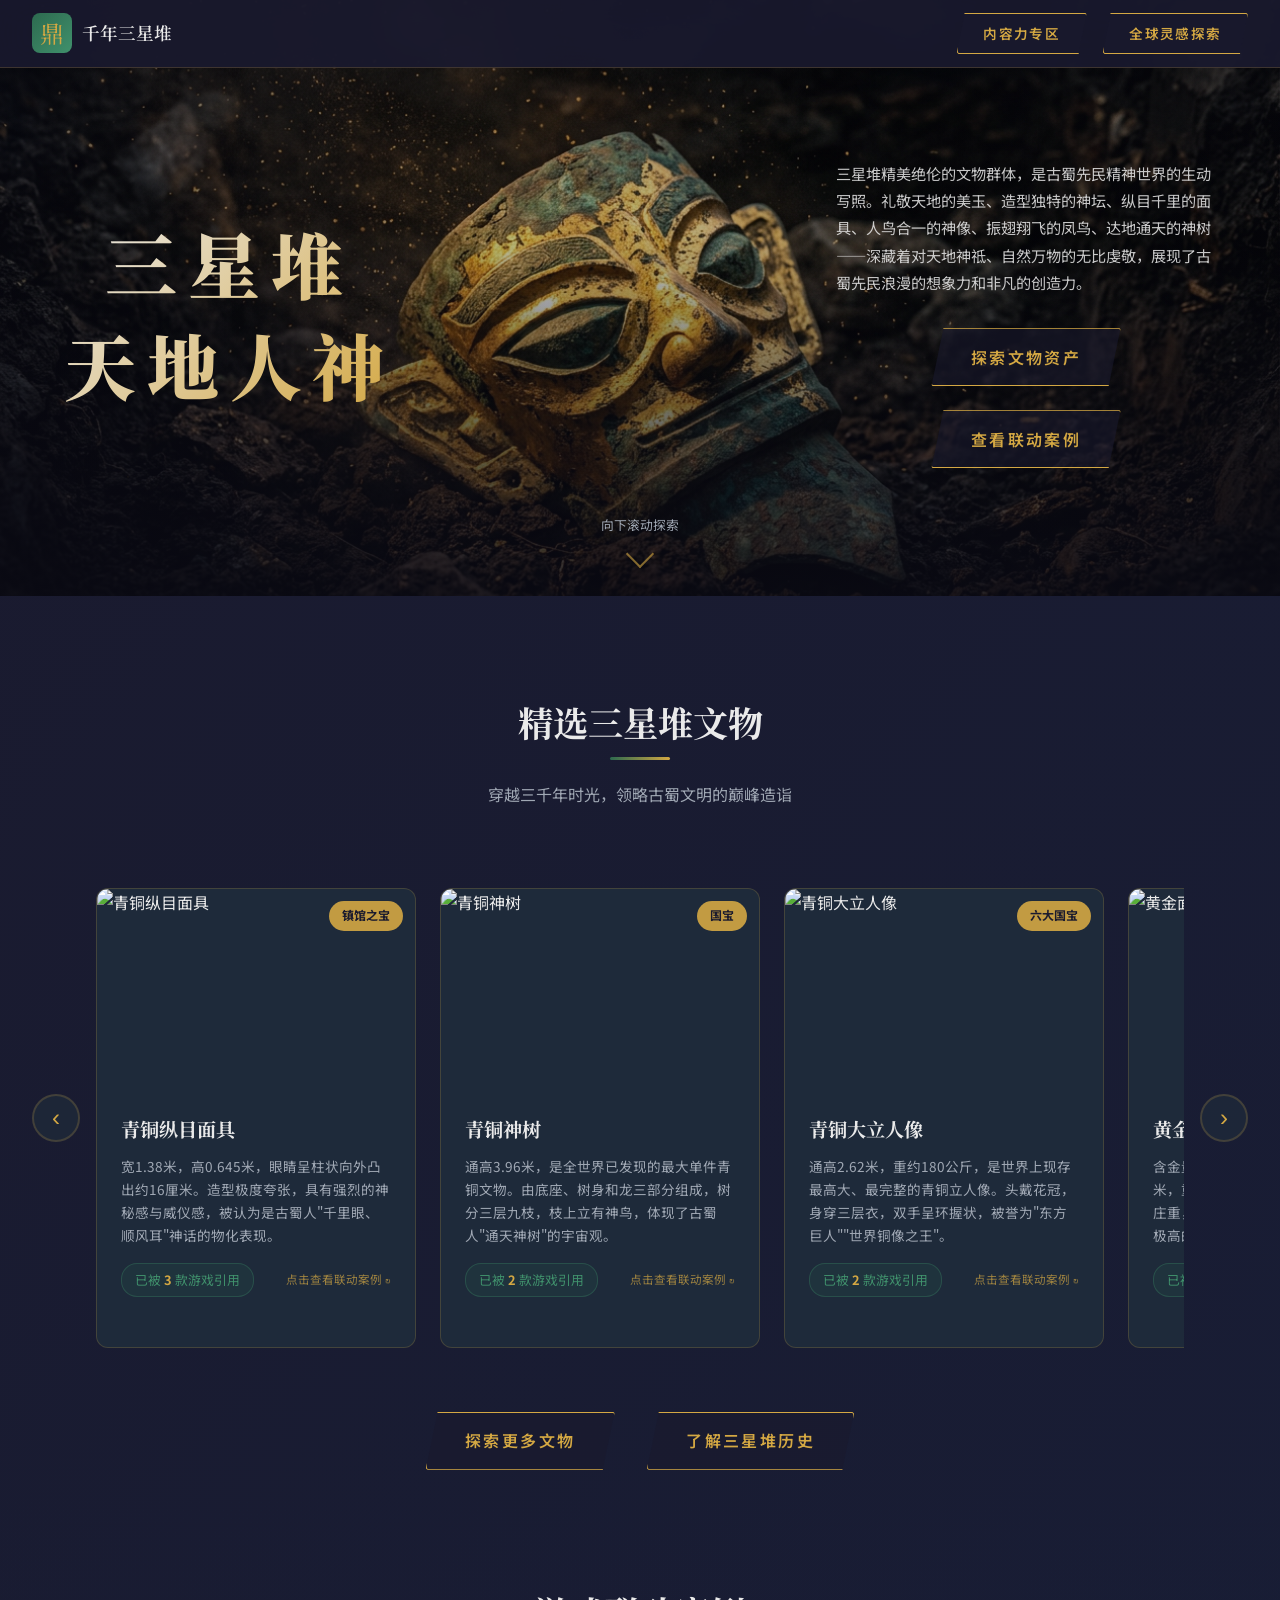
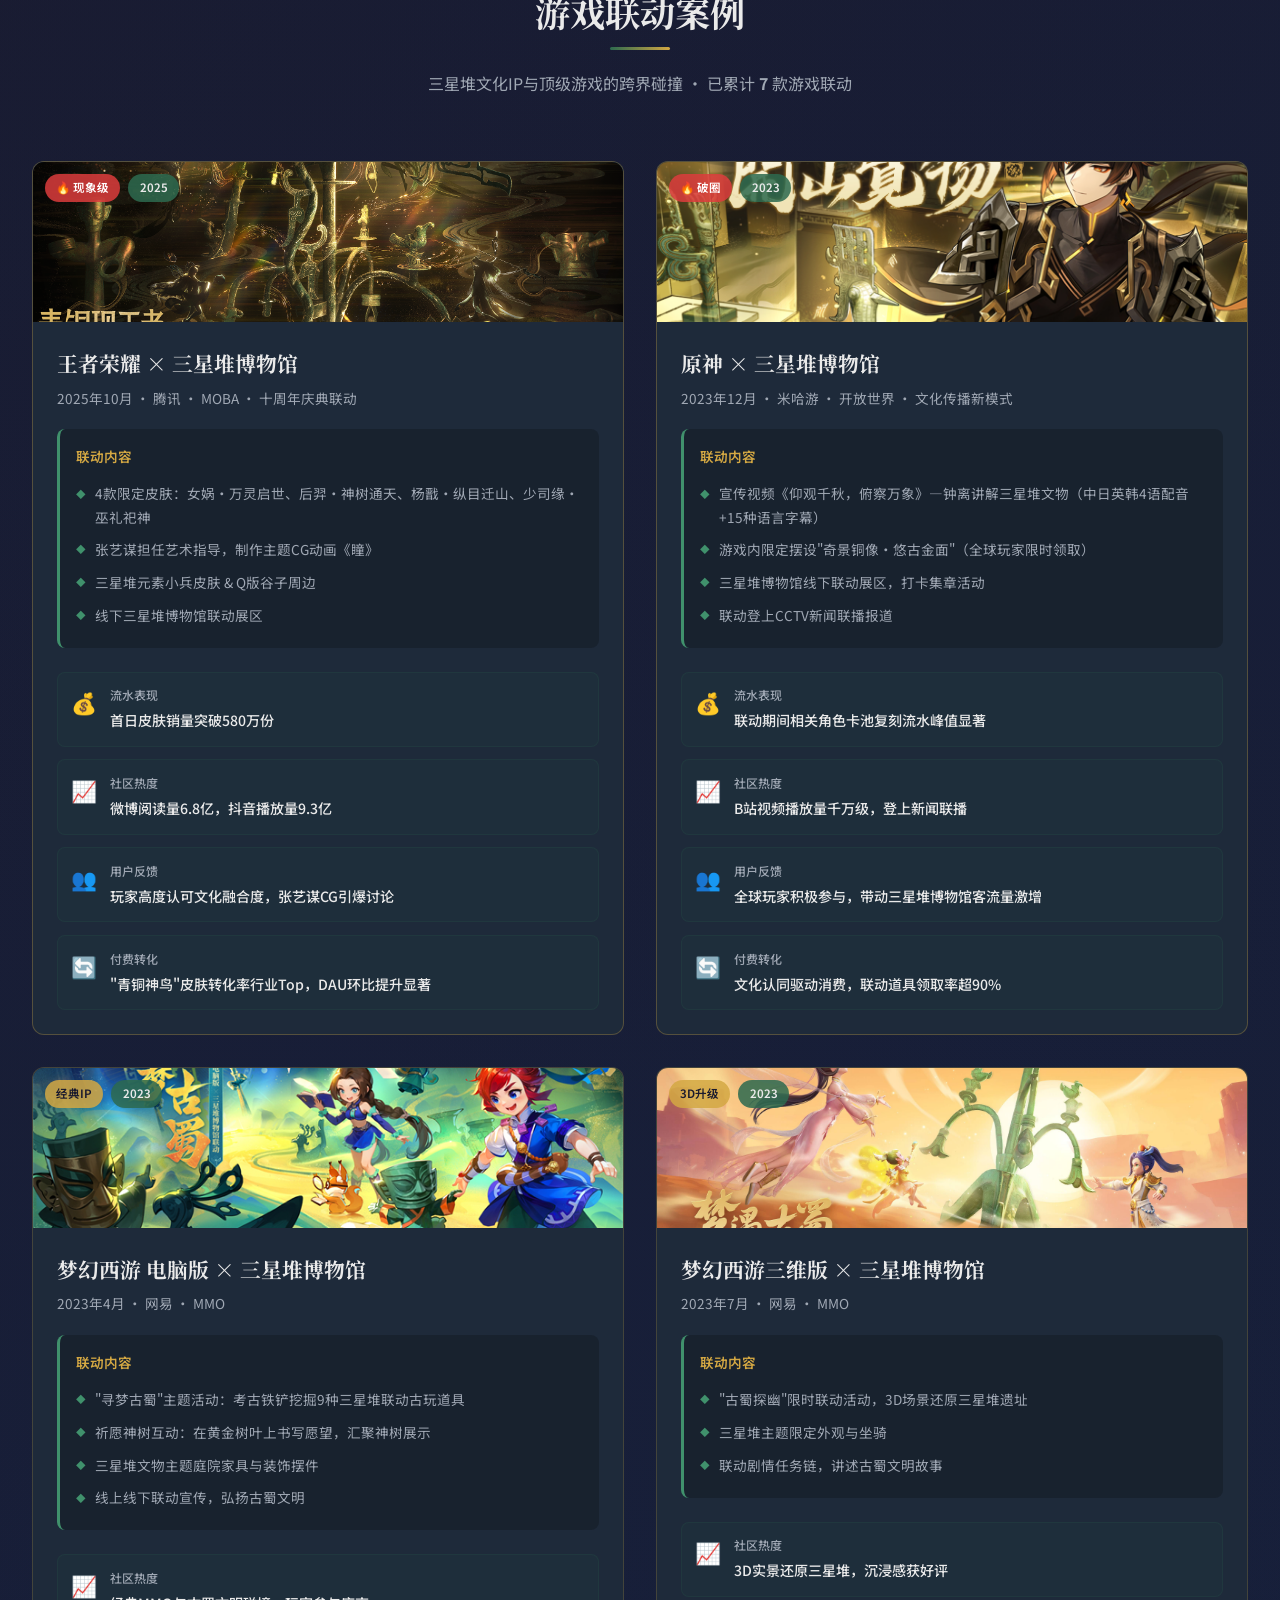
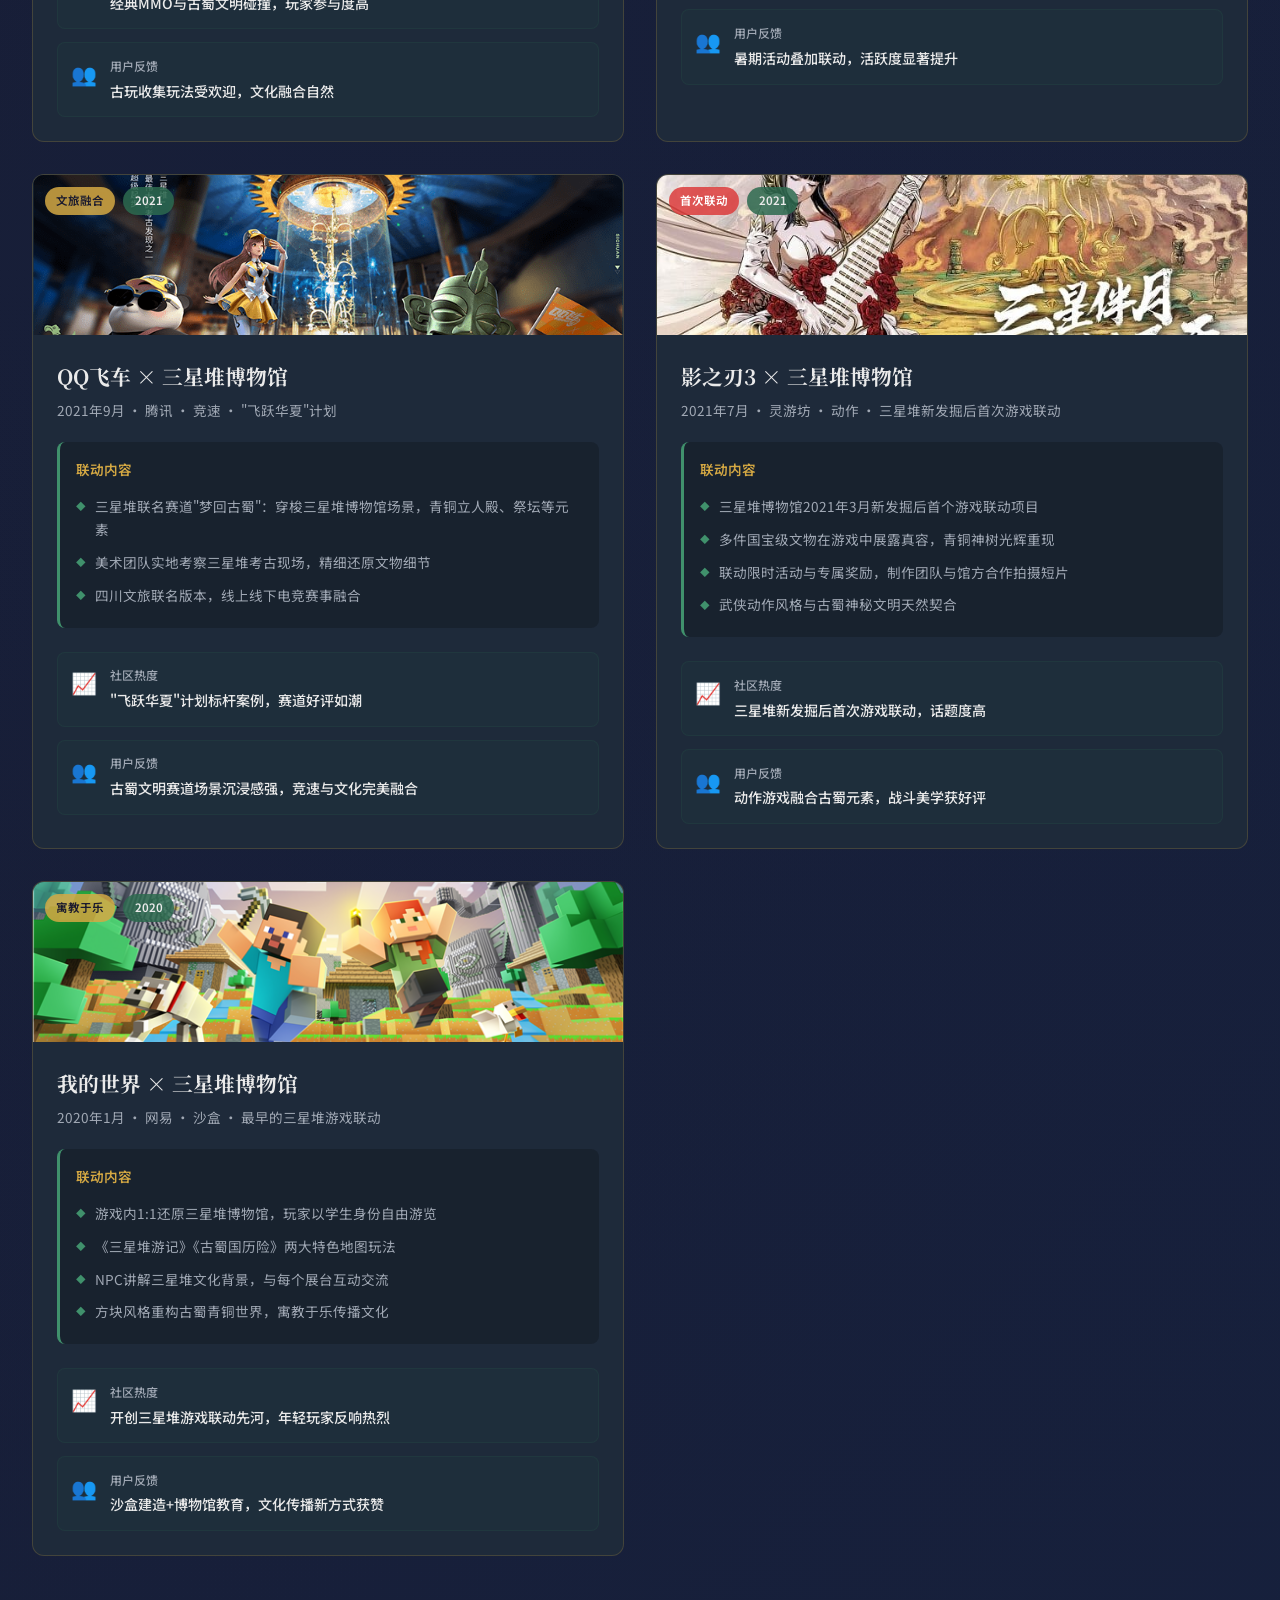
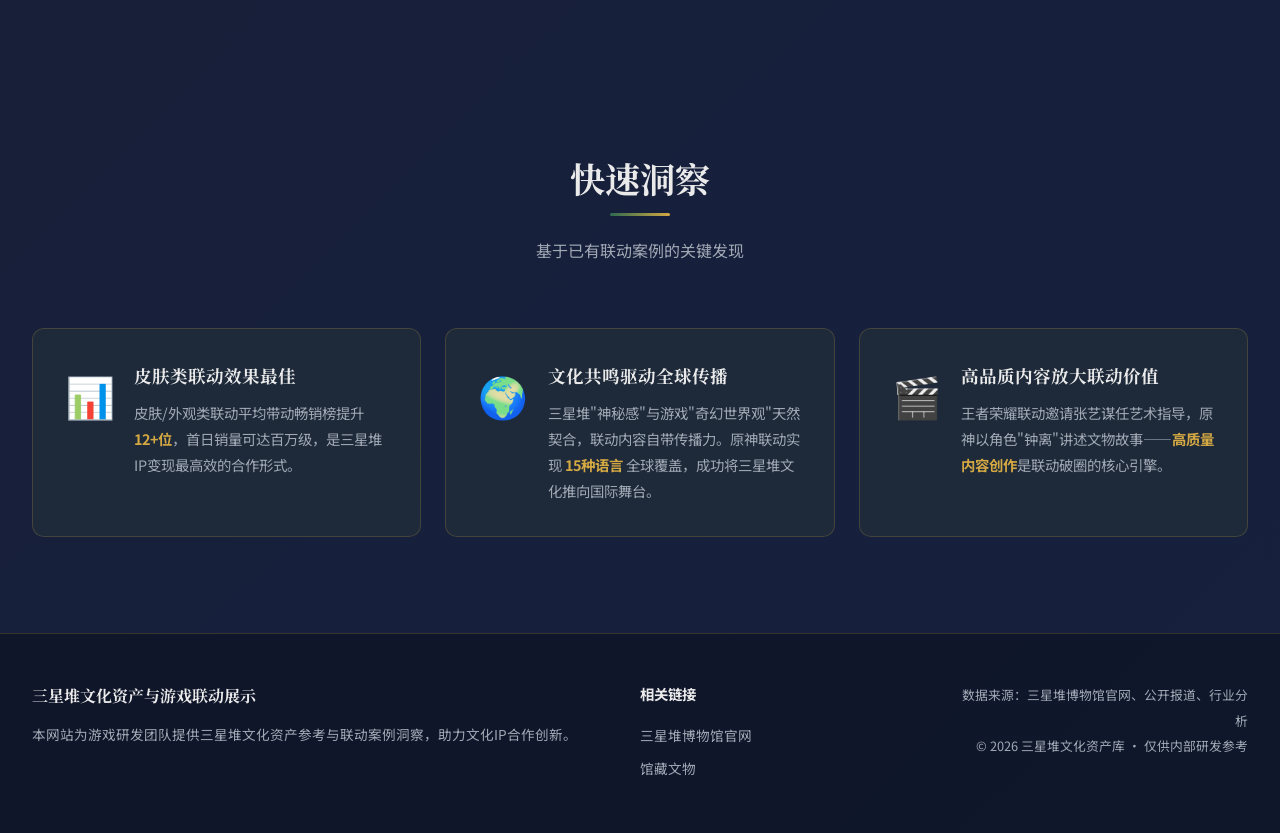
==== commit 962ff722: "feat: 在精选文物与游戏联动之间添加探索更多文物和了解三星堆历史按钮，移除轮播指示点" ====
--- a/index.html
+++ b/index.html
@@ -474,8 +474,13 @@
             </div>
             <button class="carousel-btn carousel-next" aria-label="下一个">›</button>
         </div>
-        <div class="carousel-dots"></div>
     </section>
+
+    <!-- CTA Buttons between Artifacts and Cases -->
+    <div class="mid-cta-section">
+        <a href="https://pckgs.sxd.cn/#/kgshome/SxbyContent/KnowledgeLadder" target="_blank" class="btn btn-secondary">探索更多文物</a>
+        <a href="https://pckgs.sxd.cn/#/kgshome/WmzxContent/BronzeAge?index=9" target="_blank" class="btn btn-secondary">了解三星堆历史</a>
+    </div>
 
     <!-- Game Collaboration Cases -->
     <section id="cases" class="section cases-section">
--- a/styles.css
+++ b/styles.css
@@ -302,6 +302,14 @@
     box-shadow: 0 0 20px rgba(212, 168, 67, 0.3), 0 0 40px rgba(212, 168, 67, 0.1);
 }
 
+.mid-cta-section {
+    display: flex;
+    justify-content: center;
+    gap: 2rem;
+    padding: 1rem 2rem;
+    background: var(--color-bg);
+}
+
 .hero-scroll-hint {
     position: absolute;
     bottom: 2rem;
@@ -373,6 +381,7 @@
 /* === Artifacts Carousel === */
 .artifacts-section {
     position: relative;
+    padding-bottom: 2rem;
 }
 
 .carousel-container {
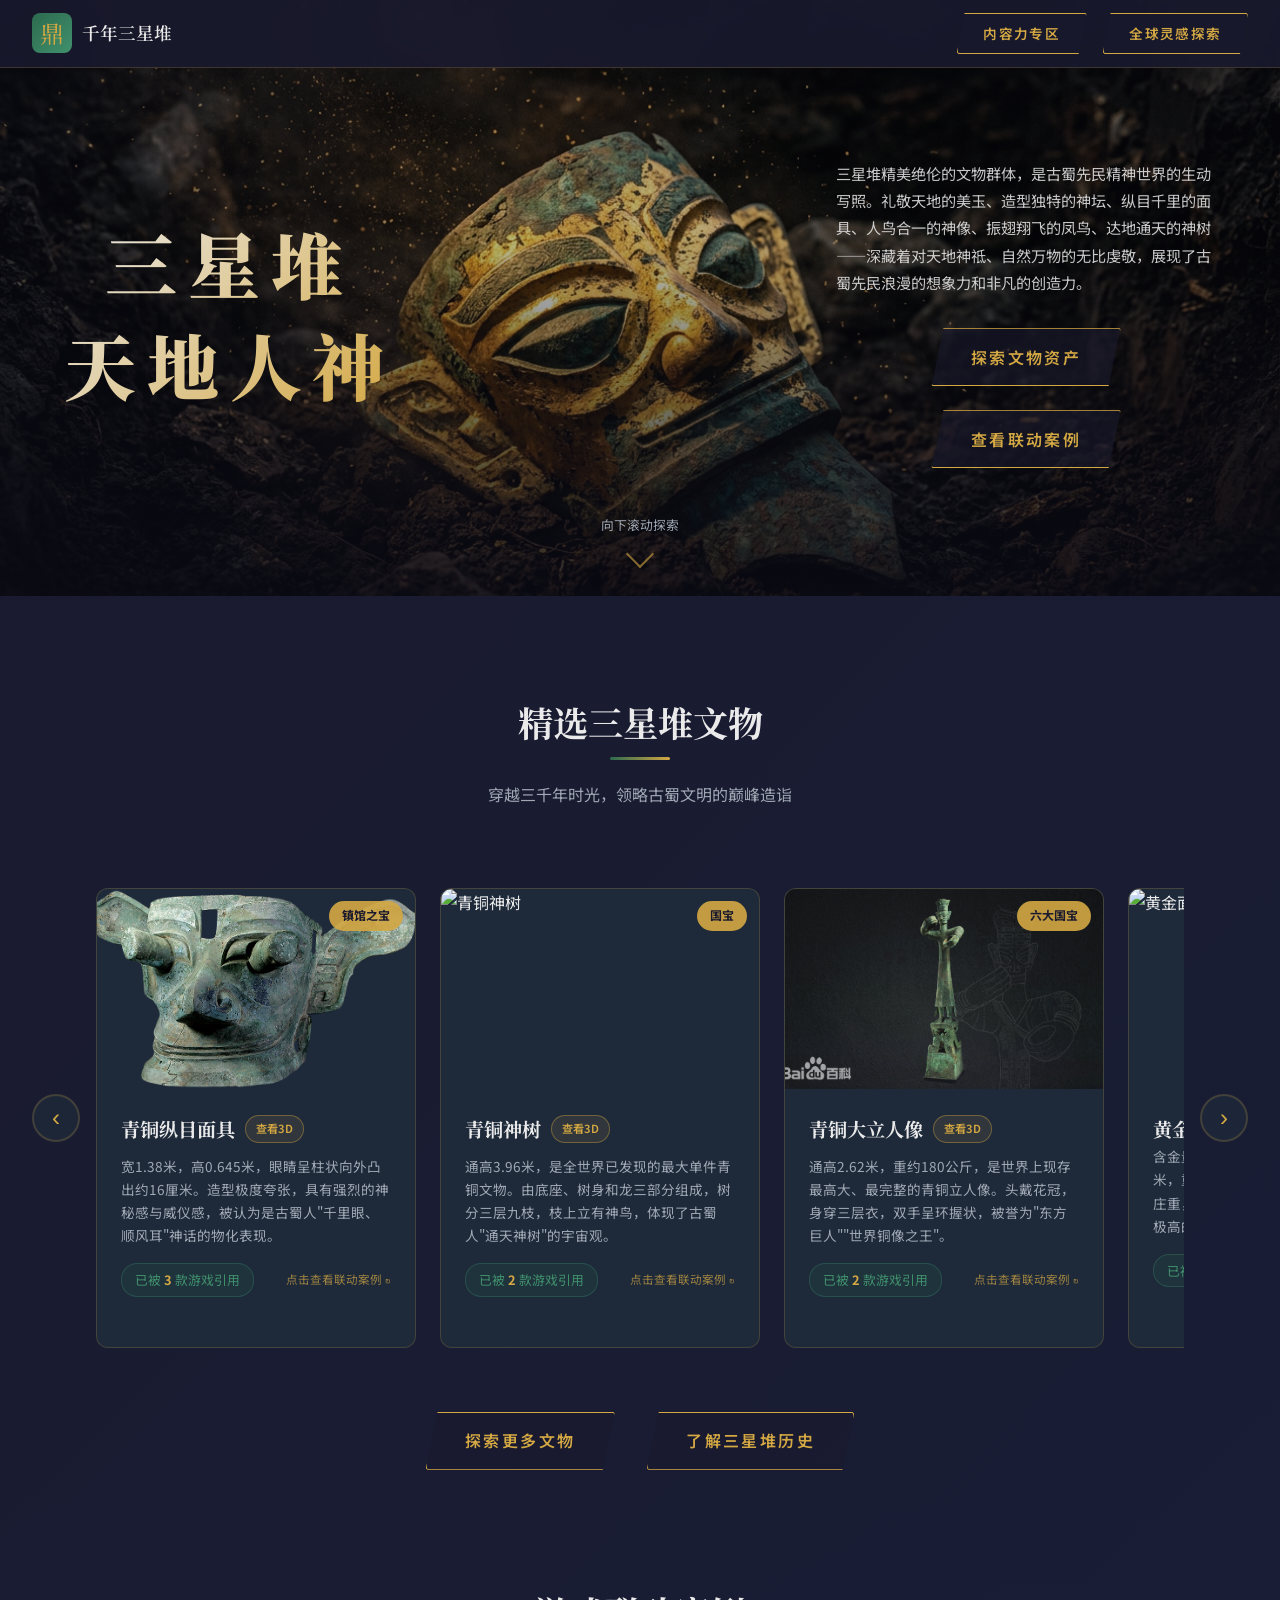
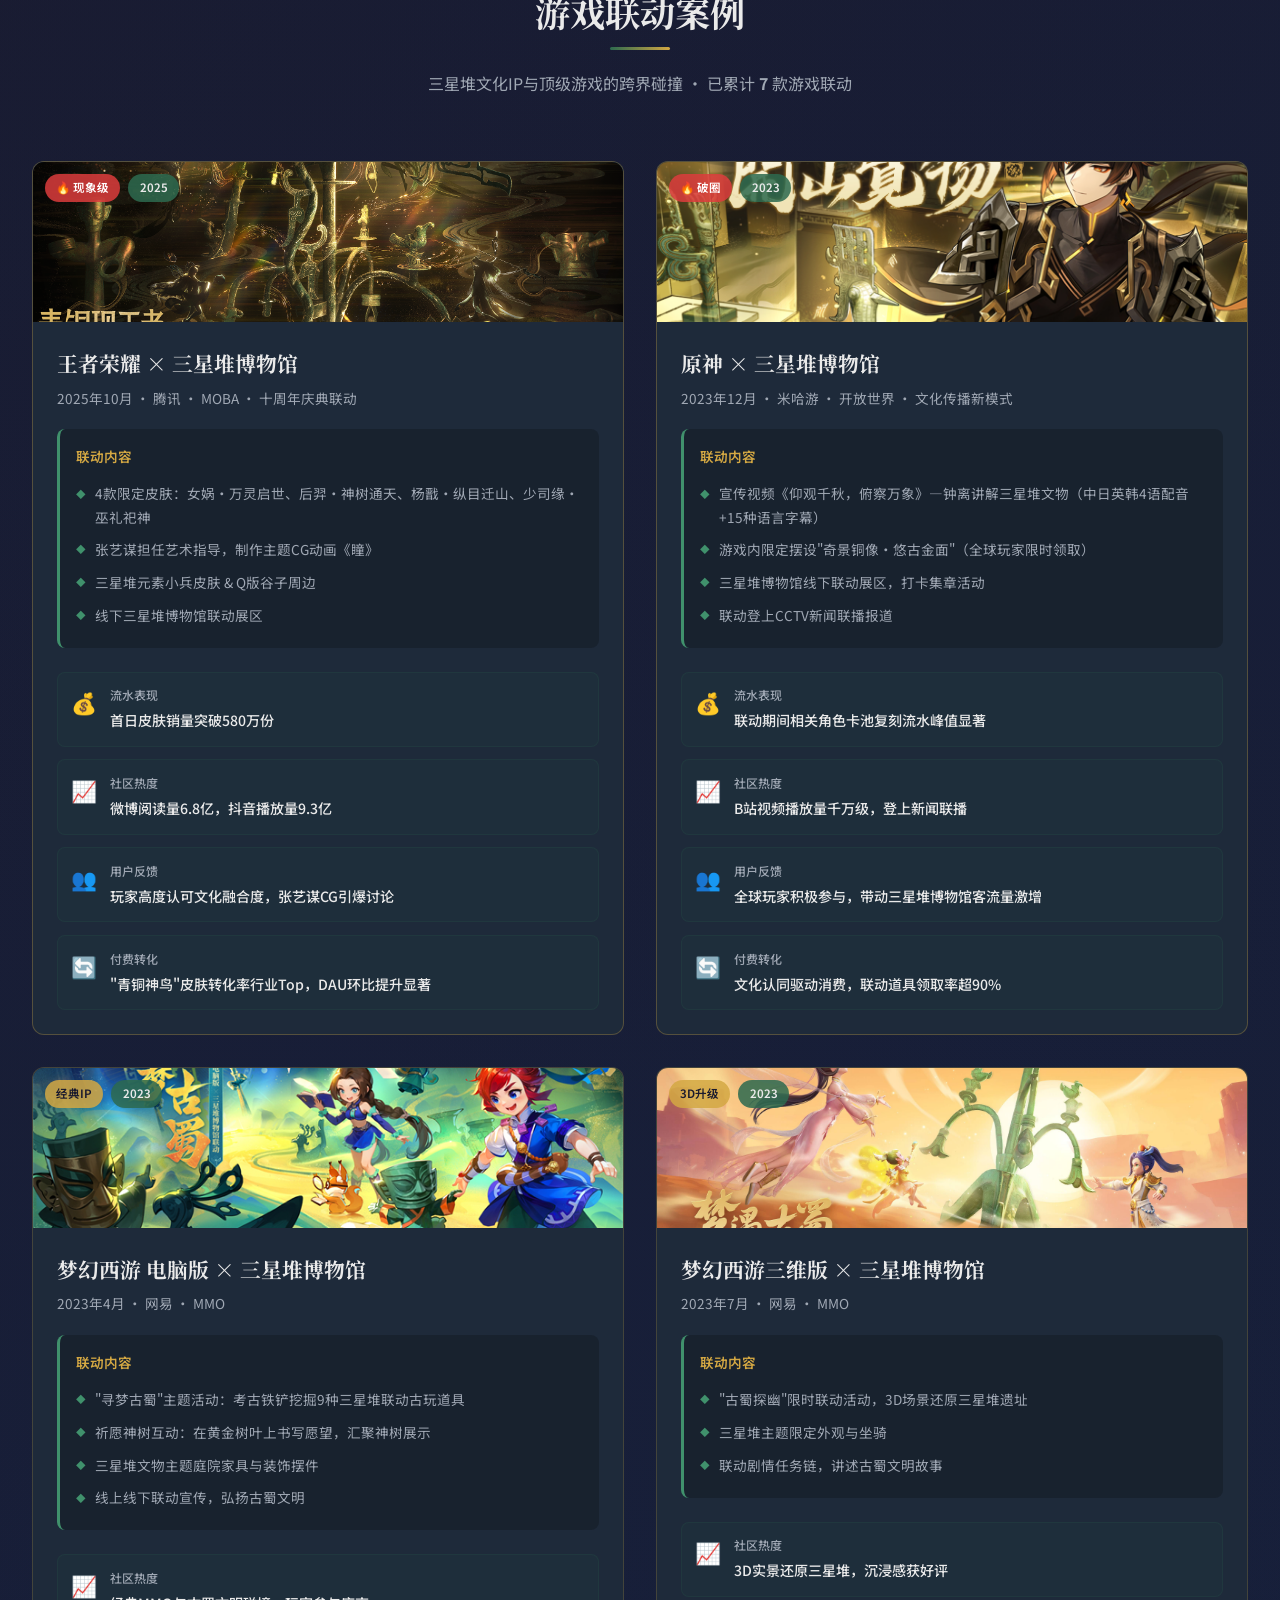
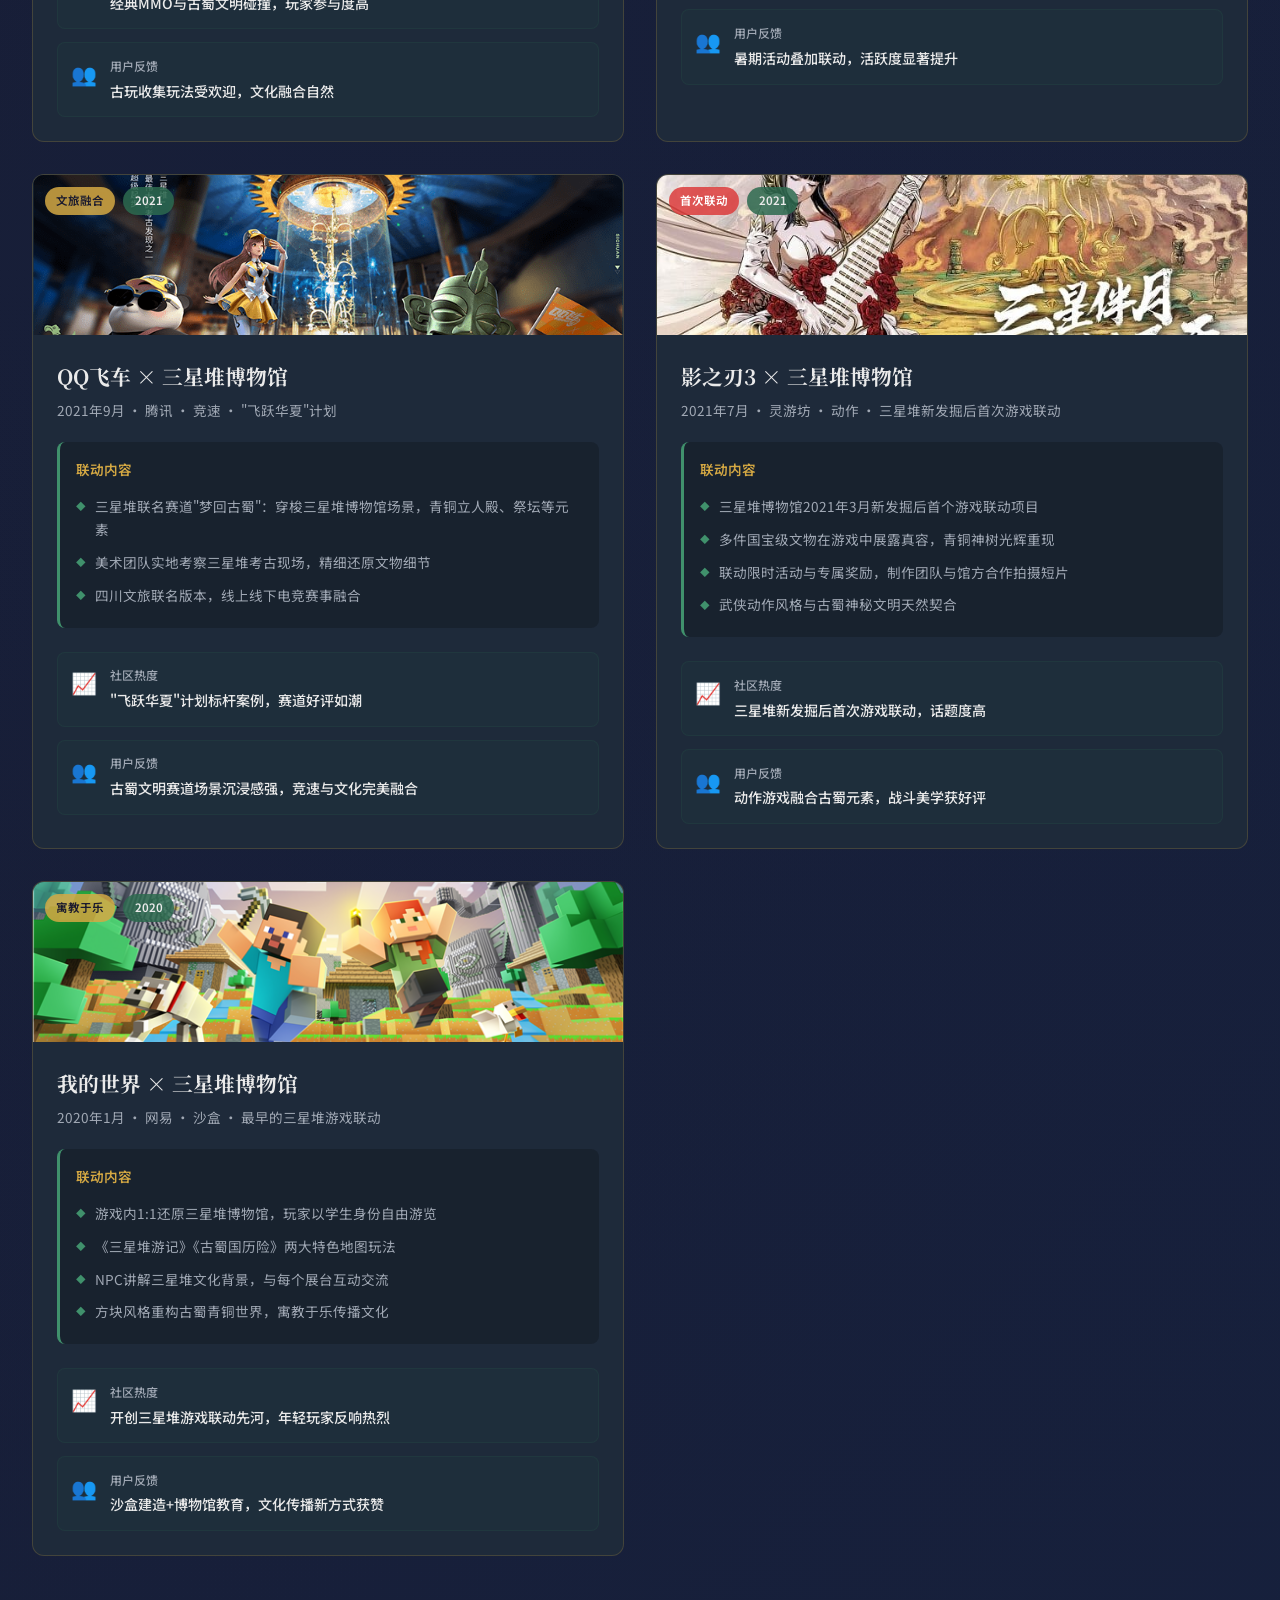
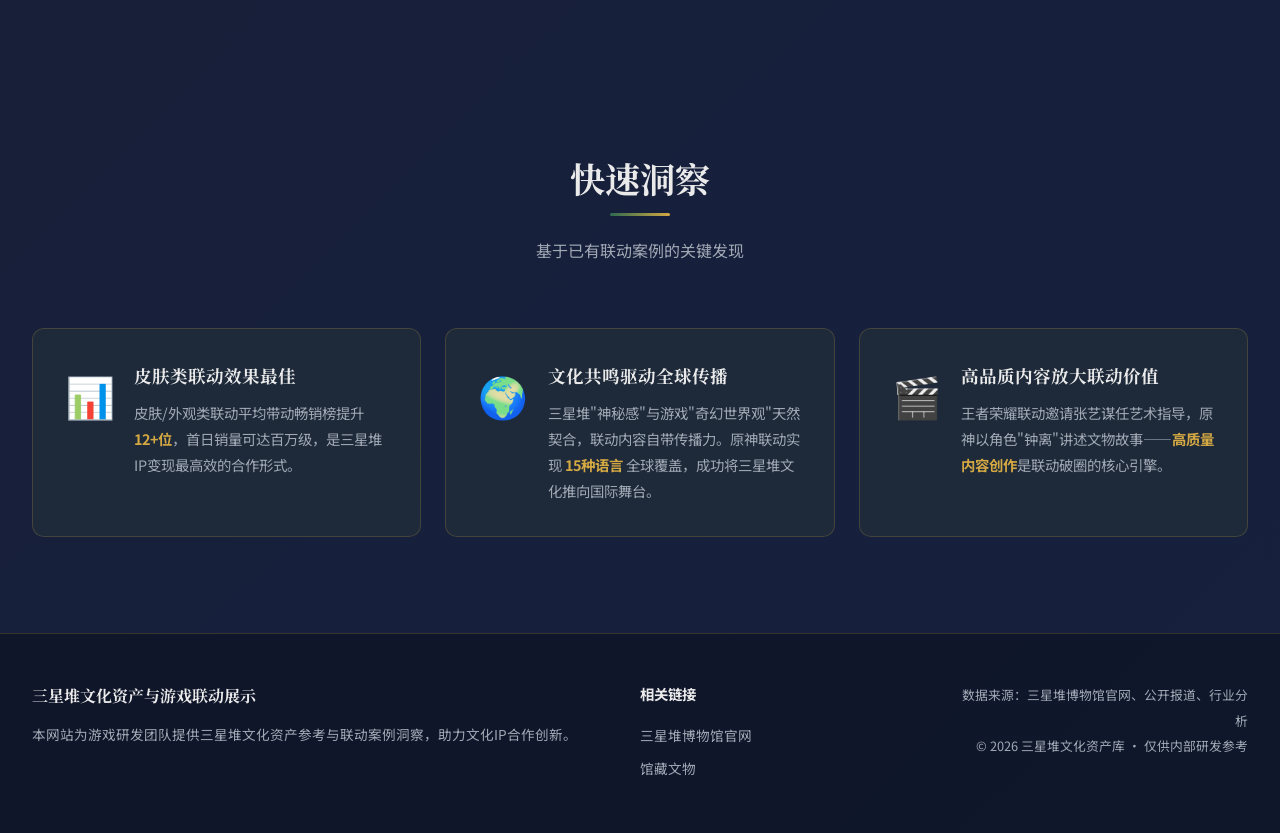
==== commit f3da5b15: "feat: 添加3D文物展示功能（青铜纵目面具、青铜神树、青铜大立人像） - 文物卡片标题旁新增【查看3D】按钮 - 新建 artifact-3d-viewer.html（基于 model-viewe" ====
--- a/index.html
+++ b/index.html
@@ -70,11 +70,14 @@
                     <div class="card-inner">
                         <div class="card-front">
                             <div class="card-image">
-                                <img src="https://upload.wikimedia.org/wikipedia/commons/thumb/4/4c/20251026_Bronze_Mask_from_Sanxingdui_02.jpg/960px-20251026_Bronze_Mask_from_Sanxingdui_02.jpg" alt="青铜纵目面具" class="card-img">
+                                <img src="qingtongzongmumianju.png" alt="青铜纵目面具" class="card-img">
                                 <div class="card-badge">镇馆之宝</div>
                             </div>
                             <div class="card-content">
-                                <h3 class="card-title">青铜纵目面具</h3>
+                                <div class="card-title-row">
+                                    <h3 class="card-title">青铜纵目面具</h3>
+                                    <a href="artifact-3d-viewer.html?model=sanxingdui-qingtongzongmumianju" class="btn-view-3d" onclick="event.stopPropagation()">查看3D</a>
+                                </div>
                                 <p class="card-desc">宽1.38米，高0.645米，眼睛呈柱状向外凸出约16厘米。造型极度夸张，具有强烈的神秘感与威仪感，被认为是古蜀人"千里眼、顺风耳"神话的物化表现。</p>
                                 <div class="card-meta">
                                     <span class="meta-tag">已被 <strong>3</strong> 款游戏引用</span>
@@ -123,7 +126,10 @@
                                 <div class="card-badge">国宝</div>
                             </div>
                             <div class="card-content">
-                                <h3 class="card-title">青铜神树</h3>
+                                <div class="card-title-row">
+                                    <h3 class="card-title">青铜神树</h3>
+                                    <a href="artifact-3d-viewer.html?model=sanxingdui-qingtongshenshu" class="btn-view-3d" onclick="event.stopPropagation()">查看3D</a>
+                                </div>
                                 <p class="card-desc">通高3.96米，是全世界已发现的最大单件青铜文物。由底座、树身和龙三部分组成，树分三层九枝，枝上立有神鸟，体现了古蜀人"通天神树"的宇宙观。</p>
                                 <div class="card-meta">
                                     <span class="meta-tag">已被 <strong>2</strong> 款游戏引用</span>
@@ -161,11 +167,14 @@
                     <div class="card-inner">
                         <div class="card-front">
                             <div class="card-image">
-                                <img src="https://upload.wikimedia.org/wikipedia/commons/thumb/f/fe/Bronze_Colossal_Standing_Figure%2C_Sanxingdui_a.jpg/960px-Bronze_Colossal_Standing_Figure%2C_Sanxingdui_a.jpg" alt="青铜大立人像" class="card-img">
+                                <img src="qingtongdalirenxiang.webp" alt="青铜大立人像" class="card-img">
                                 <div class="card-badge">六大国宝</div>
                             </div>
                             <div class="card-content">
-                                <h3 class="card-title">青铜大立人像</h3>
+                                <div class="card-title-row">
+                                    <h3 class="card-title">青铜大立人像</h3>
+                                    <a href="artifact-3d-viewer.html?model=sanxingdui-qingtongrenxiang" class="btn-view-3d" onclick="event.stopPropagation()">查看3D</a>
+                                </div>
                                 <p class="card-desc">通高2.62米，重约180公斤，是世界上现存最高大、最完整的青铜立人像。头戴花冠，身穿三层衣，双手呈环握状，被誉为"东方巨人""世界铜像之王"。</p>
                                 <div class="card-meta">
                                     <span class="meta-tag">已被 <strong>2</strong> 款游戏引用</span>
--- a/styles.css
+++ b/styles.css
@@ -620,12 +620,49 @@
     padding: 1.5rem;
 }
 
+.card-title-row {
+    display: flex;
+    align-items: center;
+    gap: 0.6rem;
+    margin-bottom: 0.6rem;
+}
+
 .card-title {
     font-family: var(--font-title);
     font-size: 1.2rem;
     font-weight: 700;
-    margin-bottom: 0.6rem;
+    margin-bottom: 0;
     color: var(--color-text);
+}
+
+.card-title-row + .card-desc {
+    /* 保持原有间距 */
+}
+
+.btn-view-3d {
+    display: inline-flex;
+    align-items: center;
+    gap: 0.3rem;
+    padding: 0.2rem 0.65rem;
+    font-size: 0.7rem;
+    font-weight: 600;
+    color: var(--color-accent);
+    background: rgba(212, 168, 67, 0.1);
+    border: 1px solid rgba(212, 168, 67, 0.4);
+    border-radius: 14px;
+    text-decoration: none;
+    white-space: nowrap;
+    flex-shrink: 0;
+    transition: all 0.25s ease;
+    letter-spacing: 0.02em;
+    cursor: pointer;
+}
+
+.btn-view-3d:hover {
+    background: rgba(212, 168, 67, 0.25);
+    border-color: var(--color-accent);
+    box-shadow: 0 0 12px rgba(212, 168, 67, 0.25);
+    transform: scale(1.05);
 }
 
 .card-desc {
